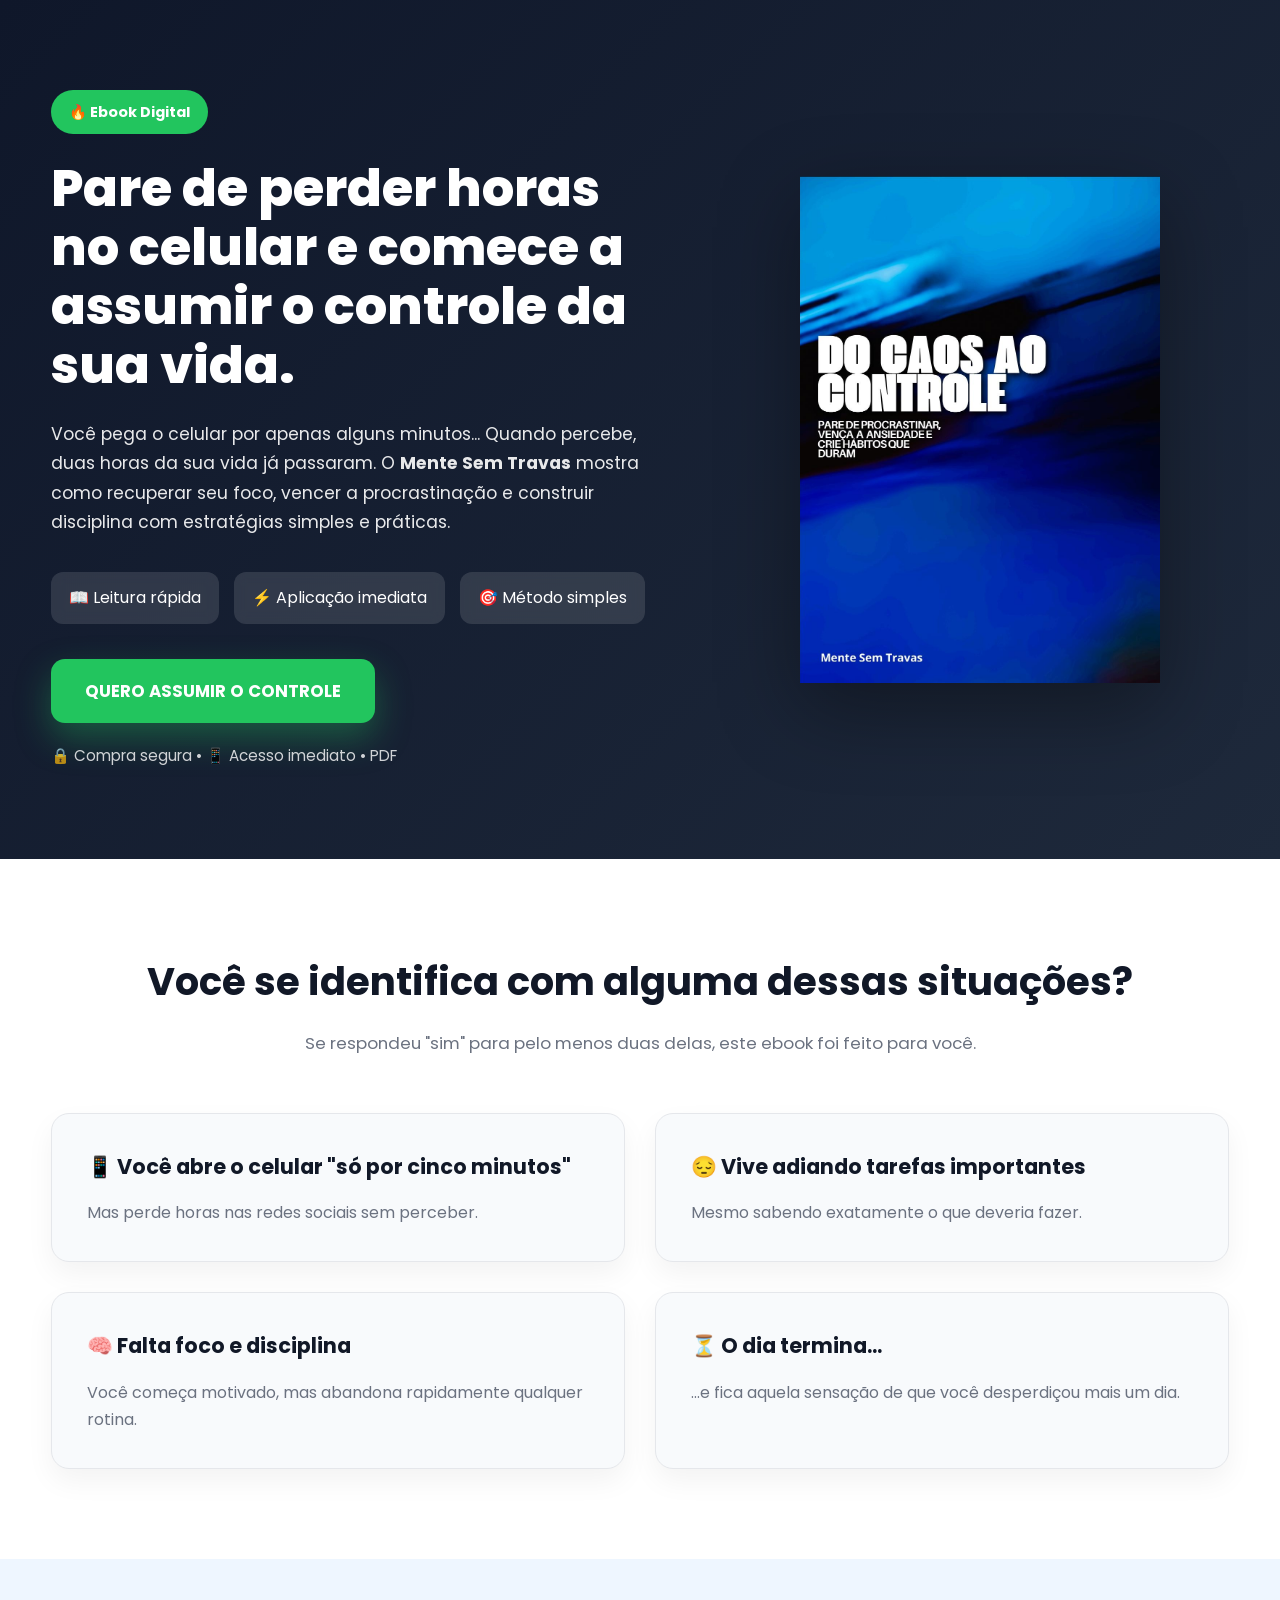
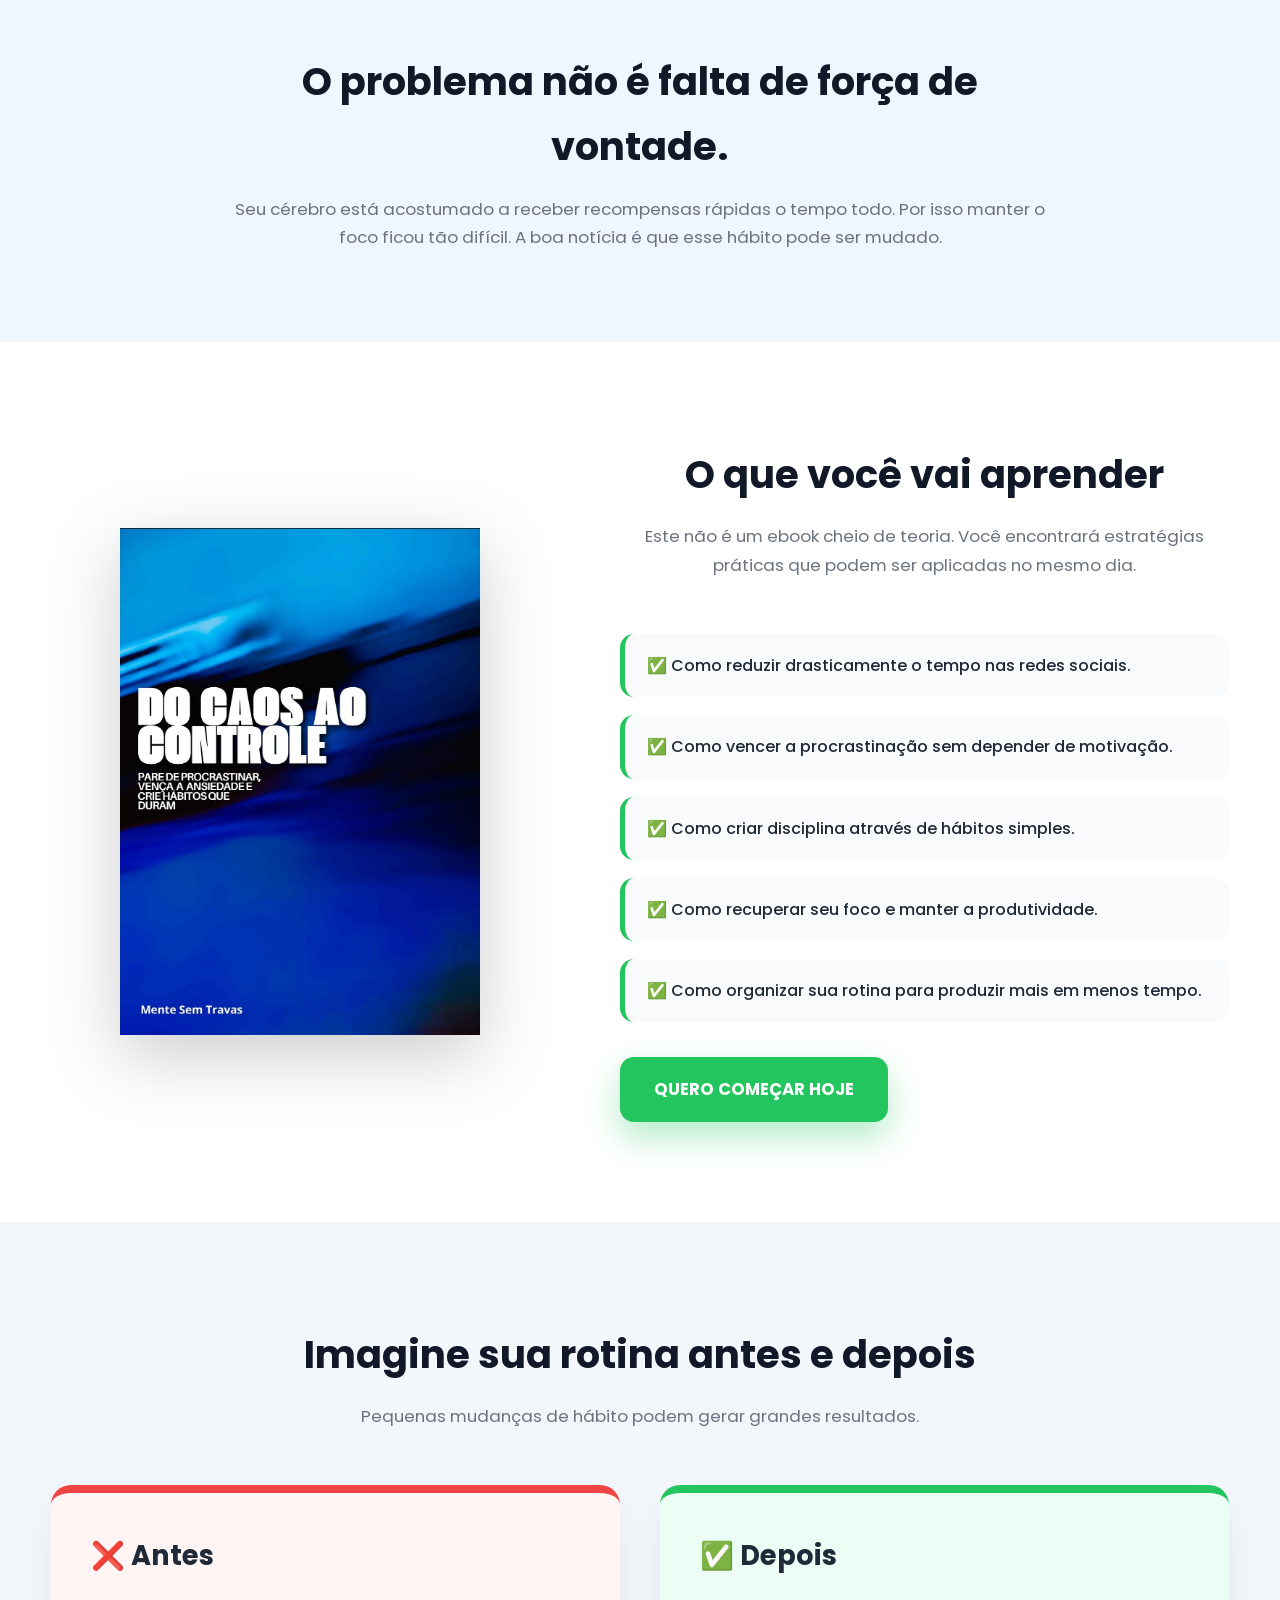
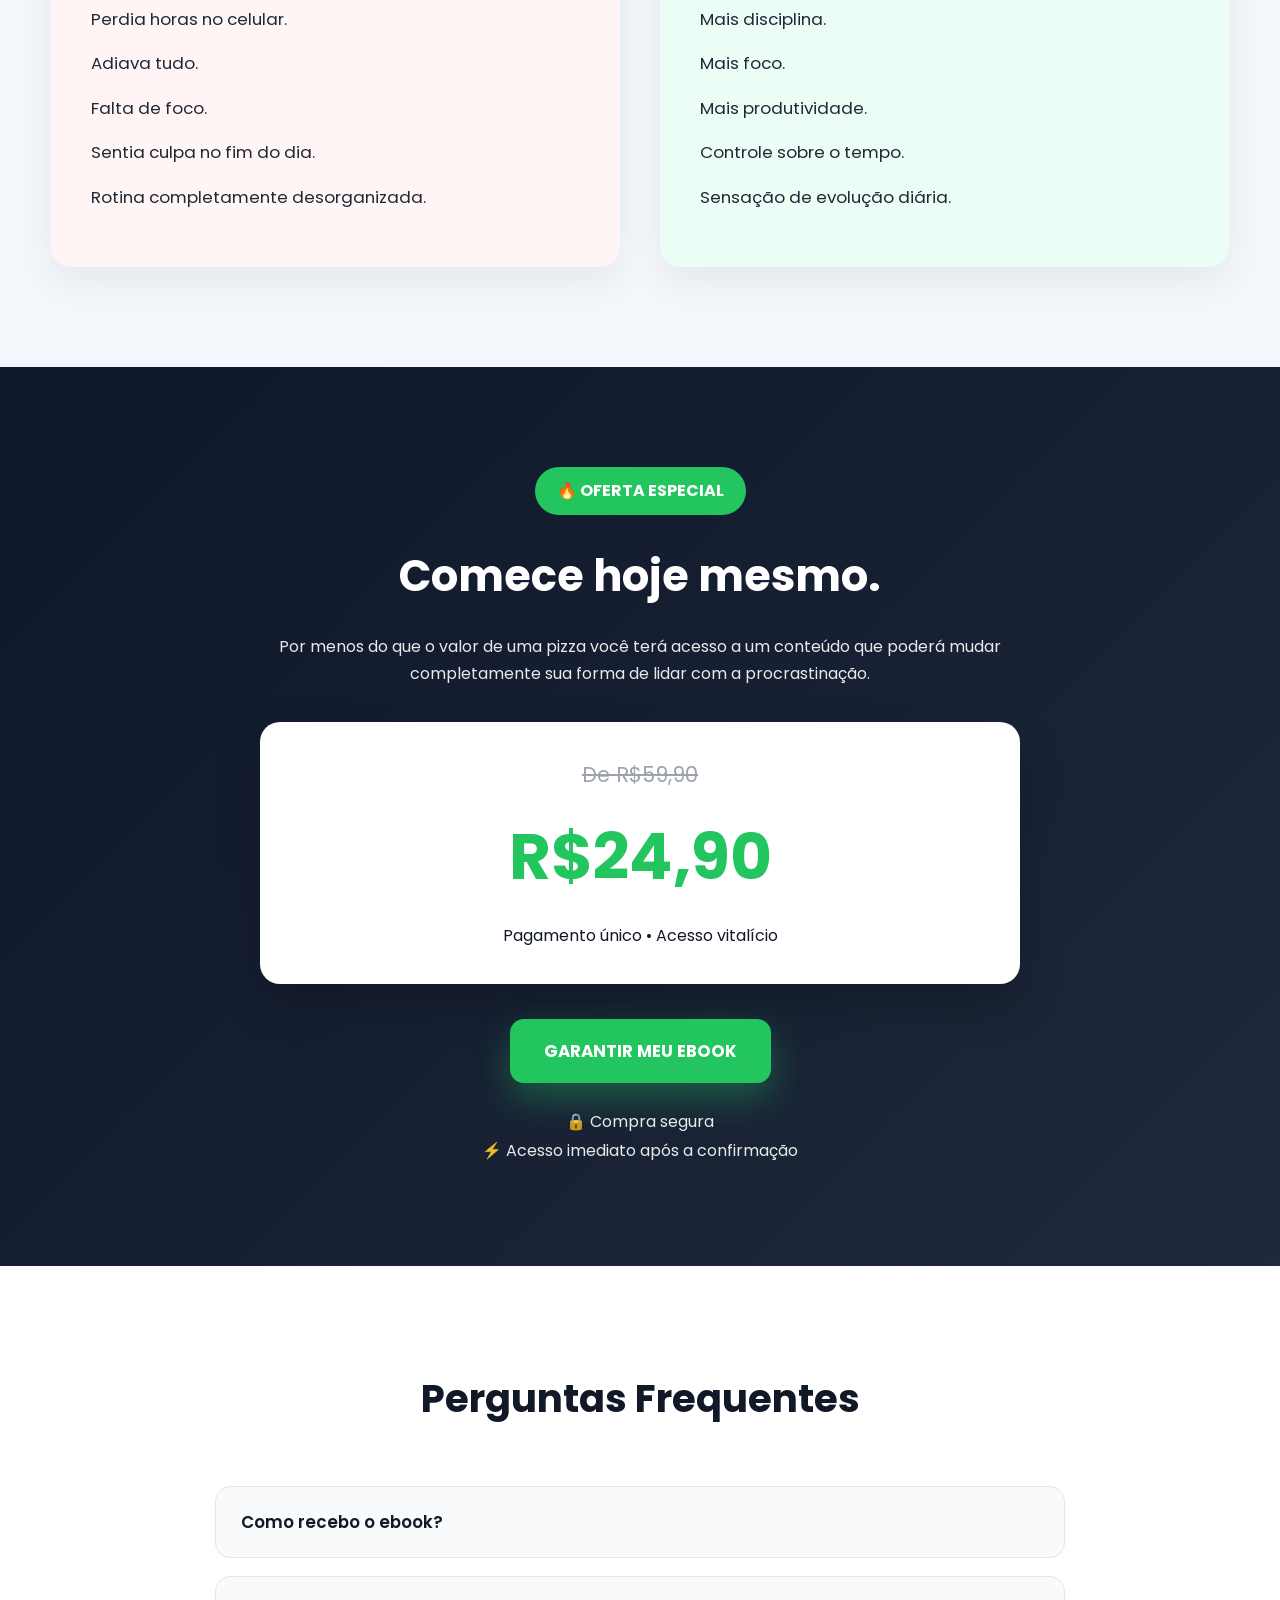
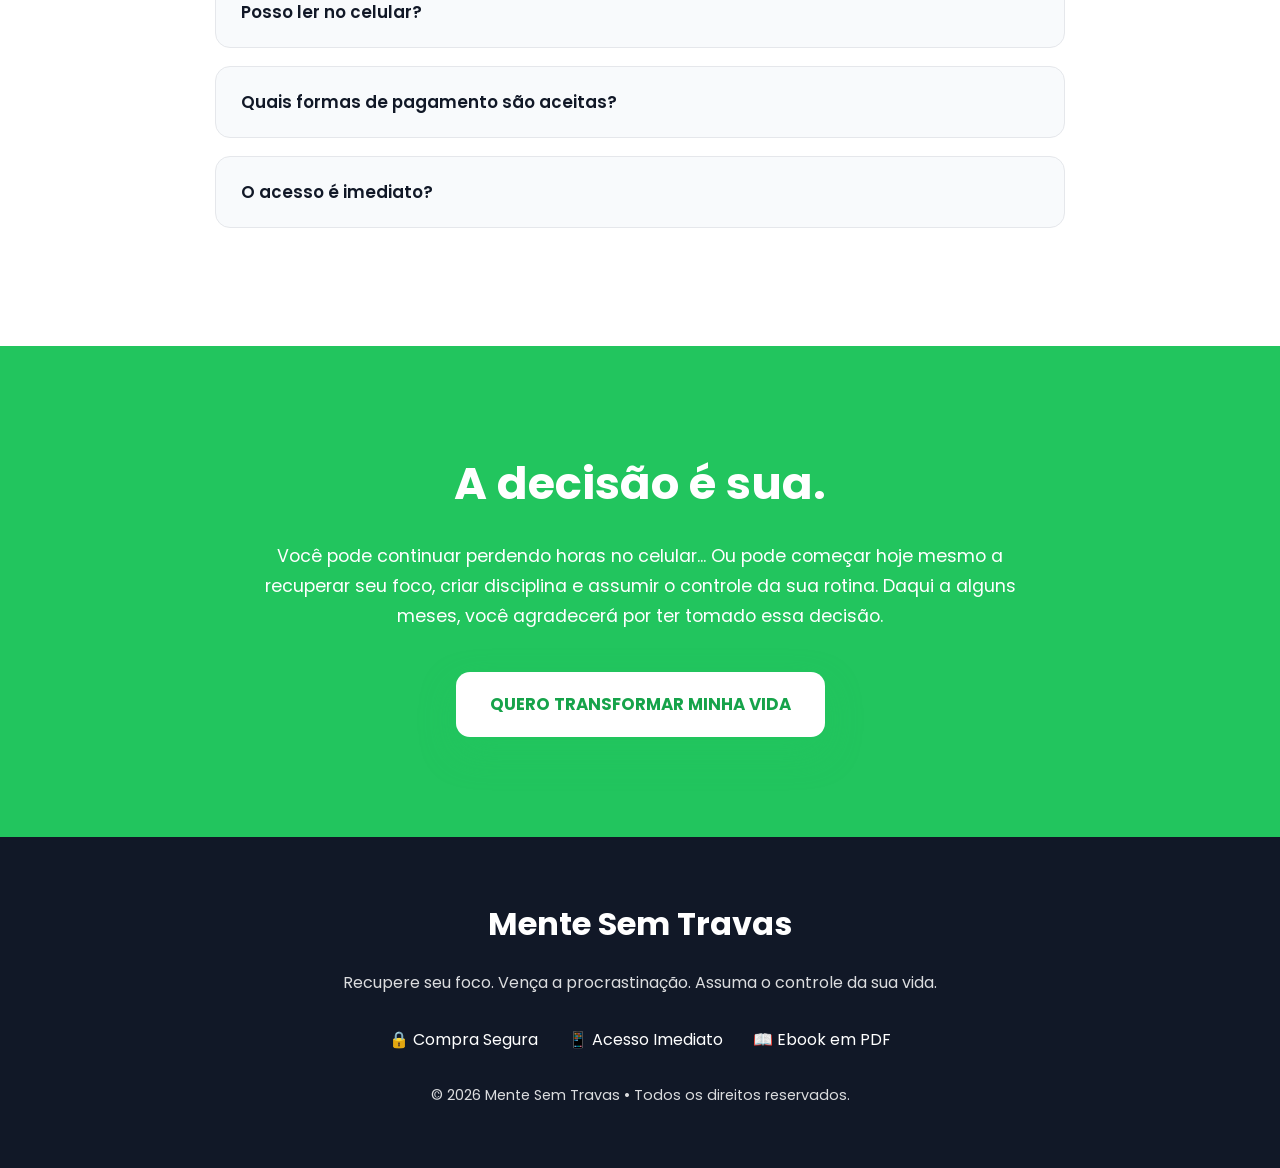
==== index.html @ 373cf3d7 "Change image source and add loading attributes Updated image source and attributes for better perfor" ====
<!DOCTYPE html>
<html lang="pt-BR">

<head>

<meta charset="UTF-8">
<meta name="viewport" content="width=device-width, initial-scale=1.0">

<title>Mente Sem Travas | Pare de Procrastinar e Assuma o Controle da Sua Vida</title>

<meta name="description" content="Aprenda a vencer a procrastinação, reduzir o tempo nas redes sociais e recuperar o foco com o ebook Mente Sem Travas.">

<meta name="theme-color" content="#0f172a">

<link rel="preconnect" href="https://fonts.googleapis.com">
<link rel="preconnect" href="https://fonts.gstatic.com" crossorigin>

<link href="https://fonts.googleapis.com/css2?family=Poppins:wght@300;400;500;600;700;800&display=swap" rel="stylesheet">

<link rel="stylesheet" href="css/style.css">

<!-- Meta Pixel Code -->
<script>
!function(f,b,e,v,n,t,s)
{if(f.fbq)return;n=f.fbq=function(){n.callMethod?
n.callMethod.apply(n,arguments):n.queue.push(arguments)};
if(!f._fbq)f._fbq=n;n.push=n;n.loaded=!0;n.version='2.0';
n.queue=[];t=b.createElement(e);t.async=!0;
t.src=v;s=b.getElementsByTagName(e)[0];
s.parentNode.insertBefore(t,s)}
(window,document,'script','https://connect.facebook.net/en_US/fbevents.js');

fbq('init','1343668074403139');
fbq('track','PageView');
</script>

<noscript>

<img height="1" width="1" style="display:none"
src="https://www.facebook.com/tr?id=1343668074403139&ev=PageView&noscript=1"/>

</noscript>

</head>

<body>

<header class="hero">

<div class="container">

<div class="hero-content">

<div class="hero-text">

<span class="badge">

🔥 Ebook Digital

</span>

<h1>

Pare de perder horas no celular e comece a assumir o controle da sua vida.

</h1>

<p class="subtitle">

Você pega o celular por apenas alguns minutos...
Quando percebe, duas horas da sua vida já passaram.

O <strong>Mente Sem Travas</strong> mostra como recuperar seu foco, vencer a procrastinação e construir disciplina com estratégias simples e práticas.

</p>

<div class="hero-benefits">

<div>📖 Leitura rápida</div>

<div>⚡ Aplicação imediata</div>

<div>🎯 Método simples</div>

</div>

<a
href="https://pay.kiwify.com.br/UzFYrza"
target="_blank"
class="main-button"
onclick="fbq('track','InitiateCheckout');">

QUERO ASSUMIR O CONTROLE

</a>

<p class="hero-security">

🔒 Compra segura • 📱 Acesso imediato • PDF

</p>

</div>

<div class="hero-image">

<img
src="images/capa-ebook.jpg.jpeg"
alt="Capa do Ebook Mente Sem Travas"
loading="eager"
fetchpriority="high"
decoding="async">

</div>

</div>

</div>

</header>

<section class="problem">

<div class="container">

<div class="section-title">

<h2>

Você se identifica com alguma dessas situações?

</h2>

<p>

Se respondeu "sim" para pelo menos duas delas, este ebook foi feito para você.

</p>

</div>

<div class="problem-grid">

<div class="problem-card">

<h3>

📱 Você abre o celular "só por cinco minutos"

</h3>

<p>

Mas perde horas nas redes sociais sem perceber.

</p>

</div>

<div class="problem-card">

<h3>

😔 Vive adiando tarefas importantes

</h3>

<p>

Mesmo sabendo exatamente o que deveria fazer.

</p>

</div>

<div class="problem-card">

<h3>

🧠 Falta foco e disciplina

</h3>

<p>

Você começa motivado, mas abandona rapidamente qualquer rotina.

</p>

</div>

<div class="problem-card">

<h3>

⏳ O dia termina...

</h3>

<p>

...e fica aquela sensação de que você desperdiçou mais um dia.

</p>

</div>

</div>

</div>

</section>

<section class="explanation">

<div class="container">

<div class="section-title">

<h2>

O problema não é falta de força de vontade.

</h2>

<p>

Seu cérebro está acostumado a receber recompensas rápidas o tempo todo.

Por isso manter o foco ficou tão difícil.

A boa notícia é que esse hábito pode ser mudado.

</p>

</div>

</div>

</section>

<section class="ebook">

<div class="container">

<div class="ebook-content">
  <div class="ebook-image">

<img
src="capa-ebook.jpg"
alt="Capa do Ebook Mente Sem Travas">

</div>

<div class="ebook-text">

<div class="section-title">

<h2>

O que você vai aprender

</h2>

<p>

Este não é um ebook cheio de teoria. Você encontrará estratégias práticas que podem ser aplicadas no mesmo dia.

</p>

</div>

<div class="learn-list">

<div class="learn-item">

✅ Como reduzir drasticamente o tempo nas redes sociais.

</div>

<div class="learn-item">

✅ Como vencer a procrastinação sem depender de motivação.

</div>

<div class="learn-item">

✅ Como criar disciplina através de hábitos simples.

</div>

<div class="learn-item">

✅ Como recuperar seu foco e manter a produtividade.

</div>

<div class="learn-item">

✅ Como organizar sua rotina para produzir mais em menos tempo.

</div>

</div>

<a
href="https://pay.kiwify.com.br/UzFYrza"
target="_blank"
class="main-button"
onclick="fbq('track','InitiateCheckout');">

QUERO COMEÇAR HOJE

</a>

</div>

</div>

</section>

<section class="results">

<div class="container">

<div class="section-title">

<h2>

Imagine sua rotina antes e depois

</h2>

<p>

Pequenas mudanças de hábito podem gerar grandes resultados.

</p>

</div>

<div class="results-grid">

<div class="before">

<h3>

❌ Antes

</h3>

<ul>

<li>Perdia horas no celular.</li>

<li>Adiava tudo.</li>

<li>Falta de foco.</li>

<li>Sentia culpa no fim do dia.</li>

<li>Rotina completamente desorganizada.</li>

</ul>

</div>

<div class="after">

<h3>

✅ Depois

</h3>

<ul>

<li>Mais disciplina.</li>

<li>Mais foco.</li>

<li>Mais produtividade.</li>

<li>Controle sobre o tempo.</li>

<li>Sensação de evolução diária.</li>

</ul>

</div>

</div>

</div>

</section>

<section class="offer">

<div class="container">

<div class="offer-box">

<span class="offer-badge">

🔥 OFERTA ESPECIAL

</span>

<h2>

Comece hoje mesmo.

</h2>

<p>

Por menos do que o valor de uma pizza você terá acesso a um conteúdo que poderá mudar completamente sua forma de lidar com a procrastinação.

</p>

<div class="price-box">

<span class="old-price">

De R$59,90

</span>

<h1>

R$24,90

</h1>

<p>

Pagamento único • Acesso vitalício

</p>

</div>

<a
href="https://pay.kiwify.com.br/UzFYrza"
target="_blank"
class="main-button"
onclick="fbq('track','InitiateCheckout');">

GARANTIR MEU EBOOK

</a>

<div class="secure-info">

🔒 Compra segura<br>

⚡ Acesso imediato após a confirmação

</div>

</div>

</div>

</section>

<section class="faq">

<div class="container">

<div class="section-title">

<h2>

Perguntas Frequentes

</h2>

</div>

<div class="faq-item">

<button class="faq-question">

Como recebo o ebook?

</button>

<div class="faq-answer">

<p>

Após a aprovação do pagamento, você recebe automaticamente o acesso por e-mail.

</p>

</div>

</div>

<div class="faq-item">

<button class="faq-question">

Posso ler no celular?

</button>

<div class="faq-answer">

<p>

Sim. Você pode ler no celular, tablet ou computador.

</p>

</div>

</div>

<div class="faq-item">

<button class="faq-question">

Quais formas de pagamento são aceitas?

</button>

<div class="faq-answer">

<p>

Pix, cartão de crédito e boleto bancário.

</p>

</div>

</div>

<div class="faq-item">

<button class="faq-question">

O acesso é imediato?

</button>

<div class="faq-answer">

<p>

Sim. Assim que o pagamento for aprovado, o acesso é enviado automaticamente.

</p>

</div>

</div>

</div>

</section>

<section class="final-cta">

<div class="container">
  <h2>

A decisão é sua.

</h2>

<p>

Você pode continuar perdendo horas no celular...

Ou pode começar hoje mesmo a recuperar seu foco, criar disciplina e assumir o controle da sua rotina.

Daqui a alguns meses, você agradecerá por ter tomado essa decisão.

</p>

<a
href="https://pay.kiwify.com.br/UzFYrza"
target="_blank"
class="main-button"
onclick="fbq('track','InitiateCheckout');">

QUERO TRANSFORMAR MINHA VIDA

</a>

</div>

</section>

<footer class="footer">

<div class="container">

<h3>

Mente Sem Travas

</h3>

<p>

Recupere seu foco. Vença a procrastinação. Assuma o controle da sua vida.

</p>

<div class="footer-items">

<div>

🔒 Compra Segura

</div>

<div>

📱 Acesso Imediato

</div>

<div>

📖 Ebook em PDF

</div>

</div>

<p class="copyright">

© 2026 Mente Sem Travas • Todos os direitos reservados.

</p>

</div>

</footer>

<script src="js/script.js"></script>

</body>

</html>
---- css/style.css ----
/* ===========================
RESET
=========================== */

*{
margin:0;
padding:0;
box-sizing:border-box;
}

html{
scroll-behavior:smooth;
}

body{
font-family:'Poppins',sans-serif;
background:#f7f9fc;
color:#1f2937;
line-height:1.7;
overflow-x:hidden;
}

img{
display:block;
max-width:100%;
}

a{
text-decoration:none;
}

.container{
width:min(92%,1180px);
margin:auto;
}

/* ===========================
HERO
=========================== */

.hero{

background:linear-gradient(135deg,#0f172a,#1e293b);
padding:90px 0;
color:#fff;

}

.hero-content{

display:grid;
grid-template-columns:1.1fr .9fr;
align-items:center;
gap:70px;

}

.badge{

display:inline-block;
background:#22c55e;
padding:10px 18px;
border-radius:40px;
font-size:.9rem;
font-weight:700;
margin-bottom:25px;

}

.hero h1{

font-size:3.2rem;
line-height:1.15;
margin-bottom:25px;
font-weight:800;

}

.subtitle{

font-size:1.08rem;
opacity:.9;
margin-bottom:35px;

}

.hero-benefits{

display:flex;
gap:15px;
flex-wrap:wrap;
margin-bottom:35px;

}

.hero-benefits div{

background:rgba(255,255,255,.12);
padding:12px 18px;
border-radius:12px;
backdrop-filter:blur(6px);

}

.main-button{

display:inline-block;
background:#22c55e;
color:#fff;
padding:18px 34px;
border-radius:14px;
font-weight:700;
font-size:1.05rem;
transition:.3s;
box-shadow:0 15px 35px rgba(34,197,94,.35);

}

.main-button:hover{

background:#16a34a;
transform:translateY(-4px);

}

.hero-security{

margin-top:20px;
font-size:.95rem;
opacity:.8;

}

.hero-image{

text-align:center;

}

.hero-image img{

width:360px;
margin:auto;
filter:drop-shadow(0 25px 40px rgba(0,0,0,.35));

}

/* ===========================
TÍTULOS
=========================== */

.section-title{

text-align:center;
margin-bottom:55px;

}

.section-title h2{

font-size:2.4rem;
margin-bottom:15px;
color:#111827;

}

.section-title p{

color:#6b7280;
font-size:1.05rem;

}
/* ===========================
PROBLEMAS
=========================== */

.problem{

padding:90px 0;
background:#ffffff;

}

.problem-grid{

display:grid;
grid-template-columns:repeat(2,1fr);
gap:30px;

}

.problem-card{

background:#f8fafc;
padding:35px;
border-radius:18px;
border:1px solid #e5e7eb;
transition:.35s;
box-shadow:0 12px 28px rgba(0,0,0,.05);

}

.problem-card:hover{

transform:translateY(-8px);

}

.problem-card h3{

font-size:1.3rem;
margin-bottom:15px;
color:#111827;

}

.problem-card p{

color:#6b7280;

}

/* ===========================
EXPLICAÇÃO
=========================== */

.explanation{

padding:90px 0;
background:#eef6ff;

}

.explanation .section-title{

max-width:850px;
margin:auto;

}

/* ===========================
EBOOK
=========================== */

.ebook{

padding:100px 0;
background:#ffffff;

}

.ebook-content{

display:grid;
grid-template-columns:.9fr 1.1fr;
gap:70px;
align-items:center;

}

.ebook-image{

text-align:center;

}

.ebook-image img{

width:360px;
margin:auto;
filter:drop-shadow(0 20px 35px rgba(0,0,0,.20));

}

.learn-list{

display:flex;
flex-direction:column;
gap:18px;
margin:35px 0;

}

.learn-item{

background:#f8fafc;
padding:18px 22px;
border-radius:14px;
border-left:5px solid #22c55e;
font-weight:500;
transition:.3s;

}

.learn-item:hover{

transform:translateX(8px);

}
/* ===========================
ANTES x DEPOIS
=========================== */

.results{

padding:100px 0;
background:#f3f7fb;

}

.results-grid{

display:grid;
grid-template-columns:repeat(2,1fr);
gap:40px;

}

.before,
.after{

padding:40px;
border-radius:20px;
box-shadow:0 15px 35px rgba(0,0,0,.06);

}

.before{

background:#fff5f5;
border-top:8px solid #ef4444;

}

.after{

background:#ecfdf5;
border-top:8px solid #22c55e;

}

.before h3,
.after h3{

font-size:1.7rem;
margin-bottom:25px;

}

.before ul,
.after ul{

list-style:none;

}

.before li,
.after li{

margin-bottom:16px;
font-size:1.05rem;

}

/* ===========================
OFERTA
=========================== */

.offer{

padding:100px 0;
background:linear-gradient(135deg,#0f172a,#1e293b);
color:#fff;

}

.offer-box{

max-width:760px;
margin:auto;
text-align:center;

}

.offer-badge{

display:inline-block;
background:#22c55e;
padding:10px 22px;
border-radius:40px;
font-weight:700;
margin-bottom:25px;

}

.offer-box h2{

font-size:2.7rem;
margin-bottom:20px;

}

.offer-box>p{

opacity:.9;
margin-bottom:35px;

}

.price-box{

background:#fff;
color:#111827;
padding:35px;
border-radius:20px;
margin-bottom:35px;
box-shadow:0 20px 45px rgba(0,0,0,.20);

}

.old-price{

display:block;
font-size:1.3rem;
color:#9ca3af;
text-decoration:line-through;

}

.price-box h1{

font-size:4rem;
color:#22c55e;
margin:10px 0;

}

.secure-info{

margin-top:25px;
line-height:1.8;
opacity:.9;

}
/* ===========================
FAQ
=========================== */

.faq{

padding:100px 0;
background:#ffffff;

}

.faq-item{

max-width:850px;
margin:0 auto 18px;
border:1px solid #e5e7eb;
border-radius:15px;
overflow:hidden;
background:#f8fafc;

}

.faq-question{

width:100%;
background:none;
border:none;
padding:22px 25px;
text-align:left;
font-size:1.05rem;
font-weight:600;
font-family:'Poppins',sans-serif;
cursor:pointer;
color:#111827;

}

.faq-answer{

display:none;
padding:0 25px 25px;
color:#6b7280;

}

.faq-item.active .faq-answer{

display:block;

}

/* ===========================
CTA FINAL
=========================== */

.final-cta{

padding:100px 0;
background:#22c55e;
text-align:center;
color:#fff;

}

.final-cta h2{

font-size:2.8rem;
margin-bottom:20px;

}

.final-cta p{

max-width:760px;
margin:0 auto 40px;
font-size:1.1rem;

}

.final-cta .main-button{

background:#fff;
color:#16a34a;

}

.final-cta .main-button:hover{

background:#f3f4f6;

}

/* ===========================
FOOTER
=========================== */

.footer{

background:#111827;
padding:60px 0;
text-align:center;
color:#fff;

}

.footer h3{

font-size:2rem;
margin-bottom:18px;

}

.footer p{

opacity:.85;

}

.footer-items{

display:flex;
justify-content:center;
gap:30px;
flex-wrap:wrap;
margin:30px 0;

}

.copyright{

font-size:.9rem;
opacity:.6;

}

/* ===========================
RESPONSIVO
=========================== */

@media(max-width:992px){

.hero-content,
.ebook-content{

grid-template-columns:1fr;
text-align:center;

}

.hero-image{

order:-1;

}

.problem-grid,
.results-grid{

grid-template-columns:1fr;

}

.hero-benefits{

justify-content:center;

}

.hero h1{

font-size:2.4rem;

}

.section-title h2{

font-size:2rem;

}

}

@media(max-width:600px){

.hero{

padding:60px 0;

}

.hero h1{

font-size:2rem;

}

.hero-image img,
.ebook-image img{

width:260px;

}

.main-button{

display:block;
width:100%;
text-align:center;

}

.price-box h1{

font-size:3rem;

}

.offer,
.problem,
.explanation,
.ebook,
.results,
.faq,
.final-cta{

padding:70px 0;

}

.footer-items{

flex-direction:column;
gap:12px;

}

}
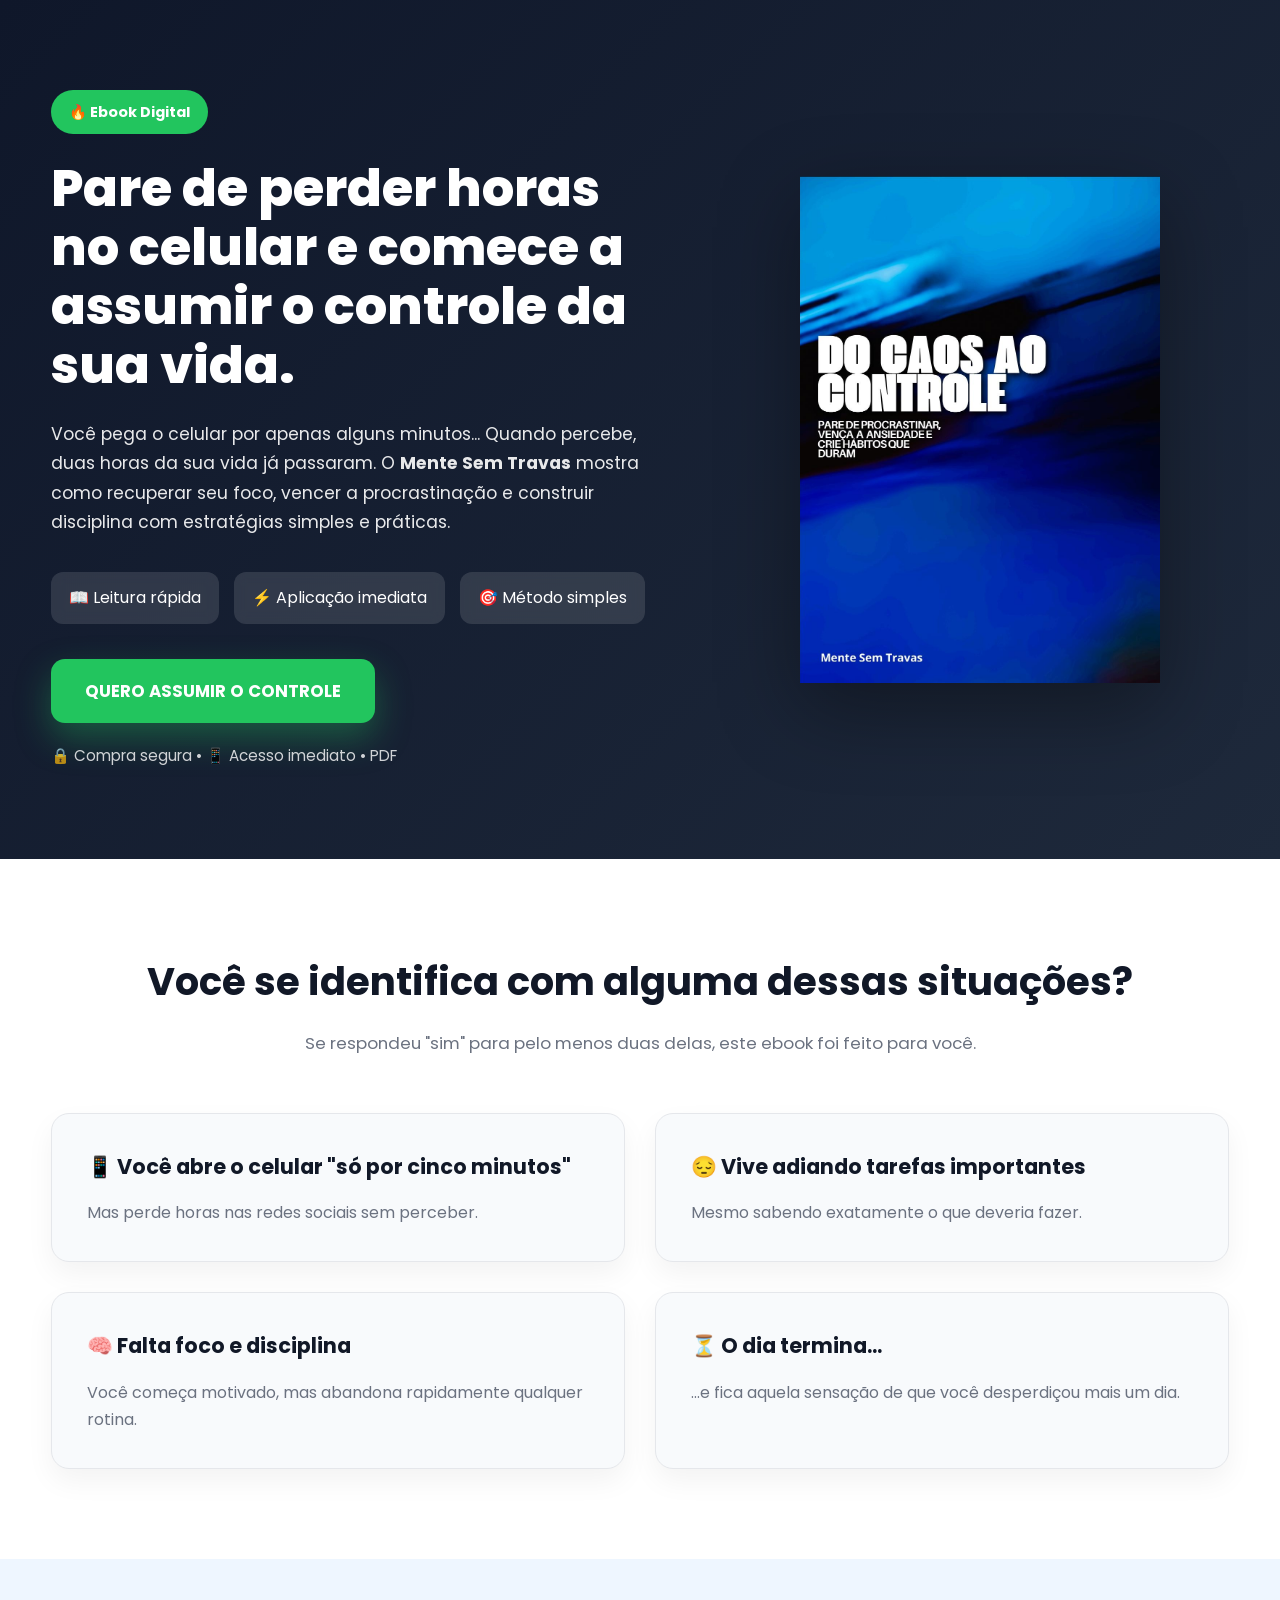
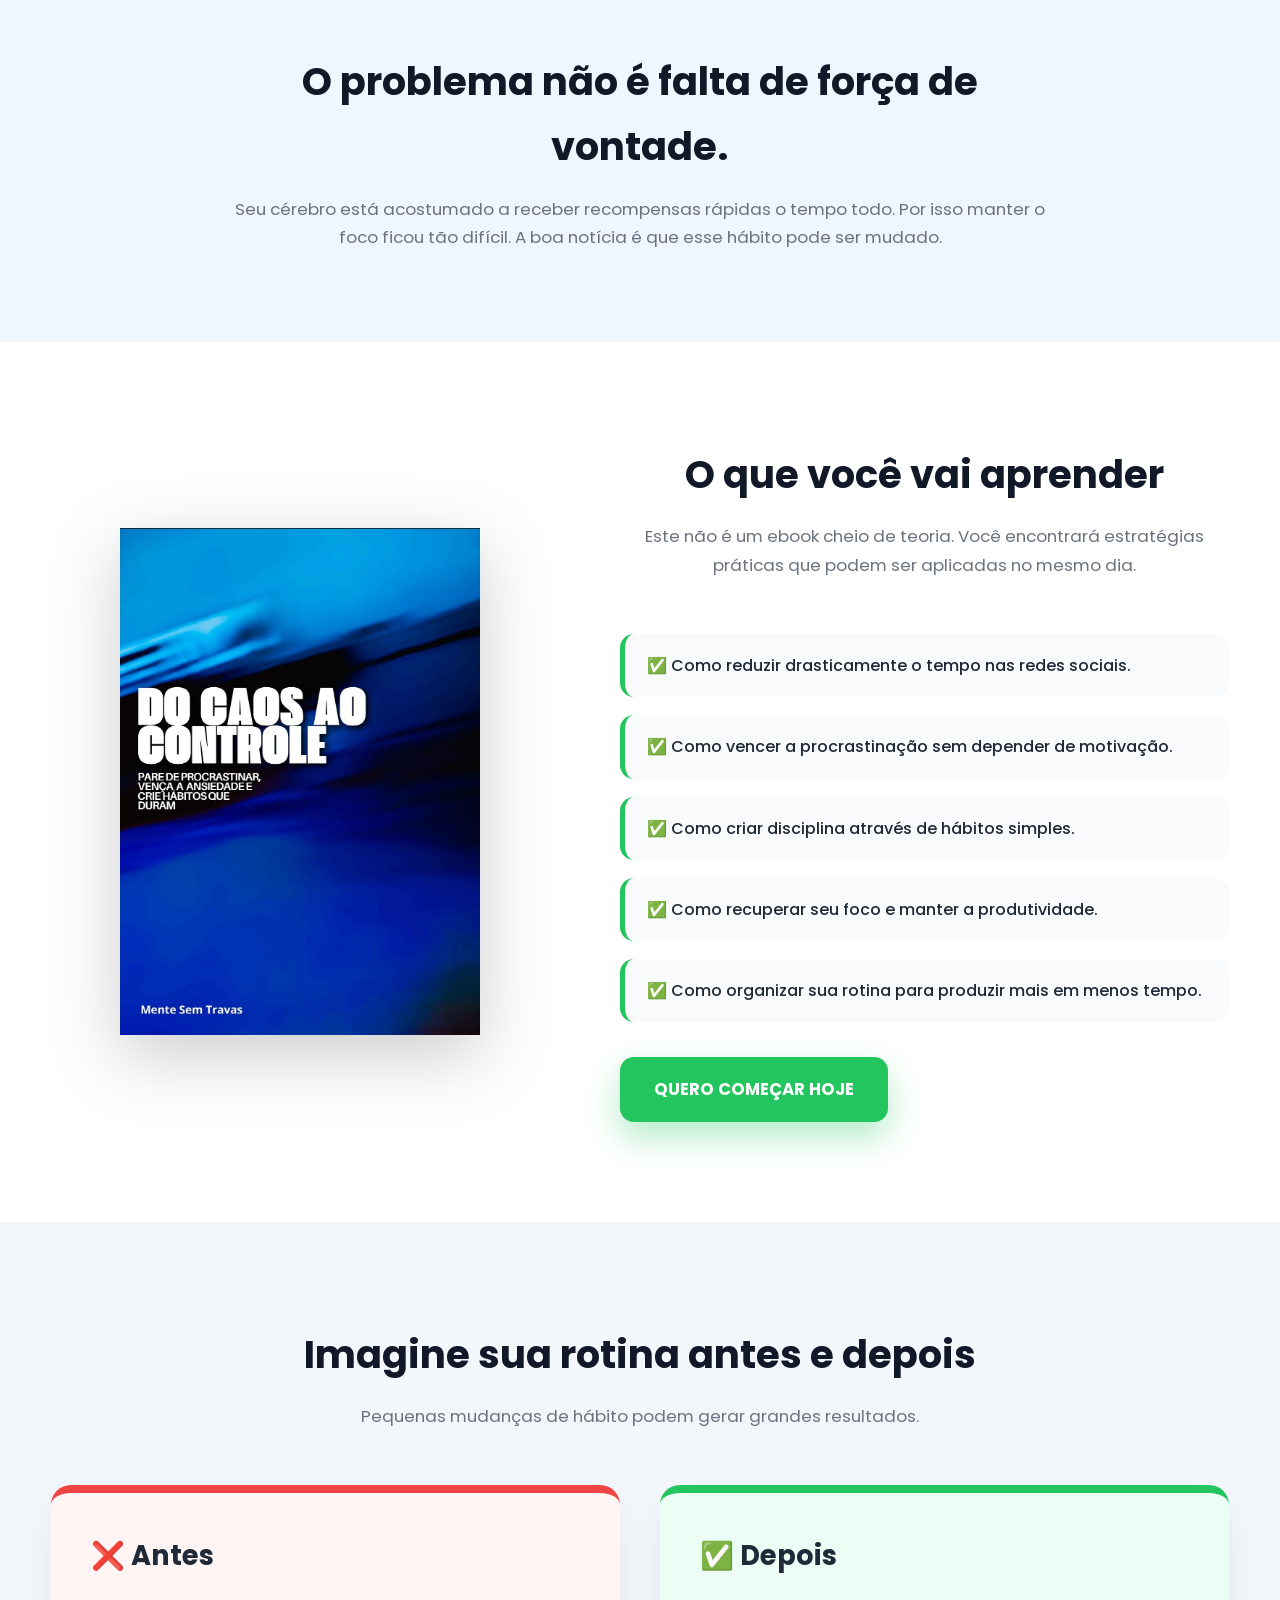
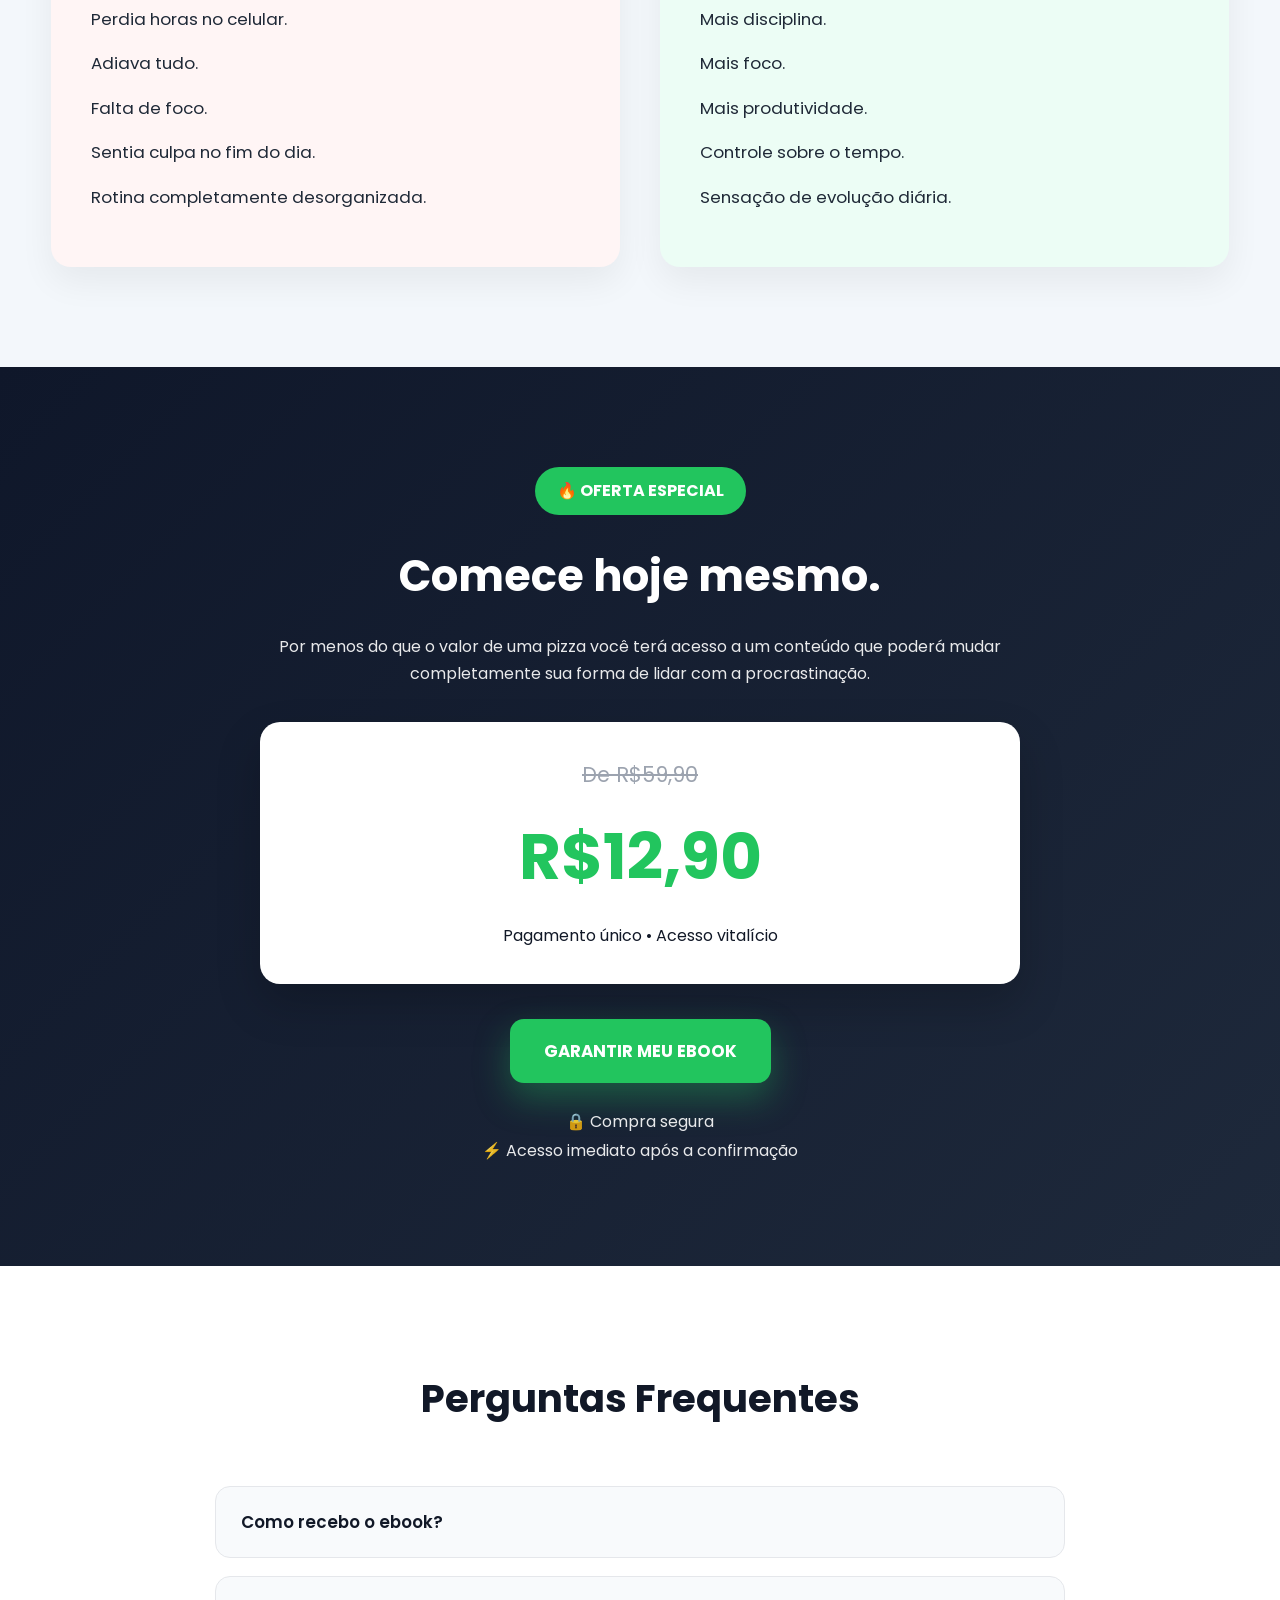
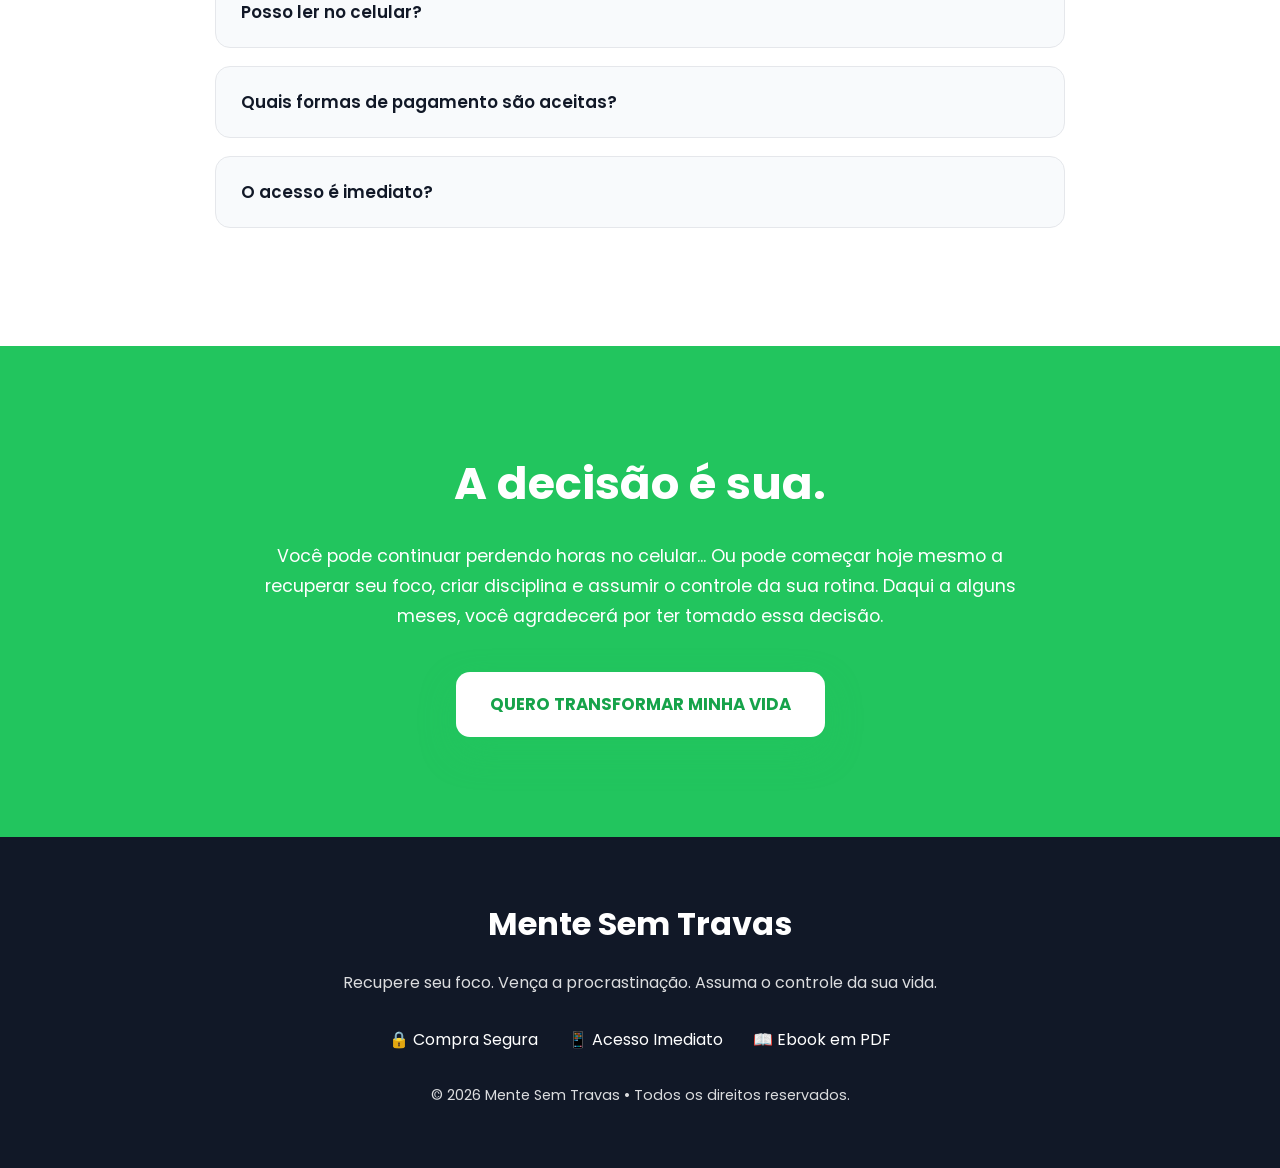
==== commit cc08c878: "Update price from R$24,90 to R$12,90" ====
--- a/index.html
+++ b/index.html
@@ -105,7 +105,7 @@
 <div class="hero-image">
 
 <img
-src="images/capa-ebook.jpg.jpeg"
+src="capa-ebook.jpg"
 alt="Capa do Ebook Mente Sem Travas"
 loading="eager"
 fetchpriority="high"
@@ -430,7 +430,7 @@
 
 <h1>
 
-R$24,90
+R$12,90
 
 </h1>
 
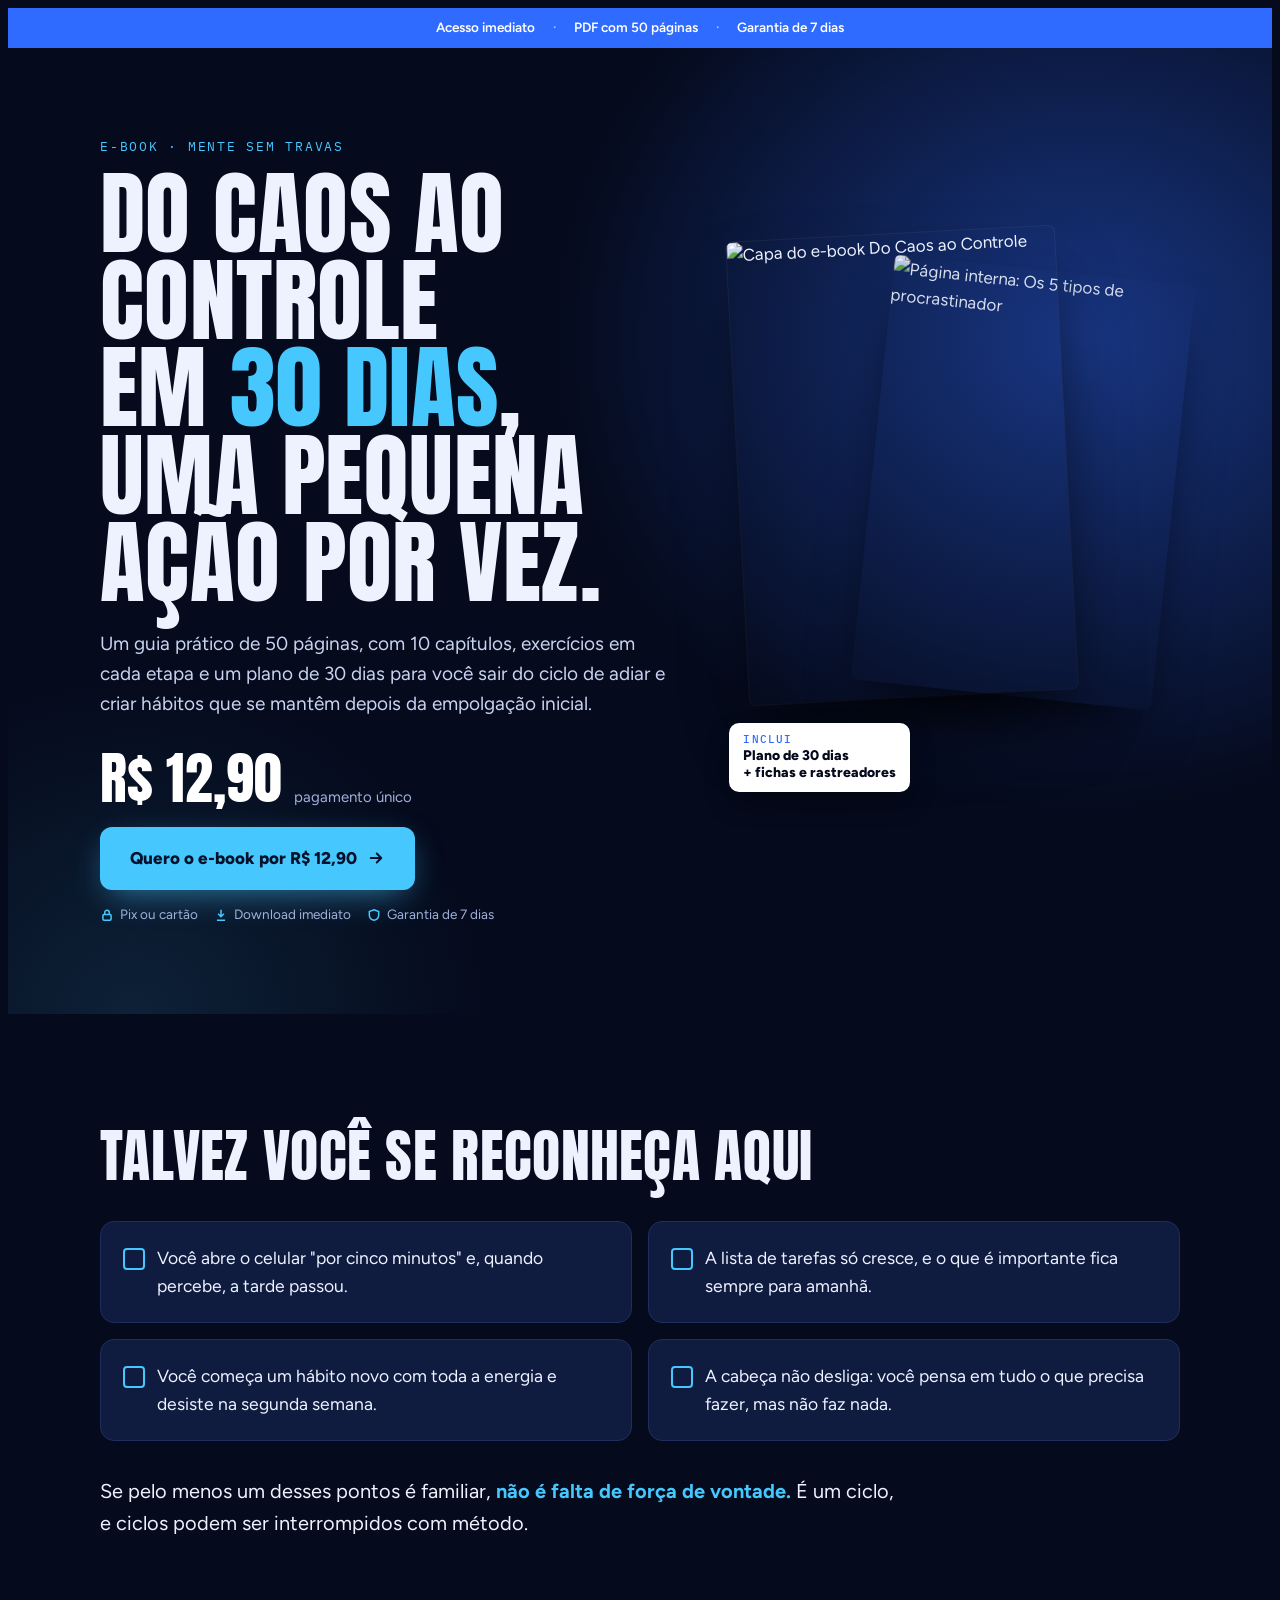
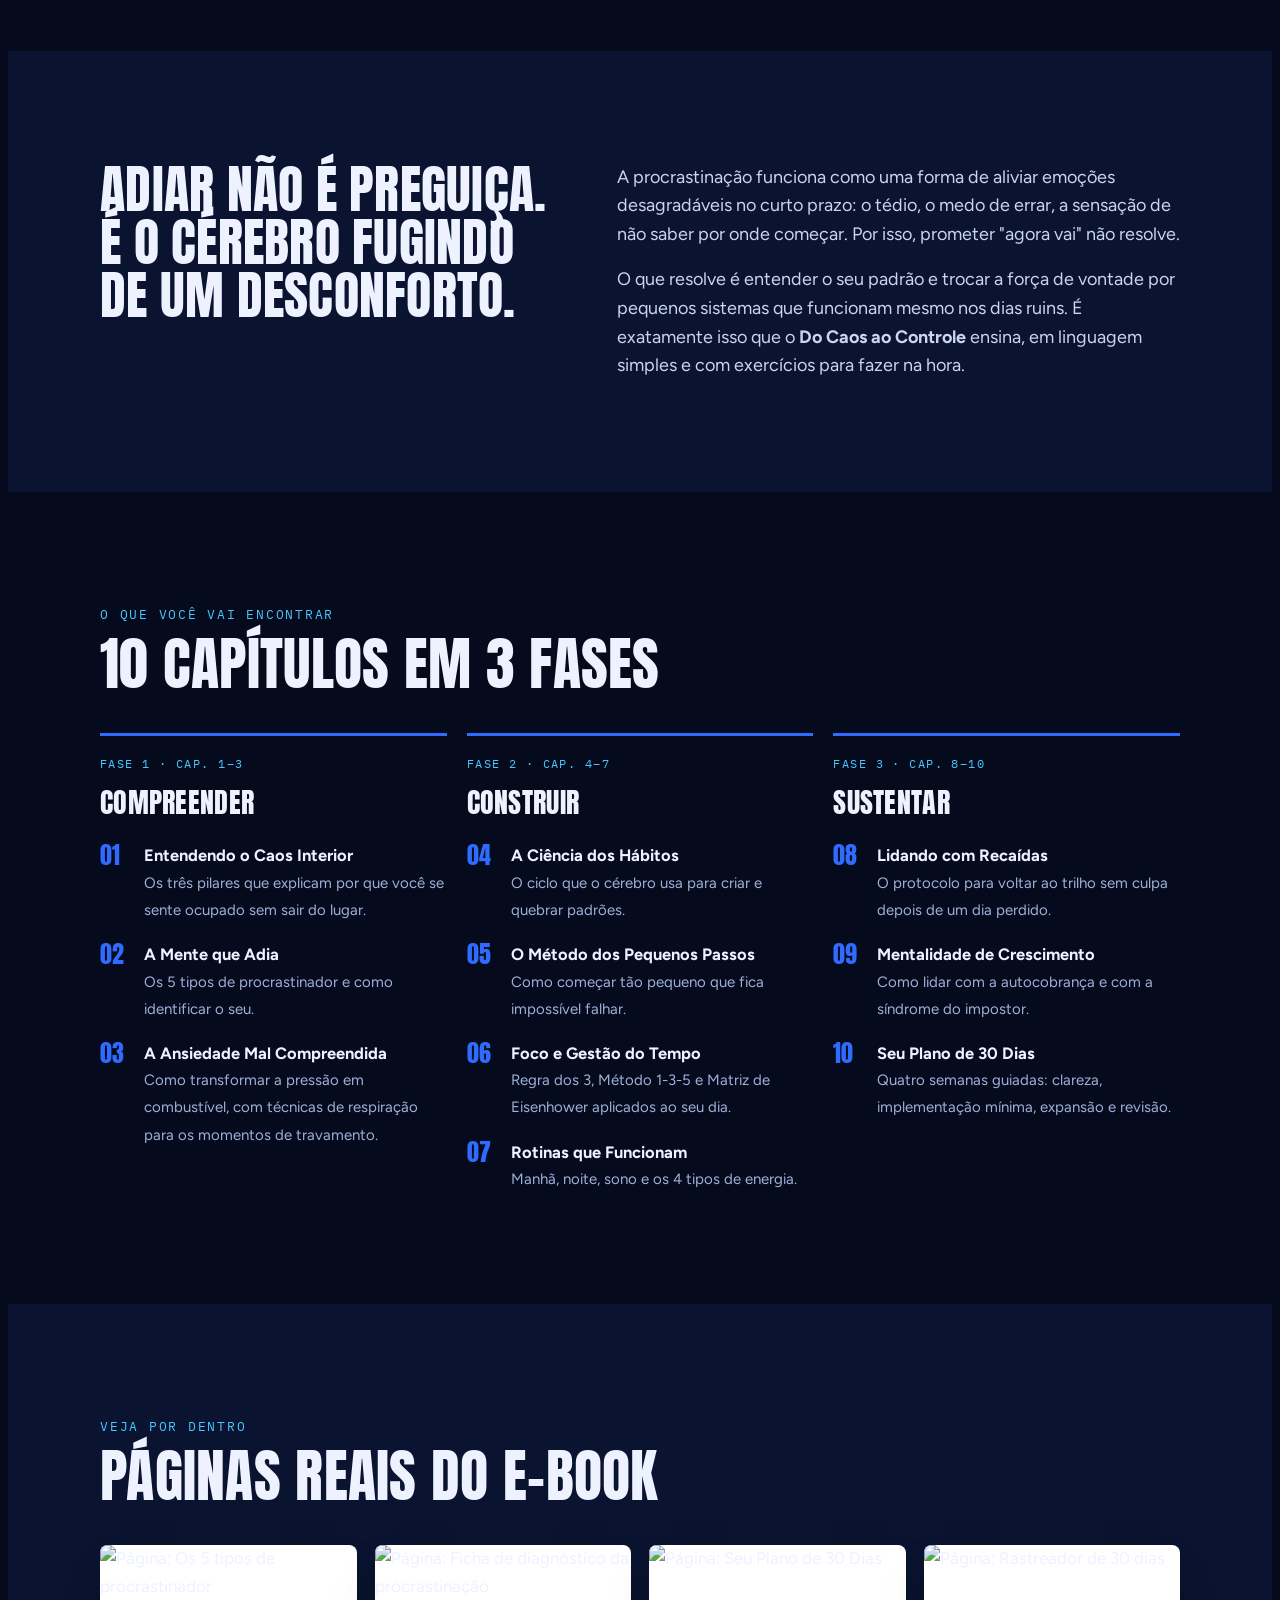
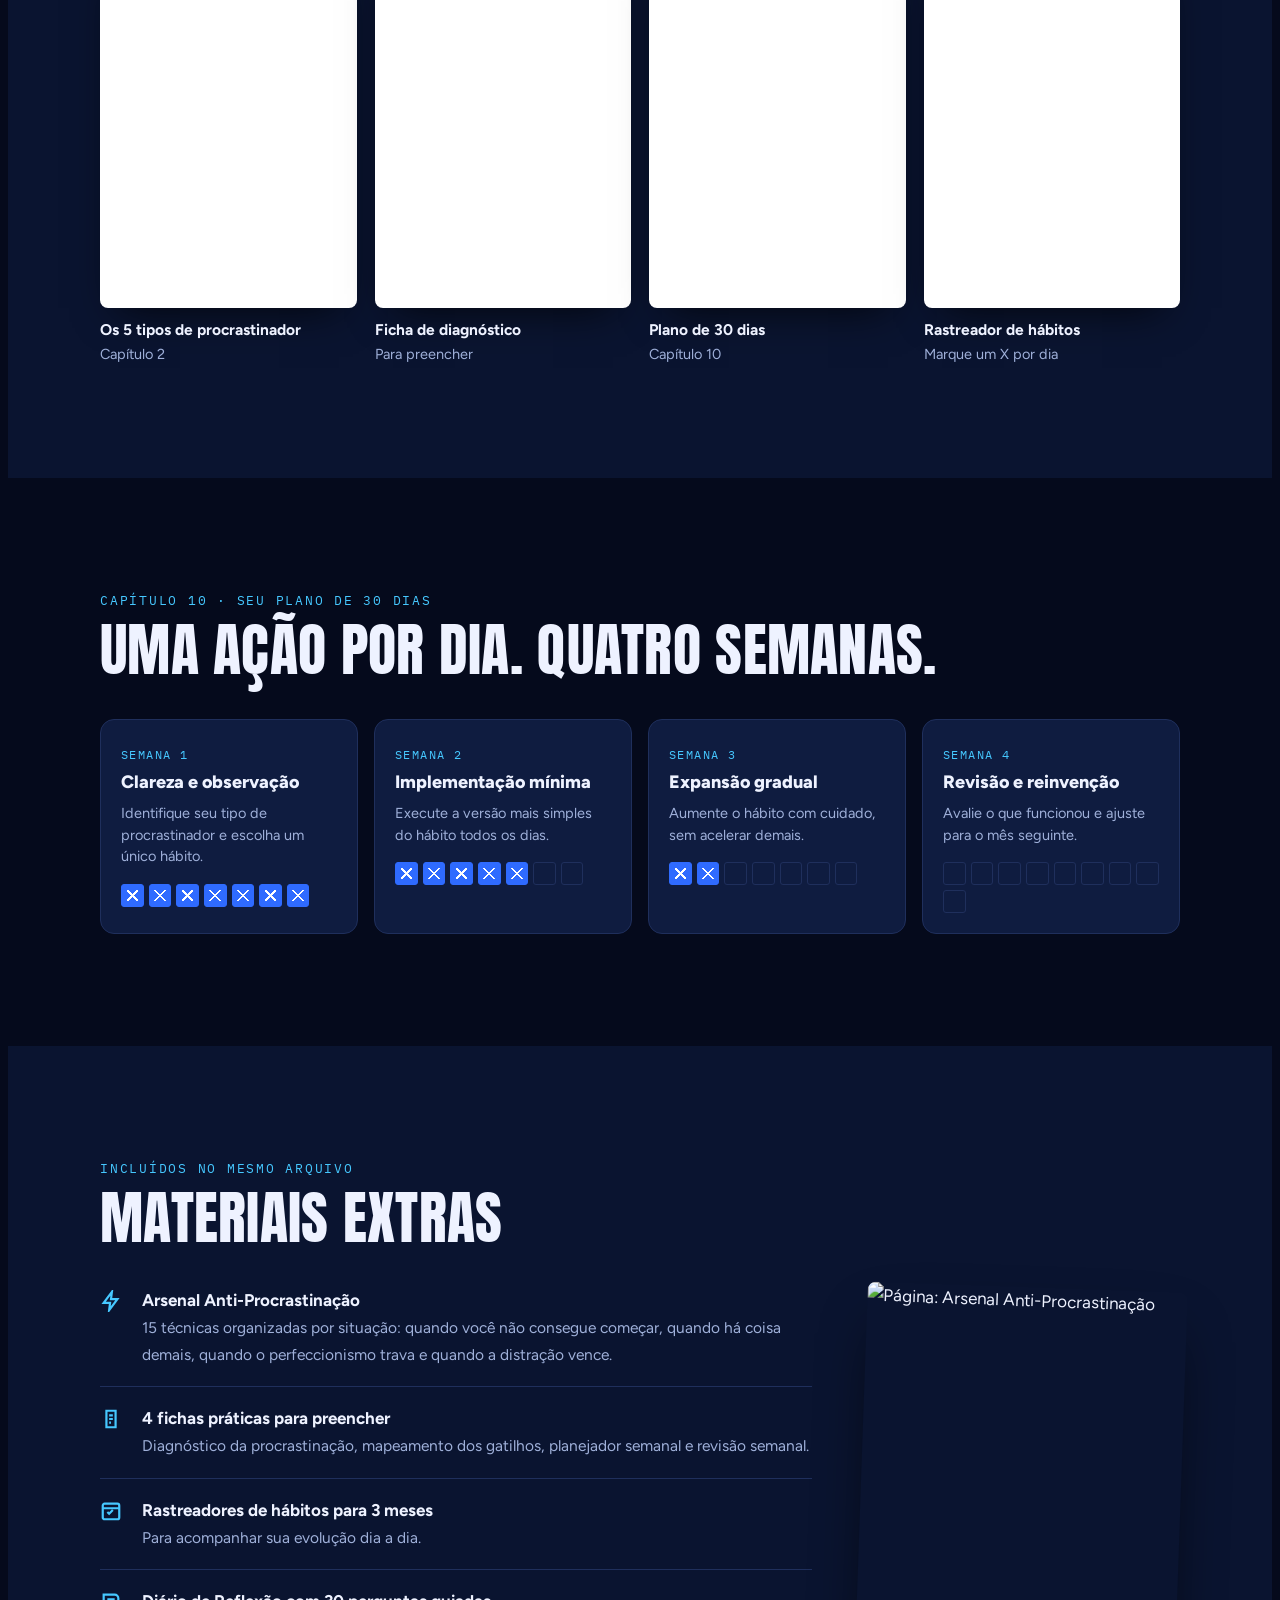
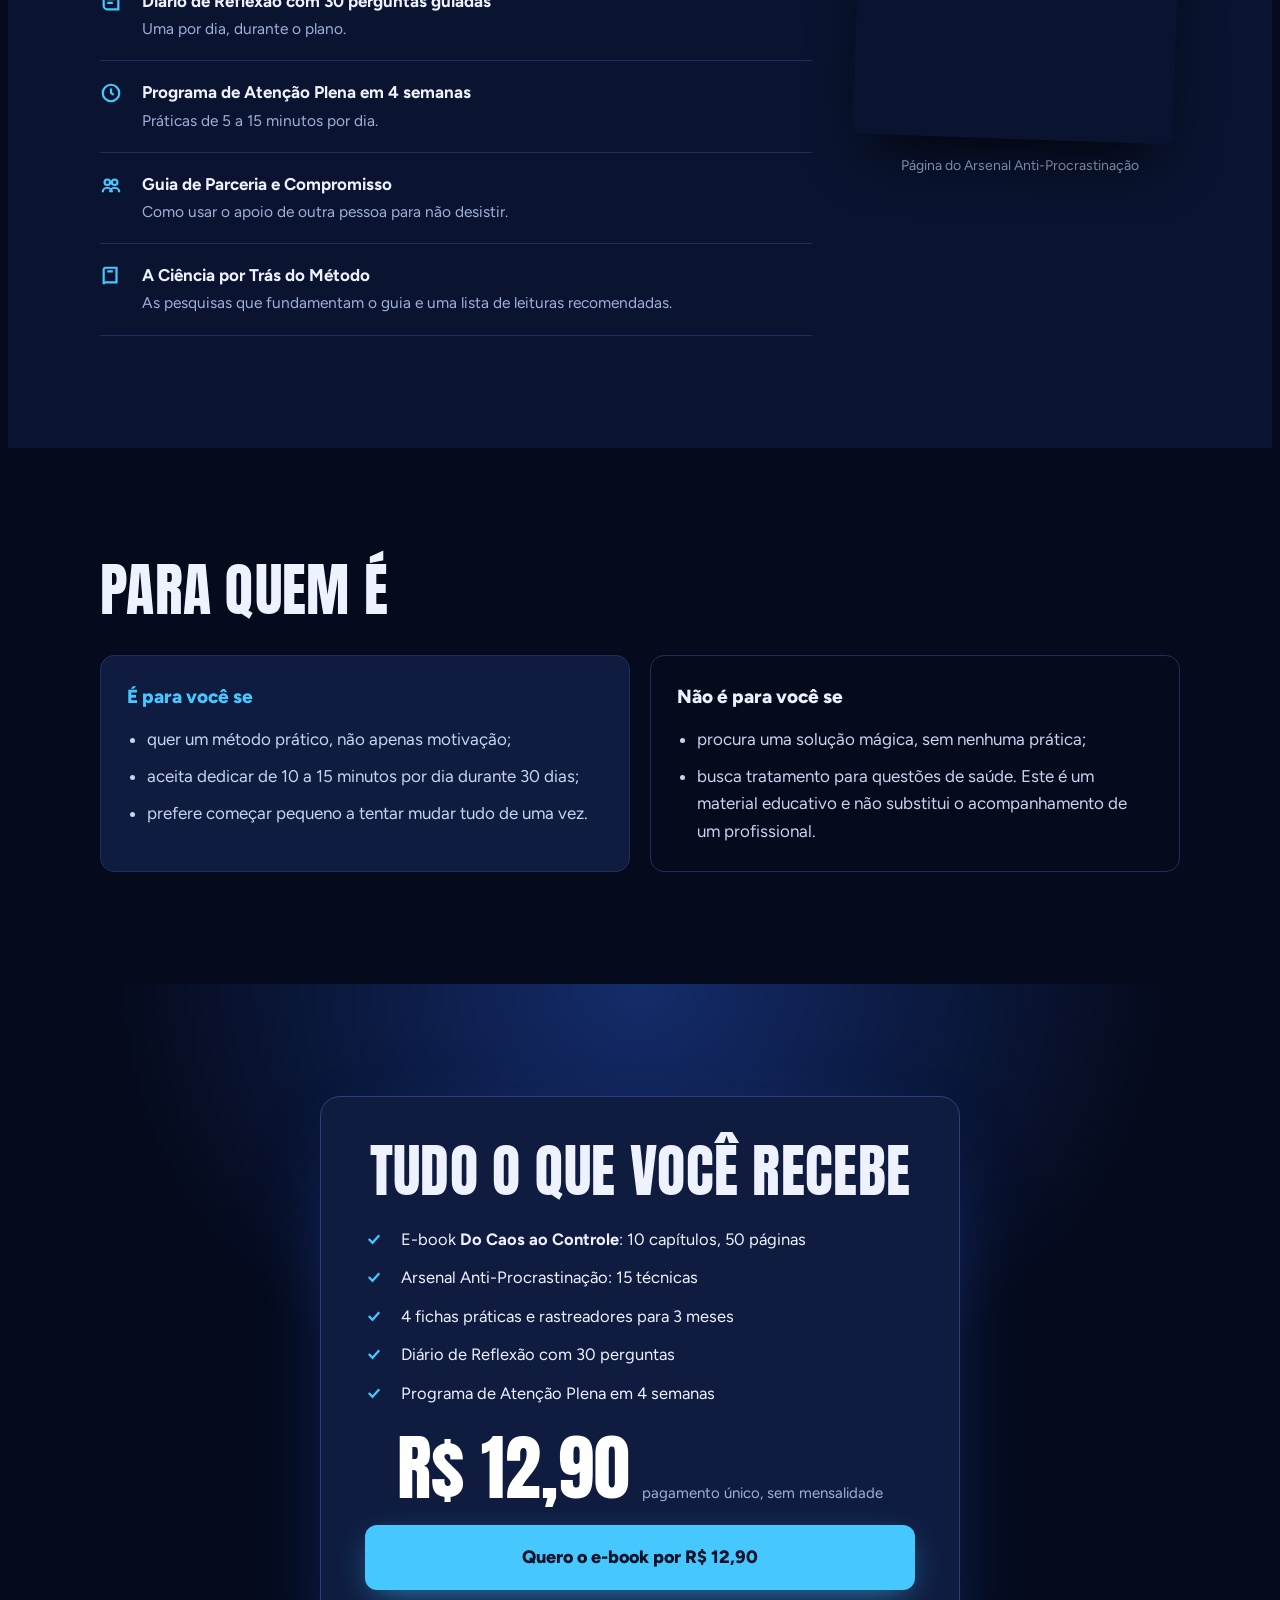
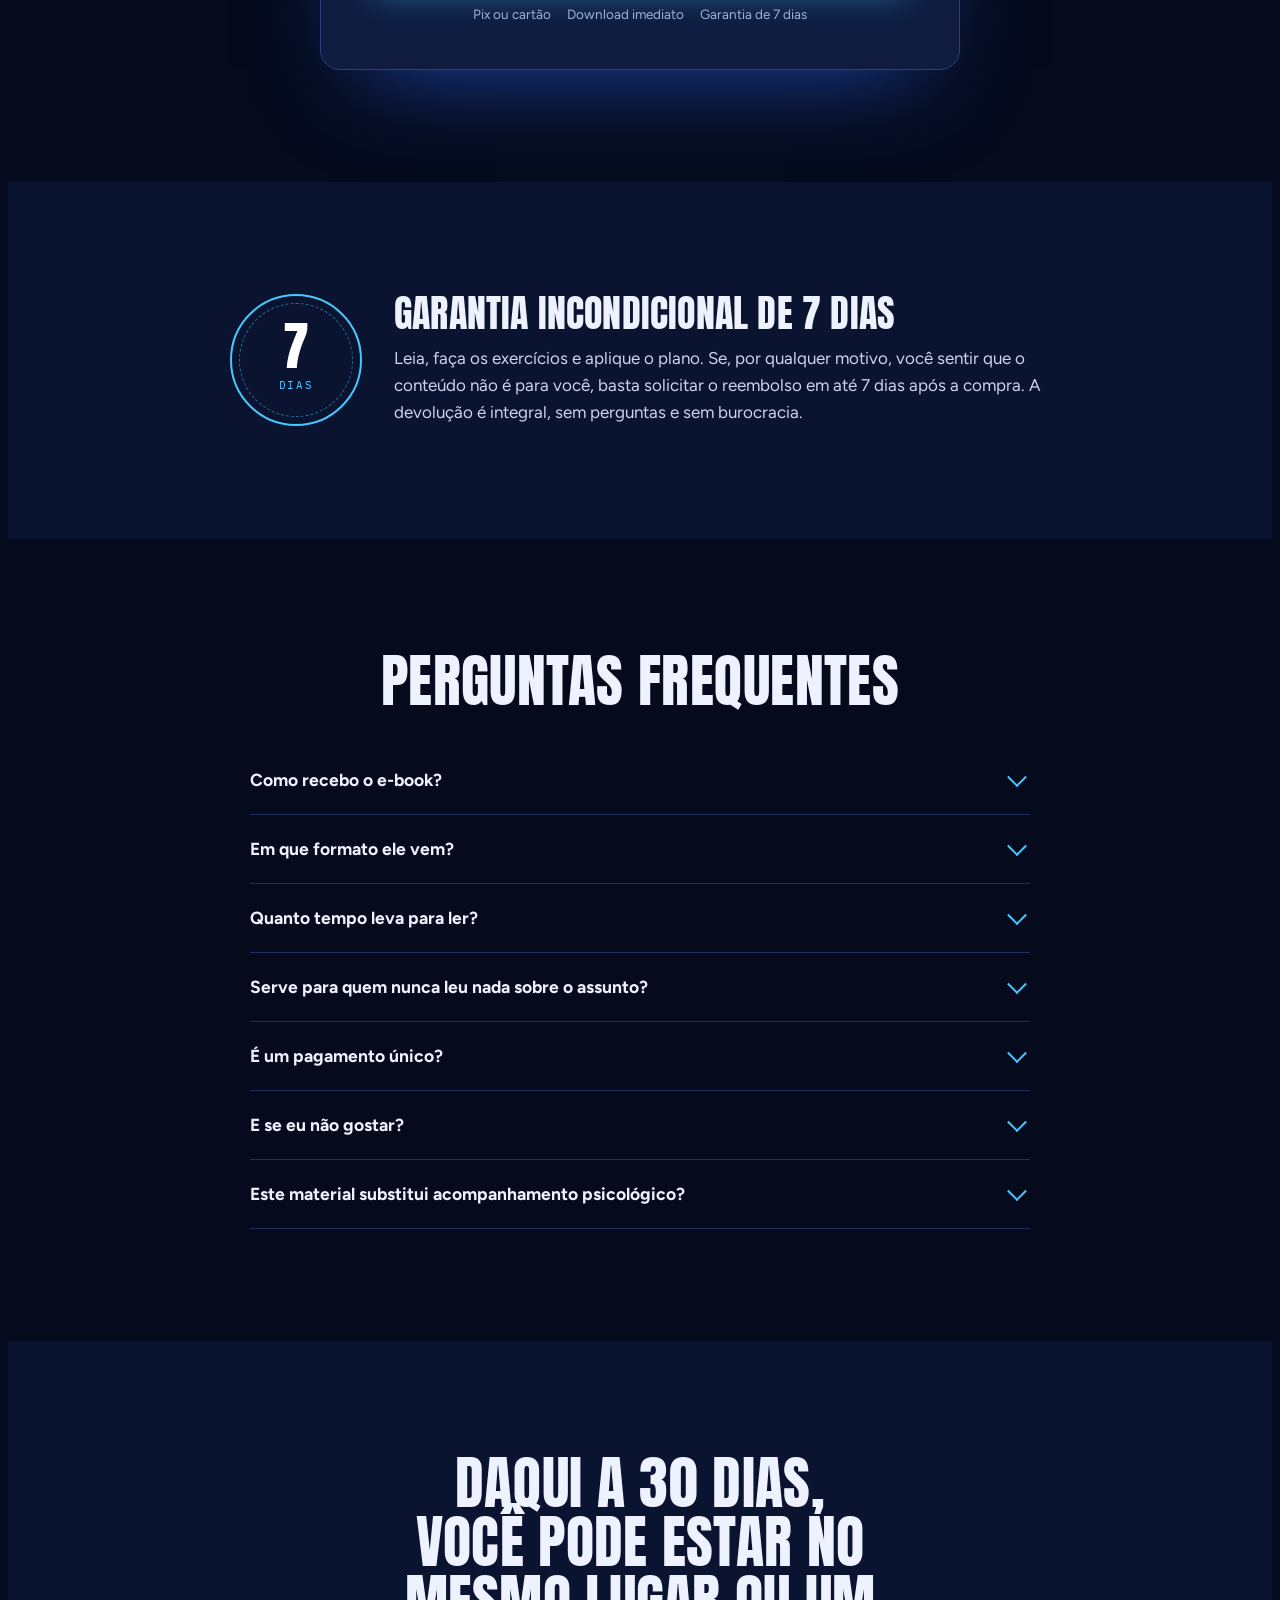
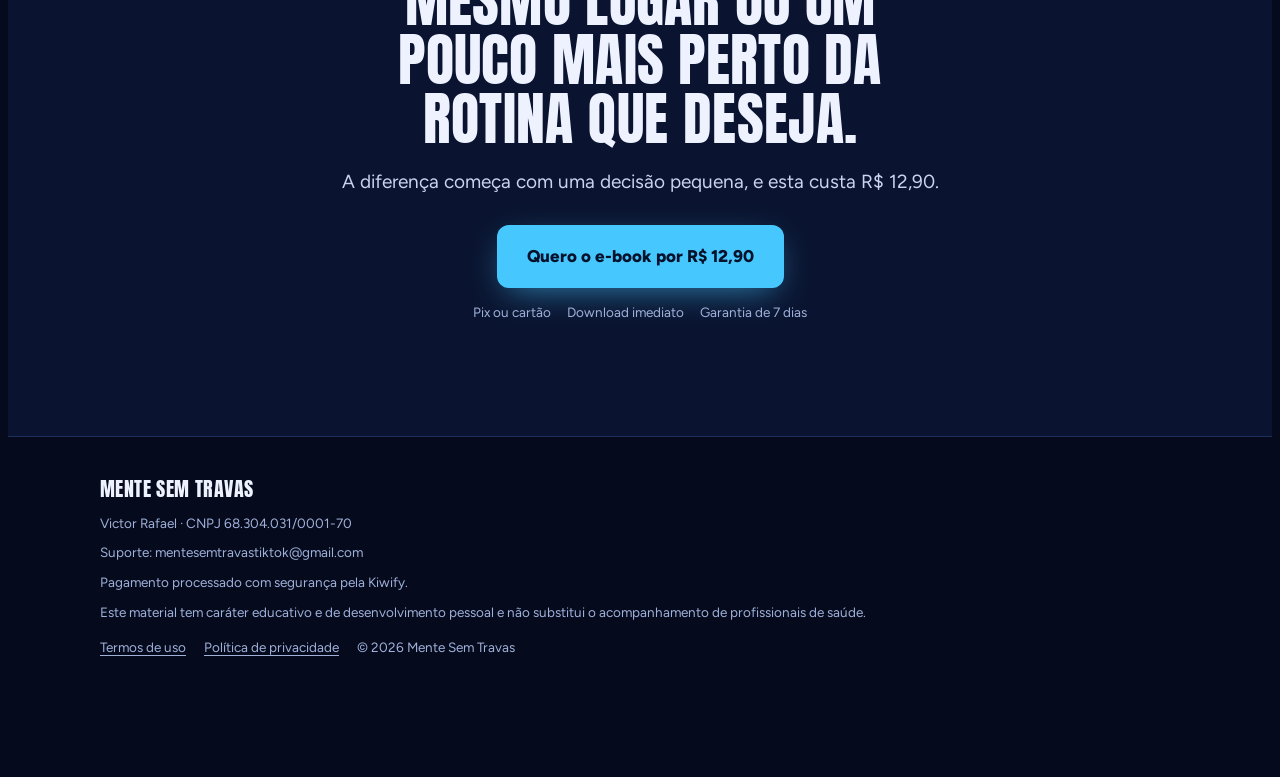
==== commit 74ca1e04: "Adiciona verificação de domínio da Meta Co-Authored-By: Claude Opus 5.5 <noreply@anthropic.com>" ====
--- a/index.html
+++ b/index.html
@@ -1,24 +1,18 @@
-<!DOCTYPE html>
+<!doctype html>
 <html lang="pt-BR">
-
 <head>
-
-<meta charset="UTF-8">
-<meta name="viewport" content="width=device-width, initial-scale=1.0">
-
-<title>Mente Sem Travas | Pare de Procrastinar e Assuma o Controle da Sua Vida</title>
-
-<meta name="description" content="Aprenda a vencer a procrastinação, reduzir o tempo nas redes sociais e recuperar o foco com o ebook Mente Sem Travas.">
-
-<meta name="theme-color" content="#0f172a">
-
+<meta charset="utf-8">
+<meta name="facebook-domain-verification" content="jffds6iwqttwp3iqfi6gyjpg9x7qv8" />
+<meta name="viewport" content="width=device-width, initial-scale=1, viewport-fit=cover">
+<meta property="og:title" content="Do Caos ao Controle">
+<meta property="og:description" content="Guia prático de 50 páginas com um plano de 30 dias para sair do ciclo de adiar.">
+<meta property="og:image" content="img/pg1.jpg">
+<link rel="icon" href="img/pg1.jpg">
+<title>Do Caos ao Controle</title>
+<meta name="description" content="Guia prático de 50 páginas com 10 capítulos, exercícios e um plano de 30 dias para sair do ciclo de adiar e criar hábitos que se mantêm.">
 <link rel="preconnect" href="https://fonts.googleapis.com">
 <link rel="preconnect" href="https://fonts.gstatic.com" crossorigin>
-
-<link href="https://fonts.googleapis.com/css2?family=Poppins:wght@300;400;500;600;700;800&display=swap" rel="stylesheet">
-
-<link rel="stylesheet" href="css/style.css">
-
+<link rel="stylesheet" href="https://fonts.googleapis.com/css2?family=Anton&family=Figtree:wght@400;500;600;700;800&family=IBM+Plex+Mono:wght@500&display=swap">
 <!-- Meta Pixel Code -->
 <script>
 !function(f,b,e,v,n,t,s)
@@ -27,626 +21,450 @@
 if(!f._fbq)f._fbq=n;n.push=n;n.loaded=!0;n.version='2.0';
 n.queue=[];t=b.createElement(e);t.async=!0;
 t.src=v;s=b.getElementsByTagName(e)[0];
-s.parentNode.insertBefore(t,s)}
-(window,document,'script','https://connect.facebook.net/en_US/fbevents.js');
-
-fbq('init','1343668074403139');
-fbq('track','PageView');
+s.parentNode.insertBefore(t,s)}(window, document,'script',
+'https://connect.facebook.net/en_US/fbevents.js');
+fbq('init', '1343668074403139');
+fbq('track', 'PageView');
+fbq('track', 'ViewContent', {content_name: 'Do Caos ao Controle', value: 12.90, currency: 'BRL'});
 </script>
-
-<noscript>
-
-<img height="1" width="1" style="display:none"
-src="https://www.facebook.com/tr?id=1343668074403139&ev=PageView&noscript=1"/>
-
-</noscript>
-
+<noscript><img height="1" width="1" style="display:none" src="https://www.facebook.com/tr?id=1343668074403139&ev=PageView&noscript=1" alt=""></noscript>
+<!-- End Meta Pixel Code -->
+<style>
+/* Layout: capa-como-cenário — faixas escuras em azul elétrico, tipografia condensada da capa, motivo do rastreador de 30 dias como fio condutor */
+:root{
+  --ink:#050a1c;        /* fundo principal, azul quase preto */
+  --ink-2:#0a1430;      /* faixas alternadas */
+  --panel:#0f1c40;      /* superfícies destacadas */
+  --line:#1f2f5c;       /* divisórias */
+  --text:#eef2ff;       /* texto principal */
+  --muted:#9fb0d9;      /* texto secundário */
+  --volt:#2f6bff;       /* azul elétrico da capa */
+  --glow:#46c8ff;       /* ciano de destaque */
+  --cta:#46c8ff;        /* botão */
+  --cta-ink:#04112b;
+  --f-display:"Anton","Impact","Arial Narrow Bold",sans-serif;
+  --f-body:"Figtree",system-ui,-apple-system,"Segoe UI",Roboto,sans-serif;
+  --f-mono:"IBM Plex Mono",ui-monospace,Menlo,Consolas,monospace;
+  --wrap:1120px;
+  color-scheme:dark;
+}
+*{box-sizing:border-box}
+html{scroll-behavior:smooth}
+body{background:var(--ink);color:var(--text);font-family:var(--f-body);font-size:17px;line-height:1.6;-webkit-font-smoothing:antialiased;overflow-x:hidden}
+img{max-width:100%;height:auto;display:block}
+a{color:inherit}
+h1,h2,h3{text-wrap:balance;margin:0}
+p{margin:0}
+.wrap{max-width:var(--wrap);margin:0 auto;padding-left:max(20px,env(safe-area-inset-left,0px));padding-right:max(20px,env(safe-area-inset-right,0px))}
+.band{padding-block:clamp(64px,9vw,112px)}
+.band--alt{background:var(--ink-2)}
+.eyebrow{font-family:var(--f-mono);font-size:12.5px;letter-spacing:.14em;text-transform:uppercase;color:var(--glow)}
+.h2{font-family:var(--f-display);font-weight:400;text-transform:uppercase;font-size:clamp(34px,5.2vw,58px);line-height:1.02;letter-spacing:.005em}
+.lead{color:var(--muted);font-size:18.5px;max-width:60ch}
+.stack{display:flex;flex-direction:column;gap:18px}
+
+/* faixa superior */
+.topbar{background:var(--volt);color:#fff;font-size:13.5px;font-weight:600;text-align:center;padding-block:9px}
+.topbar .wrap{display:flex;flex-wrap:wrap;justify-content:center;gap:4px 18px}
+.topbar span+span::before{content:"·";margin-right:18px;opacity:.6}
+
+/* botões */
+.btn{display:inline-flex;align-items:center;justify-content:center;gap:10px;background:var(--cta);color:var(--cta-ink);font-weight:800;font-size:17px;text-decoration:none;padding:18px 30px;border-radius:12px;box-shadow:0 10px 34px -10px rgba(70,200,255,.65);transition:transform .15s ease,box-shadow .15s ease;text-align:center}
+.btn:hover{transform:translateY(-2px);box-shadow:0 16px 40px -10px rgba(70,200,255,.8)}
+.btn:focus-visible{outline:3px solid #fff;outline-offset:3px}
+.btn svg{flex:none}
+.assure{display:flex;flex-wrap:wrap;gap:6px 16px;font-size:13.5px;color:var(--muted)}
+.assure span{display:inline-flex;align-items:center;gap:6px}
+.assure svg{color:var(--glow)}
+
+/* abertura */
+.hero{position:relative;overflow:hidden;background:
+  radial-gradient(60% 70% at 85% 30%,rgba(47,107,255,.45),transparent 70%),
+  radial-gradient(40% 50% at 10% 100%,rgba(70,200,255,.12),transparent 70%),var(--ink)}
+.hero .wrap{display:grid;grid-template-columns:1.1fr .9fr;gap:48px;align-items:center;padding-block:clamp(48px,7vw,88px)}
+.hero h1{font-family:var(--f-display);font-weight:400;text-transform:uppercase;font-size:clamp(46px,7.4vw,92px);line-height:.95;letter-spacing:.005em}
+.hero h1 em{font-style:normal;color:var(--glow)}
+.hero .sub{color:#c9d4f2;font-size:19px;max-width:52ch;margin-top:22px}
+.price{display:flex;align-items:baseline;gap:12px;margin-top:30px}
+.price b{font-family:var(--f-display);font-weight:400;font-size:56px;line-height:1;color:#fff}
+.price small{color:var(--muted);font-size:15px}
+.hero .btn{margin-top:18px}
+.hero .assure{margin-top:14px}
+.mock{position:relative;justify-self:center;width:min(100%,420px);aspect-ratio:828/1170;max-width:100%}
+.mock img{position:absolute;border-radius:6px;box-shadow:0 30px 60px -20px rgba(0,0,0,.8)}
+.mock .back{width:72%;right:-4%;top:6%;transform:rotate(6deg);opacity:.9}
+.mock .cover{width:78%;left:0;top:0;transform:rotate(-3deg);box-shadow:0 40px 80px -24px rgba(0,0,0,.9),0 0 0 1px rgba(255,255,255,.06)}
+.mock .tag{position:absolute;left:-2%;bottom:6%;background:#fff;color:var(--ink);font-weight:800;font-size:14px;padding:10px 14px;border-radius:10px;box-shadow:0 12px 30px -10px rgba(0,0,0,.6);line-height:1.25}
+.mock .tag span{display:block;font-family:var(--f-mono);font-weight:500;font-size:11px;letter-spacing:.1em;text-transform:uppercase;color:var(--volt)}
+
+/* identificação */
+.signs{display:grid;grid-template-columns:repeat(2,minmax(0,1fr));gap:16px;margin-top:36px}
+.sign{background:var(--panel);border:1px solid var(--line);border-radius:14px;padding:22px 22px 22px 56px;position:relative;font-size:17.5px}
+.sign::before{content:"";position:absolute;left:22px;top:26px;width:18px;height:18px;border:2px solid var(--glow);border-radius:4px}
+.verdict{margin-top:34px;font-size:20px;max-width:62ch}
+.verdict strong{color:var(--glow)}
+
+/* virada */
+.turn{display:grid;grid-template-columns:.9fr 1.1fr;gap:56px;align-items:start}
+.turn .h2{font-size:clamp(32px,4.6vw,52px)}
+.turn p+p{margin-top:16px}
+.turn .body{color:#c9d4f2;font-size:18px}
+
+/* capítulos */
+.phases{display:grid;grid-template-columns:repeat(3,minmax(0,1fr));gap:20px;margin-top:40px}
+.phase{border-top:3px solid var(--volt);padding-top:18px}
+.phase h3{font-family:var(--f-display);font-weight:400;text-transform:uppercase;font-size:28px;letter-spacing:.01em}
+.phase h3 small{display:block;font-family:var(--f-mono);font-size:12px;letter-spacing:.12em;color:var(--glow);margin-bottom:6px}
+.chap{list-style:none;padding:0;margin:18px 0 0;display:flex;flex-direction:column;gap:18px}
+.chap li{display:grid;grid-template-columns:34px minmax(0,1fr);gap:10px}
+.chap .n{font-family:var(--f-display);font-size:24px;line-height:1.1;color:var(--volt)}
+.chap b{display:block;font-size:16.5px}
+.chap span{color:var(--muted);font-size:15px;line-height:1.5}
+
+/* por dentro */
+.peek{display:grid;grid-template-columns:repeat(4,minmax(0,1fr));gap:18px;margin-top:40px}
+.peek figure{margin:0}
+.peek img{border-radius:8px;aspect-ratio:828/1170;object-fit:cover;object-position:top;width:100%;box-shadow:0 18px 40px -18px rgba(0,0,0,.8);background:#fff}
+.peek figcaption{font-size:14.5px;color:var(--muted);margin-top:10px}
+.peek figcaption b{color:var(--text);display:block;font-size:15.5px}
+
+/* plano 30 dias — motivo do rastreador */
+.tracker{display:grid;grid-template-columns:repeat(4,minmax(0,1fr));gap:16px;margin-top:40px}
+.week{background:var(--panel);border:1px solid var(--line);border-radius:14px;padding:20px}
+.week .wk{font-family:var(--f-mono);font-size:12px;letter-spacing:.12em;color:var(--glow);text-transform:uppercase}
+.week h3{font-size:18px;font-weight:800;margin-top:4px}
+.week p{color:var(--muted);font-size:14.5px;margin-top:6px;line-height:1.5}
+.days{display:grid;grid-template-columns:repeat(8,minmax(0,1fr));gap:5px;margin-top:16px}
+.days i{aspect-ratio:1;border:1.5px solid var(--line);border-radius:3px;position:relative}
+.days i.x{border-color:var(--volt);background:var(--volt)}
+.days i.x::after{content:"";position:absolute;inset:22%;background:linear-gradient(45deg,transparent 44%,#fff 44%,#fff 56%,transparent 56%),linear-gradient(-45deg,transparent 44%,#fff 44%,#fff 56%,transparent 56%)}
+
+/* bônus */
+.bonus{display:grid;grid-template-columns:1fr minmax(0,320px);gap:48px;align-items:start;margin-top:40px}
+.blist{list-style:none;padding:0;margin:0;display:flex;flex-direction:column}
+.blist li{display:grid;grid-template-columns:28px minmax(0,1fr);gap:14px;padding:18px 0;border-bottom:1px solid var(--line)}
+.blist li:first-child{padding-top:0}
+.blist svg{color:var(--glow);margin-top:3px}
+.blist b{display:block;font-size:17px}
+.blist span{color:var(--muted);font-size:15.5px}
+.bonus figure{margin:0;position:sticky;top:24px}
+.bonus figure img{border-radius:8px;transform:rotate(2deg);box-shadow:0 30px 60px -20px rgba(0,0,0,.85)}
+.bonus figcaption{color:var(--muted);font-size:14px;margin-top:16px;text-align:center}
+
+/* para quem */
+.fit{display:grid;grid-template-columns:repeat(2,minmax(0,1fr));gap:20px;margin-top:36px}
+.fit div{border:1px solid var(--line);border-radius:14px;padding:26px}
+.fit h3{font-size:19px;font-weight:800;margin-bottom:14px}
+.fit ul{margin:0;padding-left:20px;display:flex;flex-direction:column;gap:10px;color:#c9d4f2}
+.fit .yes{background:var(--panel)}
+.fit .yes h3{color:var(--glow)}
+
+/* oferta */
+.offer{background:
+  radial-gradient(60% 80% at 50% 0%,rgba(47,107,255,.35),transparent 70%),var(--ink)}
+.ocard{max-width:640px;margin:0 auto;background:var(--panel);border:1px solid #2a4180;border-radius:20px;padding:clamp(26px,5vw,44px);box-shadow:0 40px 90px -40px rgba(47,107,255,.6)}
+.ocard .h2{text-align:center}
+.olist{list-style:none;padding:0;margin:26px 0;display:flex;flex-direction:column;gap:12px}
+.olist li{display:grid;grid-template-columns:24px minmax(0,1fr);gap:12px;font-size:16.5px}
+.olist svg{color:var(--glow);margin-top:4px}
+.ocard .price{justify-content:center;margin-top:8px;flex-wrap:wrap}
+.ocard .price b{font-size:72px}
+.ocard .btn{width:100%;margin-top:20px;font-size:18px}
+.ocard .assure{justify-content:center;margin-top:14px}
+
+/* garantia */
+.guarantee{display:grid;grid-template-columns:auto minmax(0,1fr);gap:32px;align-items:center;max-width:860px;margin:0 auto}
+.seal{width:132px;height:132px;border-radius:50%;border:2px solid var(--glow);display:grid;place-items:center;text-align:center;position:relative}
+.seal::before{content:"";position:absolute;inset:7px;border-radius:50%;border:1px dashed rgba(70,200,255,.5)}
+.seal b{font-family:var(--f-display);font-weight:400;font-size:52px;line-height:.9;color:#fff;display:block}
+.seal span{font-family:var(--f-mono);font-size:11px;letter-spacing:.14em;text-transform:uppercase;color:var(--glow)}
+.guarantee h2{font-size:clamp(26px,3.6vw,38px)}
+.guarantee p{color:#c9d4f2;margin-top:12px}
+
+/* faq */
+.faq{max-width:780px;margin:36px auto 0;display:flex;flex-direction:column}
+.faq details{border-bottom:1px solid var(--line)}
+.faq summary{list-style:none;cursor:pointer;padding:20px 40px 20px 0;font-weight:700;font-size:17.5px;position:relative}
+.faq summary::-webkit-details-marker{display:none}
+.faq summary::after{content:"";position:absolute;right:6px;top:50%;width:12px;height:12px;border-right:2px solid var(--glow);border-bottom:2px solid var(--glow);transform:translateY(-70%) rotate(45deg);transition:transform .2s}
+.faq details[open] summary::after{transform:translateY(-30%) rotate(-135deg)}
+.faq summary:focus-visible{outline:2px solid var(--glow);outline-offset:4px}
+.faq p{color:#c9d4f2;padding-bottom:22px;max-width:65ch}
+
+/* final */
+.final{text-align:center}
+.final .h2{max-width:20ch;margin:0 auto}
+.final p{color:#c9d4f2;margin:18px auto 0;font-size:19px}
+.final .btn{margin-top:28px}
+.final .assure{justify-content:center;margin-top:14px}
+
+/* rodapé */
+footer{border-top:1px solid var(--line);padding-block:36px 110px;color:var(--muted);font-size:13.5px}
+footer .wrap{display:flex;flex-direction:column;gap:8px}
+footer .brand{font-family:var(--f-display);font-size:20px;color:var(--text);text-transform:uppercase;letter-spacing:.02em}
+footer nav{display:flex;flex-wrap:wrap;gap:6px 18px;margin-top:6px}
+footer nav a{text-decoration:underline;text-underline-offset:3px}
+
+/* barra fixa no celular */
+.sticky{position:fixed;left:0;right:0;bottom:0;z-index:20;background:rgba(5,10,28,.94);backdrop-filter:blur(10px);border-top:1px solid var(--line);
+  padding:12px max(16px,env(safe-area-inset-right,0px)) calc(12px + env(safe-area-inset-bottom,0px)) max(16px,env(safe-area-inset-left,0px));
+  display:none;align-items:center;justify-content:space-between;gap:14px;transform:translateY(110%);transition:transform .25s ease}
+.sticky.on{transform:none}
+.sticky .p{line-height:1.15}
+.sticky .p b{font-family:var(--f-display);font-weight:400;font-size:28px}
+.sticky .p small{display:block;font-size:12px;color:var(--muted)}
+.sticky .btn{padding:14px 20px;font-size:15.5px;box-shadow:none}
+
+@media (max-width:900px){
+  .hero .wrap{grid-template-columns:1fr;gap:36px}
+  .mock{width:min(86%,340px);order:-1}
+  .turn,.bonus{grid-template-columns:1fr;gap:28px}
+  .bonus figure{position:static;max-width:300px;margin:0 auto}
+  .phases{grid-template-columns:1fr;gap:34px}
+  .tracker{grid-template-columns:repeat(2,minmax(0,1fr))}
+  .peek{grid-template-columns:repeat(4,minmax(220px,1fr));overflow-x:auto;scroll-snap-type:x mandatory;padding-bottom:10px;margin-right:calc(-1 * max(20px,env(safe-area-inset-right,0px)))}
+  .peek figure{scroll-snap-align:start}
+  .sticky{display:flex}
+}
+@media (max-width:600px){
+  body{font-size:16.5px}
+  .signs,.fit,.tracker{grid-template-columns:1fr}
+  .hero .btn{width:100%}
+  .guarantee{grid-template-columns:1fr;justify-items:center;text-align:center}
+  .final .btn{width:100%}
+}
+@media (prefers-reduced-motion:reduce){*{transition:none!important;scroll-behavior:auto!important}}
+</style>
 </head>
-
 <body>
 
+
+<div class="topbar"><div class="wrap"><span>Acesso imediato</span><span>PDF com 50 páginas</span><span>Garantia de 7 dias</span></div></div>
+
 <header class="hero">
-
-<div class="container">
-
-<div class="hero-content">
-
-<div class="hero-text">
-
-<span class="badge">
-
-🔥 Ebook Digital
-
-</span>
-
-<h1>
-
-Pare de perder horas no celular e comece a assumir o controle da sua vida.
-
-</h1>
-
-<p class="subtitle">
-
-Você pega o celular por apenas alguns minutos...
-Quando percebe, duas horas da sua vida já passaram.
-
-O <strong>Mente Sem Travas</strong> mostra como recuperar seu foco, vencer a procrastinação e construir disciplina com estratégias simples e práticas.
-
-</p>
-
-<div class="hero-benefits">
-
-<div>📖 Leitura rápida</div>
-
-<div>⚡ Aplicação imediata</div>
-
-<div>🎯 Método simples</div>
-
+  <div class="wrap">
+    <div>
+      <p class="eyebrow">E-book · Mente Sem Travas</p>
+      <h1 style="margin-top:14px">Do caos ao controle em <em>30 dias</em>, uma pequena ação por vez.</h1>
+      <p class="sub">Um guia prático de 50 páginas, com 10 capítulos, exercícios em cada etapa e um plano de 30 dias para você sair do ciclo de adiar e criar hábitos que se mantêm depois da empolgação inicial.</p>
+      <div class="price"><b>R$&nbsp;12,90</b><small>pagamento único</small></div>
+      <a class="btn js-buy" href="https://pay.kiwify.com.br/UzFYrza">Quero o e-book por R$&nbsp;12,90
+        <svg width="18" height="18" viewBox="0 0 24 24" fill="none" stroke="currentColor" stroke-width="2.6" stroke-linecap="round" stroke-linejoin="round" aria-hidden="true"><path d="M5 12h14M13 6l6 6-6 6"/></svg></a>
+      <div class="assure">
+        <span><svg width="14" height="14" viewBox="0 0 24 24" fill="none" stroke="currentColor" stroke-width="2.6" aria-hidden="true"><rect x="5" y="11" width="14" height="10" rx="2"/><path d="M8 11V8a4 4 0 0 1 8 0v3"/></svg>Pix ou cartão</span>
+        <span><svg width="14" height="14" viewBox="0 0 24 24" fill="none" stroke="currentColor" stroke-width="2.6" aria-hidden="true"><path d="M12 3v12M7 10l5 5 5-5M5 21h14"/></svg>Download imediato</span>
+        <span><svg width="14" height="14" viewBox="0 0 24 24" fill="none" stroke="currentColor" stroke-width="2.6" aria-hidden="true"><path d="M12 3l8 3v6c0 5-3.5 8-8 9-4.5-1-8-4-8-9V6z"/></svg>Garantia de 7 dias</span>
+      </div>
+    </div>
+    <div class="mock" aria-hidden="false">
+      <img class="back" src="img/pg9.jpg" alt="Página interna: Os 5 tipos de procrastinador" width="828" height="1170">
+      <img class="cover" src="img/pg1.jpg" alt="Capa do e-book Do Caos ao Controle" width="828" height="1170">
+      <div class="tag"><span>Inclui</span>Plano de 30 dias<br>+ fichas e rastreadores</div>
+    </div>
+  </div>
+</header>
+
+<section class="band">
+  <div class="wrap">
+    <h2 class="h2">Talvez você se reconheça aqui</h2>
+    <div class="signs">
+      <p class="sign">Você abre o celular "por cinco minutos" e, quando percebe, a tarde passou.</p>
+      <p class="sign">A lista de tarefas só cresce, e o que é importante fica sempre para amanhã.</p>
+      <p class="sign">Você começa um hábito novo com toda a energia e desiste na segunda semana.</p>
+      <p class="sign">A cabeça não desliga: você pensa em tudo o que precisa fazer, mas não faz nada.</p>
+    </div>
+    <p class="verdict">Se pelo menos um desses pontos é familiar, <strong>não é falta de força de vontade.</strong> É um ciclo, e ciclos podem ser interrompidos com método.</p>
+  </div>
+</section>
+
+<section class="band band--alt">
+  <div class="wrap turn">
+    <h2 class="h2">Adiar não é preguiça. É o cérebro fugindo de um desconforto.</h2>
+    <div class="body">
+      <p>A procrastinação funciona como uma forma de aliviar emoções desagradáveis no curto prazo: o tédio, o medo de errar, a sensação de não saber por onde começar. Por isso, prometer "agora vai" não resolve.</p>
+      <p>O que resolve é entender o seu padrão e trocar a força de vontade por pequenos sistemas que funcionam mesmo nos dias ruins. É exatamente isso que o <strong>Do Caos ao Controle</strong> ensina, em linguagem simples e com exercícios para fazer na hora.</p>
+    </div>
+  </div>
+</section>
+
+<section class="band" id="conteudo">
+  <div class="wrap">
+    <p class="eyebrow">O que você vai encontrar</p>
+    <h2 class="h2" style="margin-top:10px">10 capítulos em 3 fases</h2>
+    <div class="phases">
+      <div class="phase">
+        <h3><small>Fase 1 · Cap. 1–3</small>Compreender</h3>
+        <ol class="chap">
+          <li><span class="n">01</span><div><b>Entendendo o Caos Interior</b><span>Os três pilares que explicam por que você se sente ocupado sem sair do lugar.</span></div></li>
+          <li><span class="n">02</span><div><b>A Mente que Adia</b><span>Os 5 tipos de procrastinador e como identificar o seu.</span></div></li>
+          <li><span class="n">03</span><div><b>A Ansiedade Mal Compreendida</b><span>Como transformar a pressão em combustível, com técnicas de respiração para os momentos de travamento.</span></div></li>
+        </ol>
+      </div>
+      <div class="phase">
+        <h3><small>Fase 2 · Cap. 4–7</small>Construir</h3>
+        <ol class="chap">
+          <li><span class="n">04</span><div><b>A Ciência dos Hábitos</b><span>O ciclo que o cérebro usa para criar e quebrar padrões.</span></div></li>
+          <li><span class="n">05</span><div><b>O Método dos Pequenos Passos</b><span>Como começar tão pequeno que fica impossível falhar.</span></div></li>
+          <li><span class="n">06</span><div><b>Foco e Gestão do Tempo</b><span>Regra dos 3, Método 1-3-5 e Matriz de Eisenhower aplicados ao seu dia.</span></div></li>
+          <li><span class="n">07</span><div><b>Rotinas que Funcionam</b><span>Manhã, noite, sono e os 4 tipos de energia.</span></div></li>
+        </ol>
+      </div>
+      <div class="phase">
+        <h3><small>Fase 3 · Cap. 8–10</small>Sustentar</h3>
+        <ol class="chap">
+          <li><span class="n">08</span><div><b>Lidando com Recaídas</b><span>O protocolo para voltar ao trilho sem culpa depois de um dia perdido.</span></div></li>
+          <li><span class="n">09</span><div><b>Mentalidade de Crescimento</b><span>Como lidar com a autocobrança e com a síndrome do impostor.</span></div></li>
+          <li><span class="n">10</span><div><b>Seu Plano de 30 Dias</b><span>Quatro semanas guiadas: clareza, implementação mínima, expansão e revisão.</span></div></li>
+        </ol>
+      </div>
+    </div>
+  </div>
+</section>
+
+<section class="band band--alt">
+  <div class="wrap">
+    <p class="eyebrow">Veja por dentro</p>
+    <h2 class="h2" style="margin-top:10px">Páginas reais do e-book</h2>
+    <div class="peek">
+      <figure><img src="img/pg9.jpg" alt="Página: Os 5 tipos de procrastinador" loading="lazy" width="828" height="1170"><figcaption><b>Os 5 tipos de procrastinador</b>Capítulo 2</figcaption></figure>
+      <figure><img src="img/pg32.jpg" alt="Página: Ficha de diagnóstico da procrastinação" loading="lazy" width="828" height="1170"><figcaption><b>Ficha de diagnóstico</b>Para preencher</figcaption></figure>
+      <figure><img src="img/pg29.jpg" alt="Página: Seu Plano de 30 Dias" loading="lazy" width="828" height="1170"><figcaption><b>Plano de 30 dias</b>Capítulo 10</figcaption></figure>
+      <figure><img src="img/pg35.jpg" alt="Página: Rastreador de 30 dias" loading="lazy" width="828" height="1170"><figcaption><b>Rastreador de hábitos</b>Marque um X por dia</figcaption></figure>
+    </div>
+  </div>
+</section>
+
+<section class="band">
+  <div class="wrap">
+    <p class="eyebrow">Capítulo 10 · Seu plano de 30 dias</p>
+    <h2 class="h2" style="margin-top:10px">Uma ação por dia. Quatro semanas.</h2>
+    <div class="tracker" id="tracker">
+      <div class="week"><p class="wk">Semana 1</p><h3>Clareza e observação</h3><p>Identifique seu tipo de procrastinador e escolha um único hábito.</p><div class="days" data-x="7"></div></div>
+      <div class="week"><p class="wk">Semana 2</p><h3>Implementação mínima</h3><p>Execute a versão mais simples do hábito todos os dias.</p><div class="days" data-x="5"></div></div>
+      <div class="week"><p class="wk">Semana 3</p><h3>Expansão gradual</h3><p>Aumente o hábito com cuidado, sem acelerar demais.</p><div class="days" data-x="2"></div></div>
+      <div class="week"><p class="wk">Semana 4</p><h3>Revisão e reinvenção</h3><p>Avalie o que funcionou e ajuste para o mês seguinte.</p><div class="days" data-x="0"></div></div>
+    </div>
+  </div>
+</section>
+
+<section class="band band--alt">
+  <div class="wrap">
+    <p class="eyebrow">Incluídos no mesmo arquivo</p>
+    <h2 class="h2" style="margin-top:10px">Materiais extras</h2>
+    <div class="bonus">
+      <ul class="blist">
+        <li><svg width="22" height="22" viewBox="0 0 24 24" fill="none" stroke="currentColor" stroke-width="2.4" aria-hidden="true"><path d="M13 2L4 14h7l-1 8 9-12h-7z"/></svg><div><b>Arsenal Anti-Procrastinação</b><span>15 técnicas organizadas por situação: quando você não consegue começar, quando há coisa demais, quando o perfeccionismo trava e quando a distração vence.</span></div></li>
+        <li><svg width="22" height="22" viewBox="0 0 24 24" fill="none" stroke="currentColor" stroke-width="2.4" aria-hidden="true"><path d="M7 3h10v18H7zM10 8h4M10 12h4M10 16h2"/></svg><div><b>4 fichas práticas para preencher</b><span>Diagnóstico da procrastinação, mapeamento dos gatilhos, planejador semanal e revisão semanal.</span></div></li>
+        <li><svg width="22" height="22" viewBox="0 0 24 24" fill="none" stroke="currentColor" stroke-width="2.4" aria-hidden="true"><rect x="3" y="4" width="18" height="17" rx="2"/><path d="M3 9h18M8 13l2 2 4-4"/></svg><div><b>Rastreadores de hábitos para 3 meses</b><span>Para acompanhar sua evolução dia a dia.</span></div></li>
+        <li><svg width="22" height="22" viewBox="0 0 24 24" fill="none" stroke="currentColor" stroke-width="2.4" aria-hidden="true"><path d="M4 4h12a4 4 0 0 1 4 4v12H8a4 4 0 0 1-4-4z"/><path d="M8 9h8M8 13h6"/></svg><div><b>Diário de Reflexão com 30 perguntas guiadas</b><span>Uma por dia, durante o plano.</span></div></li>
+        <li><svg width="22" height="22" viewBox="0 0 24 24" fill="none" stroke="currentColor" stroke-width="2.4" aria-hidden="true"><circle cx="12" cy="12" r="9"/><path d="M12 7v5l3 2"/></svg><div><b>Programa de Atenção Plena em 4 semanas</b><span>Práticas de 5 a 15 minutos por dia.</span></div></li>
+        <li><svg width="22" height="22" viewBox="0 0 24 24" fill="none" stroke="currentColor" stroke-width="2.4" aria-hidden="true"><circle cx="8" cy="9" r="3"/><circle cx="16" cy="9" r="3"/><path d="M3 20c0-3 2.2-5 5-5s5 2 5 5M11 20c0-3 2.2-5 5-5s5 2 5 5"/></svg><div><b>Guia de Parceria e Compromisso</b><span>Como usar o apoio de outra pessoa para não desistir.</span></div></li>
+        <li><svg width="22" height="22" viewBox="0 0 24 24" fill="none" stroke="currentColor" stroke-width="2.4" aria-hidden="true"><path d="M4 19V5a2 2 0 0 1 2-2h12v16H6a2 2 0 0 0-2 2zM8 7h6"/></svg><div><b>A Ciência por Trás do Método</b><span>As pesquisas que fundamentam o guia e uma lista de leituras recomendadas.</span></div></li>
+      </ul>
+      <figure><img src="img/pg36.jpg" alt="Página: Arsenal Anti-Procrastinação" loading="lazy" width="828" height="1170"><figcaption>Página do Arsenal Anti-Procrastinação</figcaption></figure>
+    </div>
+  </div>
+</section>
+
+<section class="band">
+  <div class="wrap">
+    <h2 class="h2">Para quem é</h2>
+    <div class="fit">
+      <div class="yes"><h3>É para você se</h3><ul><li>quer um método prático, não apenas motivação;</li><li>aceita dedicar de 10 a 15 minutos por dia durante 30 dias;</li><li>prefere começar pequeno a tentar mudar tudo de uma vez.</li></ul></div>
+      <div><h3>Não é para você se</h3><ul><li>procura uma solução mágica, sem nenhuma prática;</li><li>busca tratamento para questões de saúde. Este é um material educativo e não substitui o acompanhamento de um profissional.</li></ul></div>
+    </div>
+  </div>
+</section>
+
+<section class="band offer" id="oferta">
+  <div class="wrap">
+    <div class="ocard">
+      <h2 class="h2">Tudo o que você recebe</h2>
+      <ul class="olist">
+        <li><svg width="18" height="18" viewBox="0 0 24 24" fill="none" stroke="currentColor" stroke-width="3" aria-hidden="true"><path d="M5 12l5 5 9-10"/></svg><span>E-book <strong>Do Caos ao Controle</strong>: 10 capítulos, 50 páginas</span></li>
+        <li><svg width="18" height="18" viewBox="0 0 24 24" fill="none" stroke="currentColor" stroke-width="3" aria-hidden="true"><path d="M5 12l5 5 9-10"/></svg><span>Arsenal Anti-Procrastinação: 15 técnicas</span></li>
+        <li><svg width="18" height="18" viewBox="0 0 24 24" fill="none" stroke="currentColor" stroke-width="3" aria-hidden="true"><path d="M5 12l5 5 9-10"/></svg><span>4 fichas práticas e rastreadores para 3 meses</span></li>
+        <li><svg width="18" height="18" viewBox="0 0 24 24" fill="none" stroke="currentColor" stroke-width="3" aria-hidden="true"><path d="M5 12l5 5 9-10"/></svg><span>Diário de Reflexão com 30 perguntas</span></li>
+        <li><svg width="18" height="18" viewBox="0 0 24 24" fill="none" stroke="currentColor" stroke-width="3" aria-hidden="true"><path d="M5 12l5 5 9-10"/></svg><span>Programa de Atenção Plena em 4 semanas</span></li>
+      </ul>
+      <div class="price"><b>R$&nbsp;12,90</b><small>pagamento único, sem mensalidade</small></div>
+      <a class="btn js-buy" href="https://pay.kiwify.com.br/UzFYrza">Quero o e-book por R$&nbsp;12,90</a>
+      <div class="assure"><span>Pix ou cartão</span><span>Download imediato</span><span>Garantia de 7 dias</span></div>
+    </div>
+  </div>
+</section>
+
+<section class="band band--alt">
+  <div class="wrap guarantee">
+    <div class="seal"><div><b>7</b><span>dias</span></div></div>
+    <div>
+      <h2 class="h2">Garantia incondicional de 7 dias</h2>
+      <p>Leia, faça os exercícios e aplique o plano. Se, por qualquer motivo, você sentir que o conteúdo não é para você, basta solicitar o reembolso em até 7 dias após a compra. A devolução é integral, sem perguntas e sem burocracia.</p>
+    </div>
+  </div>
+</section>
+
+<section class="band">
+  <div class="wrap">
+    <h2 class="h2" style="text-align:center">Perguntas frequentes</h2>
+    <div class="faq">
+      <details><summary>Como recebo o e-book?</summary><p>Logo após a confirmação do pagamento, você recebe o link de acesso no e-mail informado na compra. No Pix, a confirmação costuma levar poucos minutos.</p></details>
+      <details><summary>Em que formato ele vem?</summary><p>Em PDF, que você pode ler no celular, no tablet ou no computador, e também imprimir. As fichas e os rastreadores foram feitos para serem preenchidos.</p></details>
+      <details><summary>Quanto tempo leva para ler?</summary><p>A leitura completa leva poucas horas, mas a proposta não é ler de uma vez. O ideal é um capítulo por vez, fazendo o exercício antes de avançar.</p></details>
+      <details><summary>Serve para quem nunca leu nada sobre o assunto?</summary><p>Sim. A linguagem é simples e direta, sem termos técnicos.</p></details>
+      <details><summary>É um pagamento único?</summary><p>Sim. Você paga R$ 12,90 uma vez e o material é seu. Não há mensalidade nem cobrança recorrente.</p></details>
+      <details><summary>E se eu não gostar?</summary><p>Você tem 7 dias de garantia, com reembolso integral. Basta solicitar pela própria Kiwify ou pelo e-mail mentesemtravastiktok@gmail.com.</p></details>
+      <details><summary>Este material substitui acompanhamento psicológico?</summary><p>Não. É um conteúdo educativo de desenvolvimento pessoal. Se você enfrenta sofrimento intenso ou persistente, procure um profissional de saúde.</p></details>
+    </div>
+  </div>
+</section>
+
+<section class="band band--alt final">
+  <div class="wrap">
+    <h2 class="h2">Daqui a 30 dias, você pode estar no mesmo lugar ou um pouco mais perto da rotina que deseja.</h2>
+    <p>A diferença começa com uma decisão pequena, e esta custa R$ 12,90.</p>
+    <a class="btn js-buy" href="https://pay.kiwify.com.br/UzFYrza">Quero o e-book por R$&nbsp;12,90</a>
+    <div class="assure"><span>Pix ou cartão</span><span>Download imediato</span><span>Garantia de 7 dias</span></div>
+  </div>
+</section>
+
+<footer>
+  <div class="wrap">
+    <span class="brand">Mente Sem Travas</span>
+    <span>Victor Rafael · CNPJ 68.304.031/0001-70</span>
+    <span>Suporte: mentesemtravastiktok@gmail.com</span>
+    <span>Pagamento processado com segurança pela Kiwify.</span>
+    <span>Este material tem caráter educativo e de desenvolvimento pessoal e não substitui o acompanhamento de profissionais de saúde.</span>
+    <nav><a href="termos.html">Termos de uso</a><a href="privacidade.html">Política de privacidade</a><span>© 2026 Mente Sem Travas</span></nav>
+  </div>
+</footer>
+
+<div class="sticky" id="sticky" aria-hidden="true">
+  <div class="p"><b>R$&nbsp;12,90</b><small>Garantia de 7 dias</small></div>
+  <a class="btn js-buy" href="https://pay.kiwify.com.br/UzFYrza" tabindex="-1">Quero o e-book</a>
 </div>
 
-<a
-href="https://pay.kiwify.com.br/UzFYrza"
-target="_blank"
-class="main-button"
-onclick="fbq('track','InitiateCheckout');">
-
-QUERO ASSUMIR O CONTROLE
-
-</a>
-
-<p class="hero-security">
-
-🔒 Compra segura • 📱 Acesso imediato • PDF
-
-</p>
-
-</div>
-
-<div class="hero-image">
-
-<img
-src="capa-ebook.jpg"
-alt="Capa do Ebook Mente Sem Travas"
-loading="eager"
-fetchpriority="high"
-decoding="async">
-
-</div>
-
-</div>
-
-</div>
-
-</header>
-
-<section class="problem">
-
-<div class="container">
-
-<div class="section-title">
-
-<h2>
-
-Você se identifica com alguma dessas situações?
-
-</h2>
-
-<p>
-
-Se respondeu "sim" para pelo menos duas delas, este ebook foi feito para você.
-
-</p>
-
-</div>
-
-<div class="problem-grid">
-
-<div class="problem-card">
-
-<h3>
-
-📱 Você abre o celular "só por cinco minutos"
-
-</h3>
-
-<p>
-
-Mas perde horas nas redes sociais sem perceber.
-
-</p>
-
-</div>
-
-<div class="problem-card">
-
-<h3>
-
-😔 Vive adiando tarefas importantes
-
-</h3>
-
-<p>
-
-Mesmo sabendo exatamente o que deveria fazer.
-
-</p>
-
-</div>
-
-<div class="problem-card">
-
-<h3>
-
-🧠 Falta foco e disciplina
-
-</h3>
-
-<p>
-
-Você começa motivado, mas abandona rapidamente qualquer rotina.
-
-</p>
-
-</div>
-
-<div class="problem-card">
-
-<h3>
-
-⏳ O dia termina...
-
-</h3>
-
-<p>
-
-...e fica aquela sensação de que você desperdiçou mais um dia.
-
-</p>
-
-</div>
-
-</div>
-
-</div>
-
-</section>
-
-<section class="explanation">
-
-<div class="container">
-
-<div class="section-title">
-
-<h2>
-
-O problema não é falta de força de vontade.
-
-</h2>
-
-<p>
-
-Seu cérebro está acostumado a receber recompensas rápidas o tempo todo.
-
-Por isso manter o foco ficou tão difícil.
-
-A boa notícia é que esse hábito pode ser mudado.
-
-</p>
-
-</div>
-
-</div>
-
-</section>
-
-<section class="ebook">
-
-<div class="container">
-
-<div class="ebook-content">
-  <div class="ebook-image">
-
-<img
-src="capa-ebook.jpg"
-alt="Capa do Ebook Mente Sem Travas">
-
-</div>
-
-<div class="ebook-text">
-
-<div class="section-title">
-
-<h2>
-
-O que você vai aprender
-
-</h2>
-
-<p>
-
-Este não é um ebook cheio de teoria. Você encontrará estratégias práticas que podem ser aplicadas no mesmo dia.
-
-</p>
-
-</div>
-
-<div class="learn-list">
-
-<div class="learn-item">
-
-✅ Como reduzir drasticamente o tempo nas redes sociais.
-
-</div>
-
-<div class="learn-item">
-
-✅ Como vencer a procrastinação sem depender de motivação.
-
-</div>
-
-<div class="learn-item">
-
-✅ Como criar disciplina através de hábitos simples.
-
-</div>
-
-<div class="learn-item">
-
-✅ Como recuperar seu foco e manter a produtividade.
-
-</div>
-
-<div class="learn-item">
-
-✅ Como organizar sua rotina para produzir mais em menos tempo.
-
-</div>
-
-</div>
-
-<a
-href="https://pay.kiwify.com.br/UzFYrza"
-target="_blank"
-class="main-button"
-onclick="fbq('track','InitiateCheckout');">
-
-QUERO COMEÇAR HOJE
-
-</a>
-
-</div>
-
-</div>
-
-</section>
-
-<section class="results">
-
-<div class="container">
-
-<div class="section-title">
-
-<h2>
-
-Imagine sua rotina antes e depois
-
-</h2>
-
-<p>
-
-Pequenas mudanças de hábito podem gerar grandes resultados.
-
-</p>
-
-</div>
-
-<div class="results-grid">
-
-<div class="before">
-
-<h3>
-
-❌ Antes
-
-</h3>
-
-<ul>
-
-<li>Perdia horas no celular.</li>
-
-<li>Adiava tudo.</li>
-
-<li>Falta de foco.</li>
-
-<li>Sentia culpa no fim do dia.</li>
-
-<li>Rotina completamente desorganizada.</li>
-
-</ul>
-
-</div>
-
-<div class="after">
-
-<h3>
-
-✅ Depois
-
-</h3>
-
-<ul>
-
-<li>Mais disciplina.</li>
-
-<li>Mais foco.</li>
-
-<li>Mais produtividade.</li>
-
-<li>Controle sobre o tempo.</li>
-
-<li>Sensação de evolução diária.</li>
-
-</ul>
-
-</div>
-
-</div>
-
-</div>
-
-</section>
-
-<section class="offer">
-
-<div class="container">
-
-<div class="offer-box">
-
-<span class="offer-badge">
-
-🔥 OFERTA ESPECIAL
-
-</span>
-
-<h2>
-
-Comece hoje mesmo.
-
-</h2>
-
-<p>
-
-Por menos do que o valor de uma pizza você terá acesso a um conteúdo que poderá mudar completamente sua forma de lidar com a procrastinação.
-
-</p>
-
-<div class="price-box">
-
-<span class="old-price">
-
-De R$59,90
-
-</span>
-
-<h1>
-
-R$12,90
-
-</h1>
-
-<p>
-
-Pagamento único • Acesso vitalício
-
-</p>
-
-</div>
-
-<a
-href="https://pay.kiwify.com.br/UzFYrza"
-target="_blank"
-class="main-button"
-onclick="fbq('track','InitiateCheckout');">
-
-GARANTIR MEU EBOOK
-
-</a>
-
-<div class="secure-info">
-
-🔒 Compra segura<br>
-
-⚡ Acesso imediato após a confirmação
-
-</div>
-
-</div>
-
-</div>
-
-</section>
-
-<section class="faq">
-
-<div class="container">
-
-<div class="section-title">
-
-<h2>
-
-Perguntas Frequentes
-
-</h2>
-
-</div>
-
-<div class="faq-item">
-
-<button class="faq-question">
-
-Como recebo o ebook?
-
-</button>
-
-<div class="faq-answer">
-
-<p>
-
-Após a aprovação do pagamento, você recebe automaticamente o acesso por e-mail.
-
-</p>
-
-</div>
-
-</div>
-
-<div class="faq-item">
-
-<button class="faq-question">
-
-Posso ler no celular?
-
-</button>
-
-<div class="faq-answer">
-
-<p>
-
-Sim. Você pode ler no celular, tablet ou computador.
-
-</p>
-
-</div>
-
-</div>
-
-<div class="faq-item">
-
-<button class="faq-question">
-
-Quais formas de pagamento são aceitas?
-
-</button>
-
-<div class="faq-answer">
-
-<p>
-
-Pix, cartão de crédito e boleto bancário.
-
-</p>
-
-</div>
-
-</div>
-
-<div class="faq-item">
-
-<button class="faq-question">
-
-O acesso é imediato?
-
-</button>
-
-<div class="faq-answer">
-
-<p>
-
-Sim. Assim que o pagamento for aprovado, o acesso é enviado automaticamente.
-
-</p>
-
-</div>
-
-</div>
-
-</div>
-
-</section>
-
-<section class="final-cta">
-
-<div class="container">
-  <h2>
-
-A decisão é sua.
-
-</h2>
-
-<p>
-
-Você pode continuar perdendo horas no celular...
-
-Ou pode começar hoje mesmo a recuperar seu foco, criar disciplina e assumir o controle da sua rotina.
-
-Daqui a alguns meses, você agradecerá por ter tomado essa decisão.
-
-</p>
-
-<a
-href="https://pay.kiwify.com.br/UzFYrza"
-target="_blank"
-class="main-button"
-onclick="fbq('track','InitiateCheckout');">
-
-QUERO TRANSFORMAR MINHA VIDA
-
-</a>
-
-</div>
-
-</section>
-
-<footer class="footer">
-
-<div class="container">
-
-<h3>
-
-Mente Sem Travas
-
-</h3>
-
-<p>
-
-Recupere seu foco. Vença a procrastinação. Assuma o controle da sua vida.
-
-</p>
-
-<div class="footer-items">
-
-<div>
-
-🔒 Compra Segura
-
-</div>
-
-<div>
-
-📱 Acesso Imediato
-
-</div>
-
-<div>
-
-📖 Ebook em PDF
-
-</div>
-
-</div>
-
-<p class="copyright">
-
-© 2026 Mente Sem Travas • Todos os direitos reservados.
-
-</p>
-
-</div>
-
-</footer>
-
-<script src="js/script.js"></script>
+<script>
+/* Link do checkout: substituir pelo link real da plataforma de pagamento */
+const CHECKOUT_URL = "https://pay.kiwify.com.br/UzFYrza";
+document.querySelectorAll(".js-buy").forEach(a=>{
+  if(CHECKOUT_URL){a.href=CHECKOUT_URL;}
+  /* O evento InitiateCheckout é registrado pela Kiwify ao abrir o checkout (evita contagem duplicada). */
+});
+/* rastreador: dias marcados como exemplo de progresso */
+document.querySelectorAll(".days").forEach((d,w)=>{
+  const total = w===3 ? 9 : 7, x = +d.dataset.x;
+  for(let i=0;i<total;i++){const s=document.createElement("i"); if(i<x) s.className="x"; d.appendChild(s);}
+});
+/* barra fixa: aparece depois da abertura e some na seção da oferta */
+const sticky=document.getElementById("sticky"), hero=document.querySelector(".hero"), oferta=document.getElementById("oferta");
+let pastHero=false, inOffer=false;
+const upd=()=>sticky.classList.toggle("on",pastHero&&!inOffer);
+if("IntersectionObserver" in window){
+  new IntersectionObserver(e=>{pastHero=!e[0].isIntersecting;upd();}).observe(hero);
+  new IntersectionObserver(e=>{inOffer=e[0].isIntersecting;upd();},{threshold:.2}).observe(oferta);
+}
+</script>
 
 </body>
-
 </html>
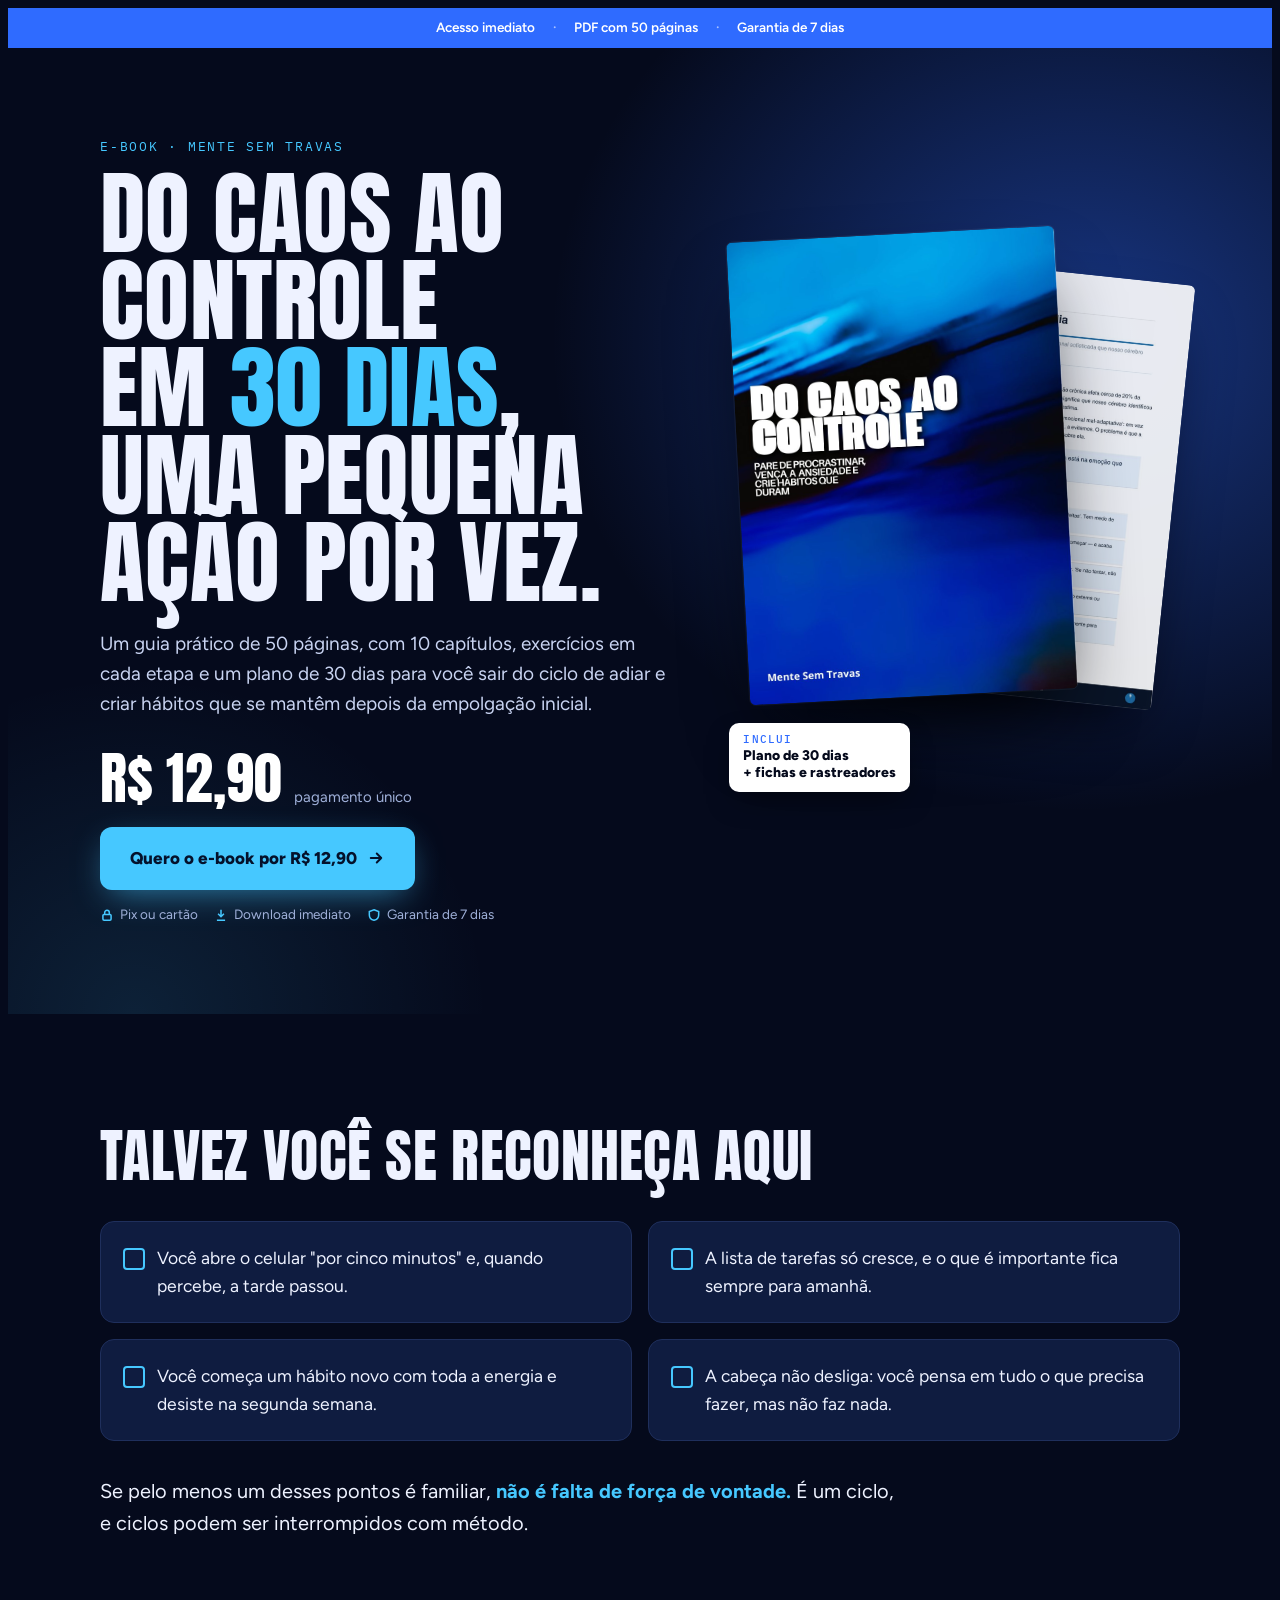
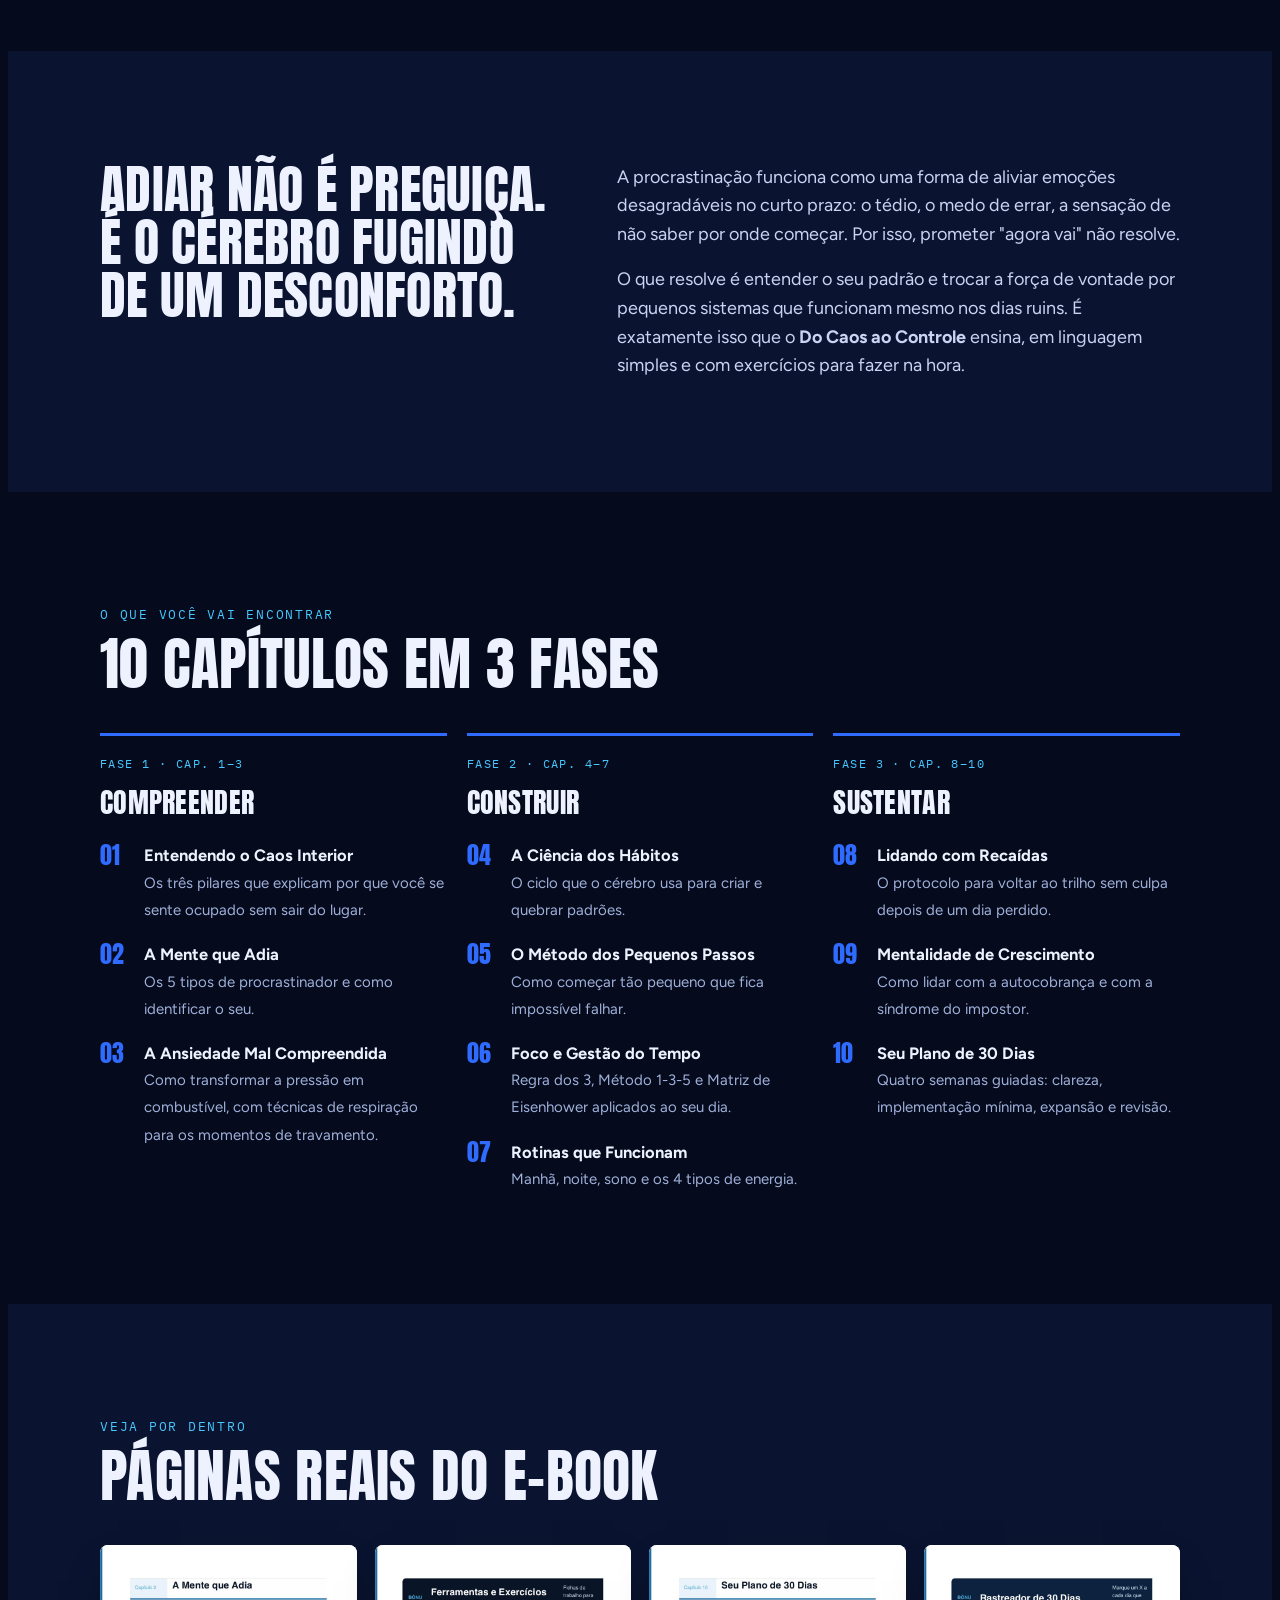
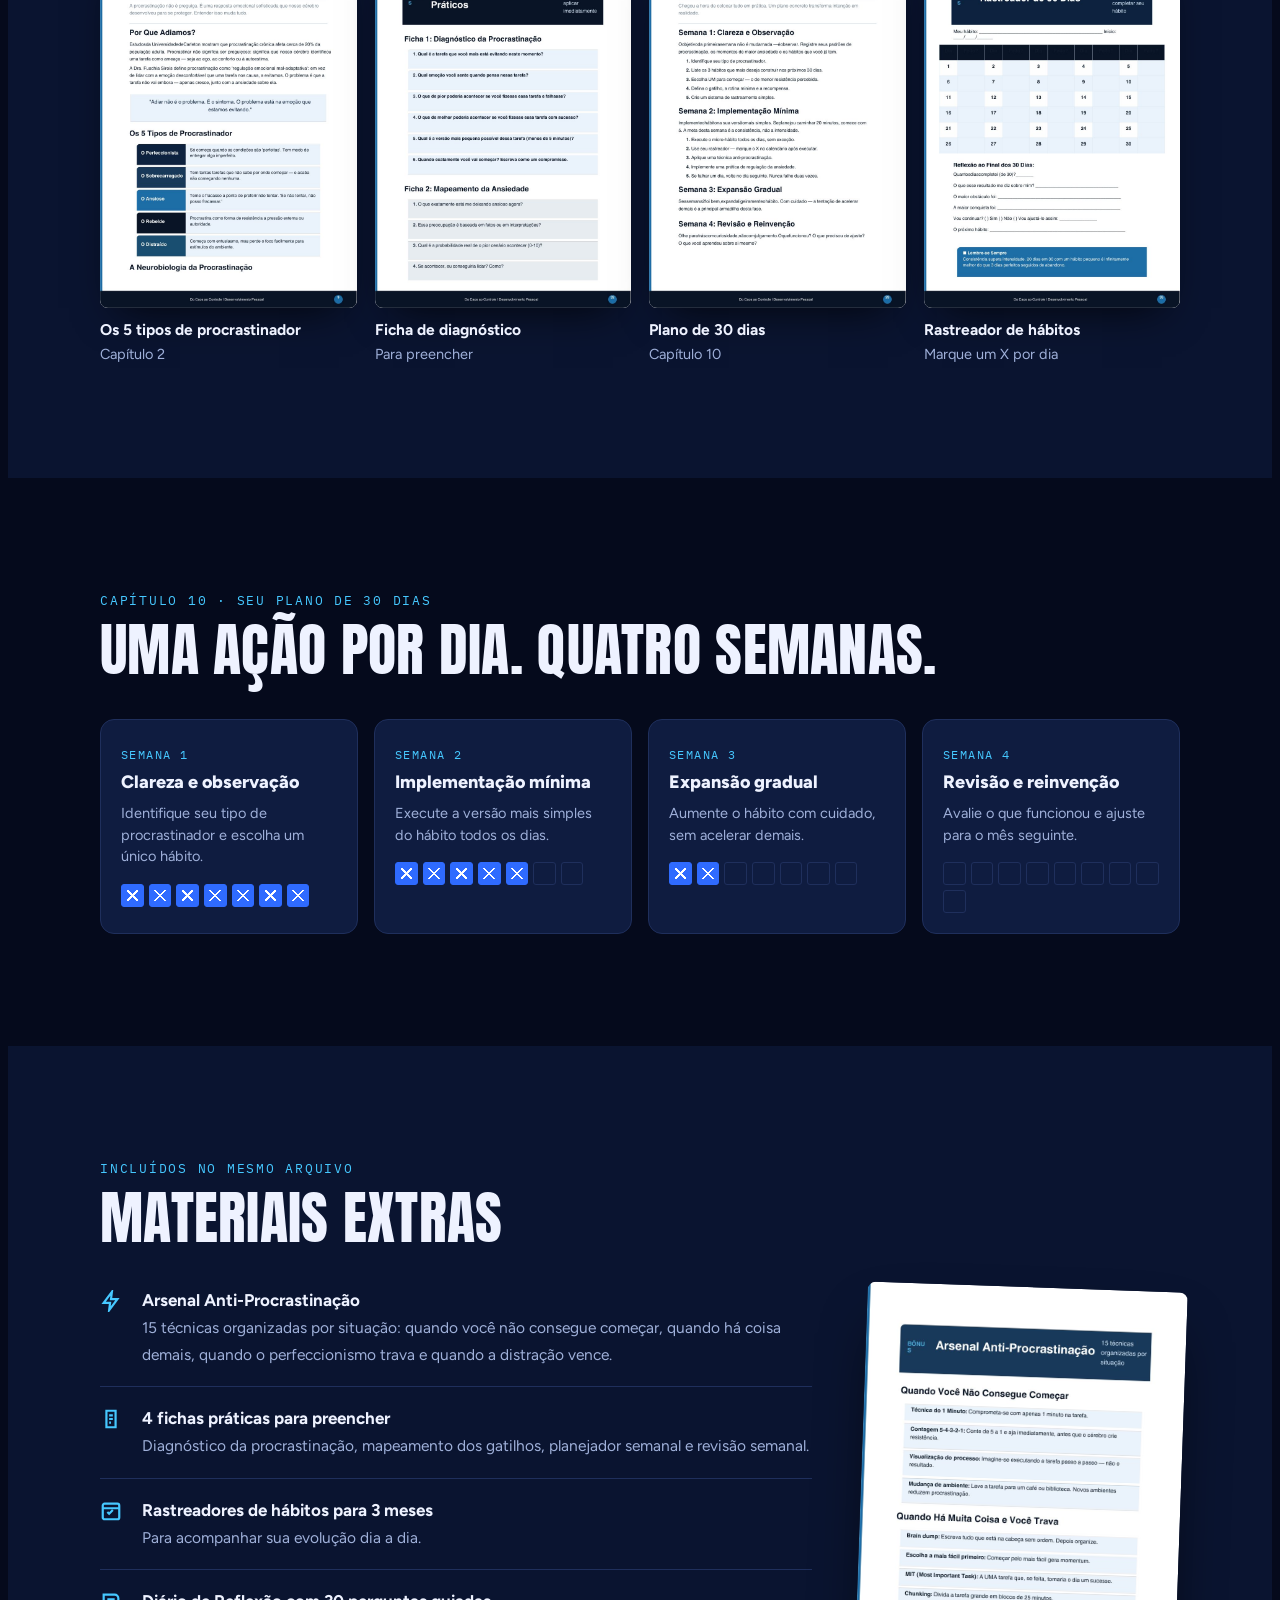
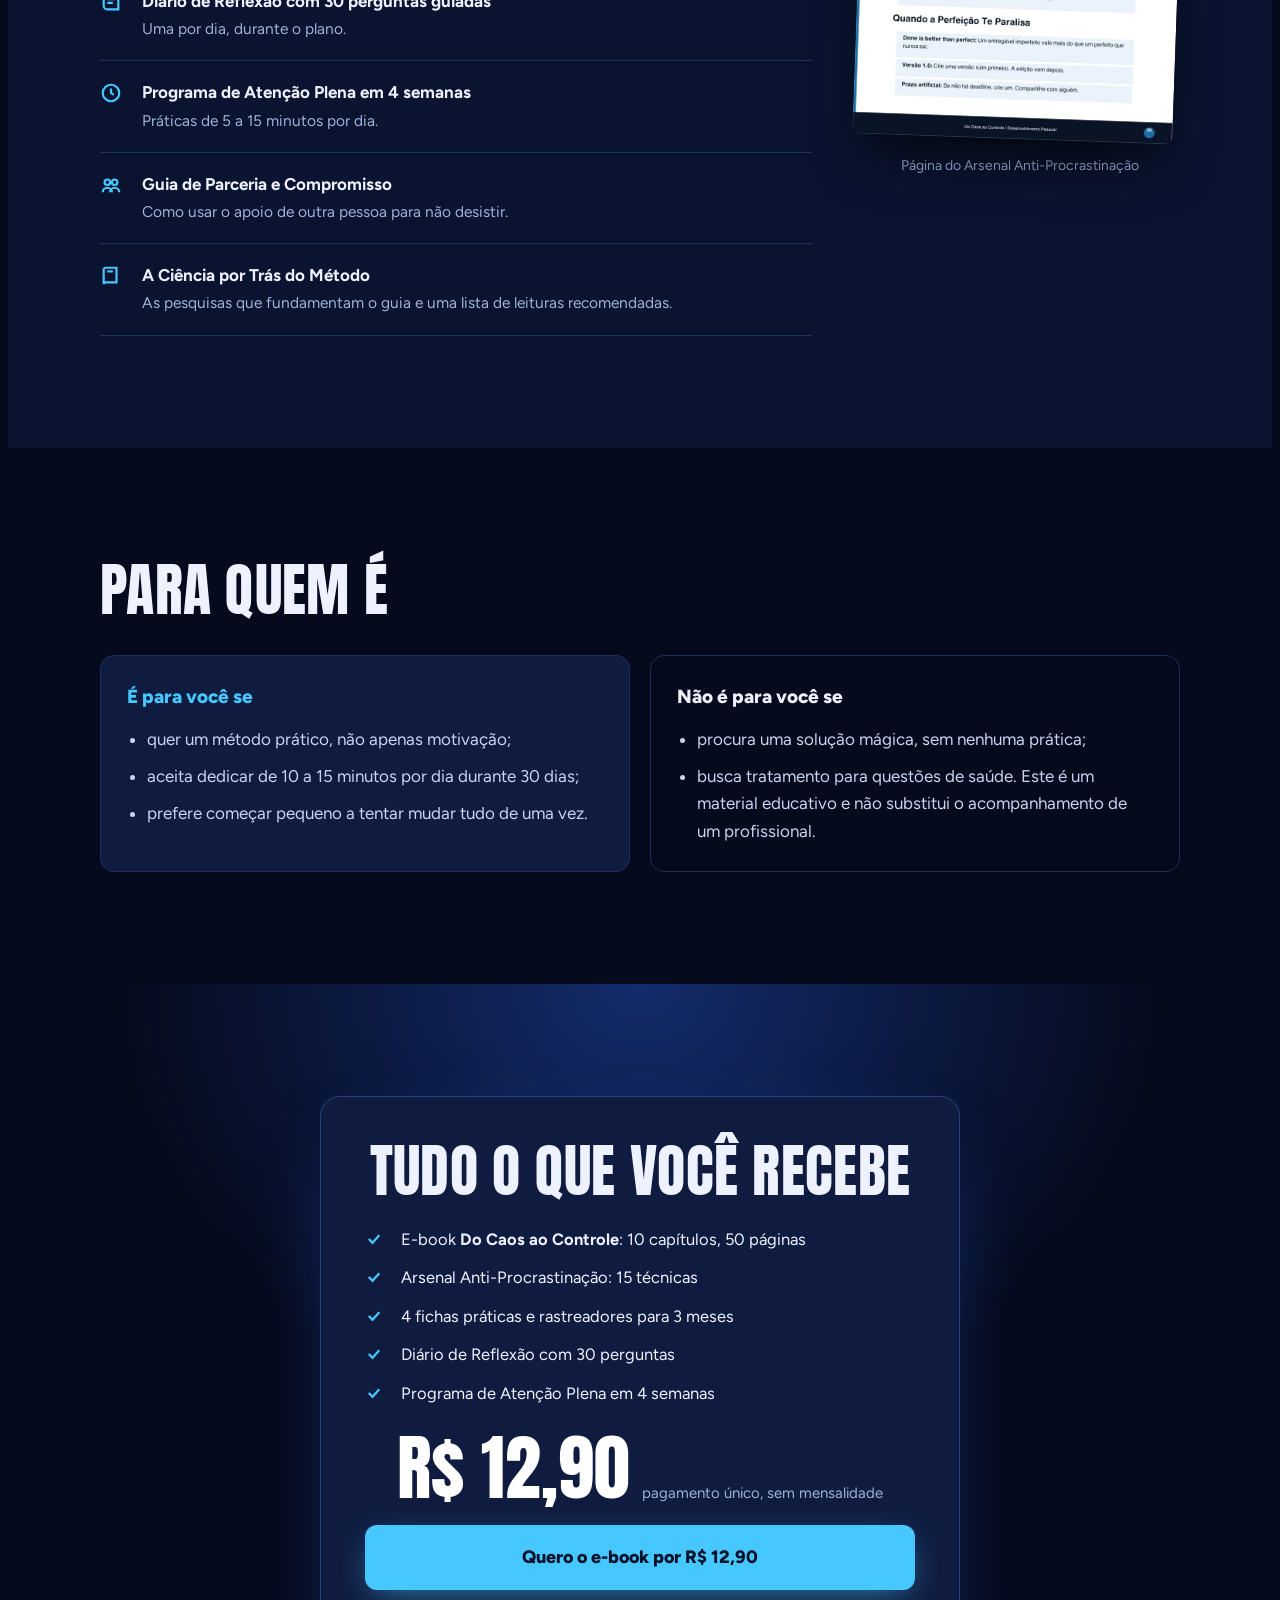
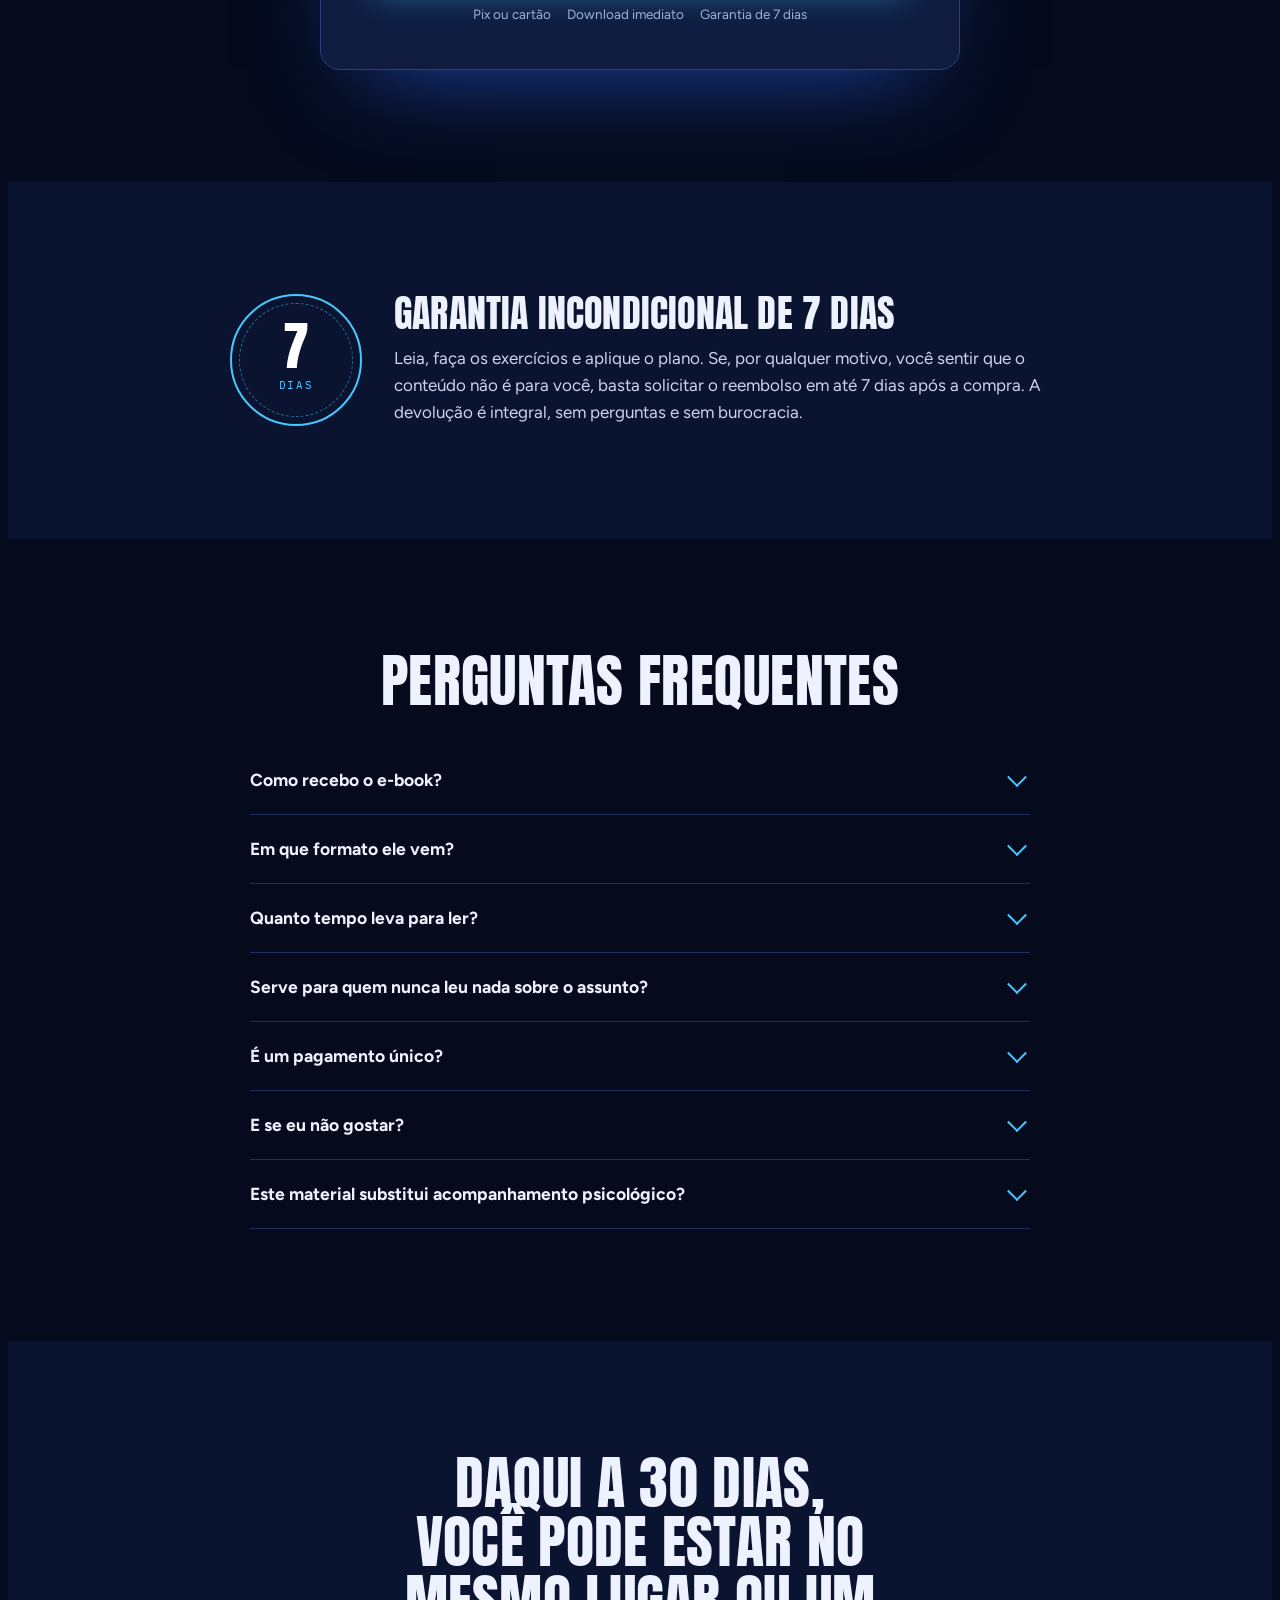
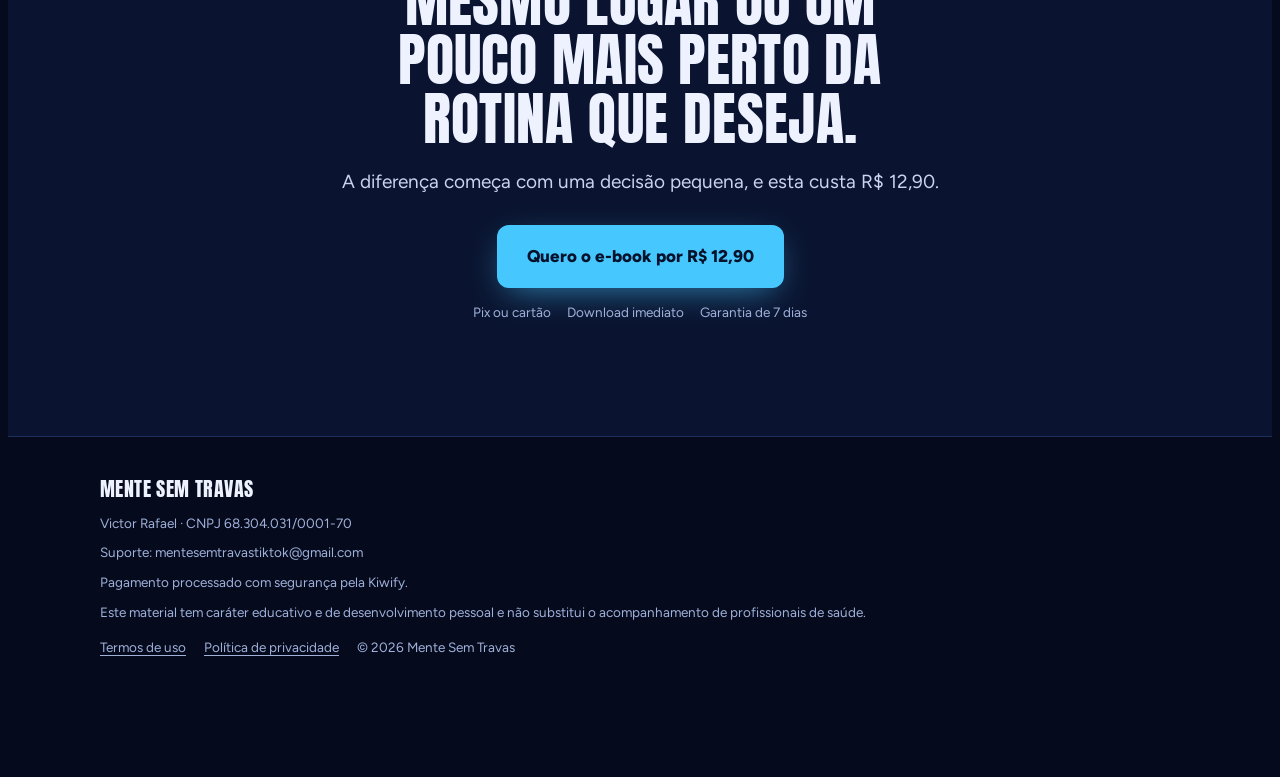
==== commit 8cc0ee50: "Nova página de vendas Do Caos ao Controle Substitui a página anterior pela nova versão com termos, p" ====
--- a/index.html
+++ b/index.html
@@ -2,7 +2,6 @@
 <html lang="pt-BR">
 <head>
 <meta charset="utf-8">
-<meta name="facebook-domain-verification" content="jffds6iwqttwp3iqfi6gyjpg9x7qv8" />
 <meta name="viewport" content="width=device-width, initial-scale=1, viewport-fit=cover">
 <meta property="og:title" content="Do Caos ao Controle">
 <meta property="og:description" content="Guia prático de 50 páginas com um plano de 30 dias para sair do ciclo de adiar.">
@@ -449,7 +448,7 @@
 const CHECKOUT_URL = "https://pay.kiwify.com.br/UzFYrza";
 document.querySelectorAll(".js-buy").forEach(a=>{
   if(CHECKOUT_URL){a.href=CHECKOUT_URL;}
-  /* O evento InitiateCheckout é registrado pela Kiwify ao abrir o checkout (evita contagem duplicada). */
+  a.addEventListener("click",()=>{ try{ if(window.fbq) fbq("track","InitiateCheckout",{value:12.90,currency:"BRL"}); }catch(e){} });
 });
 /* rastreador: dias marcados como exemplo de progresso */
 document.querySelectorAll(".days").forEach((d,w)=>{
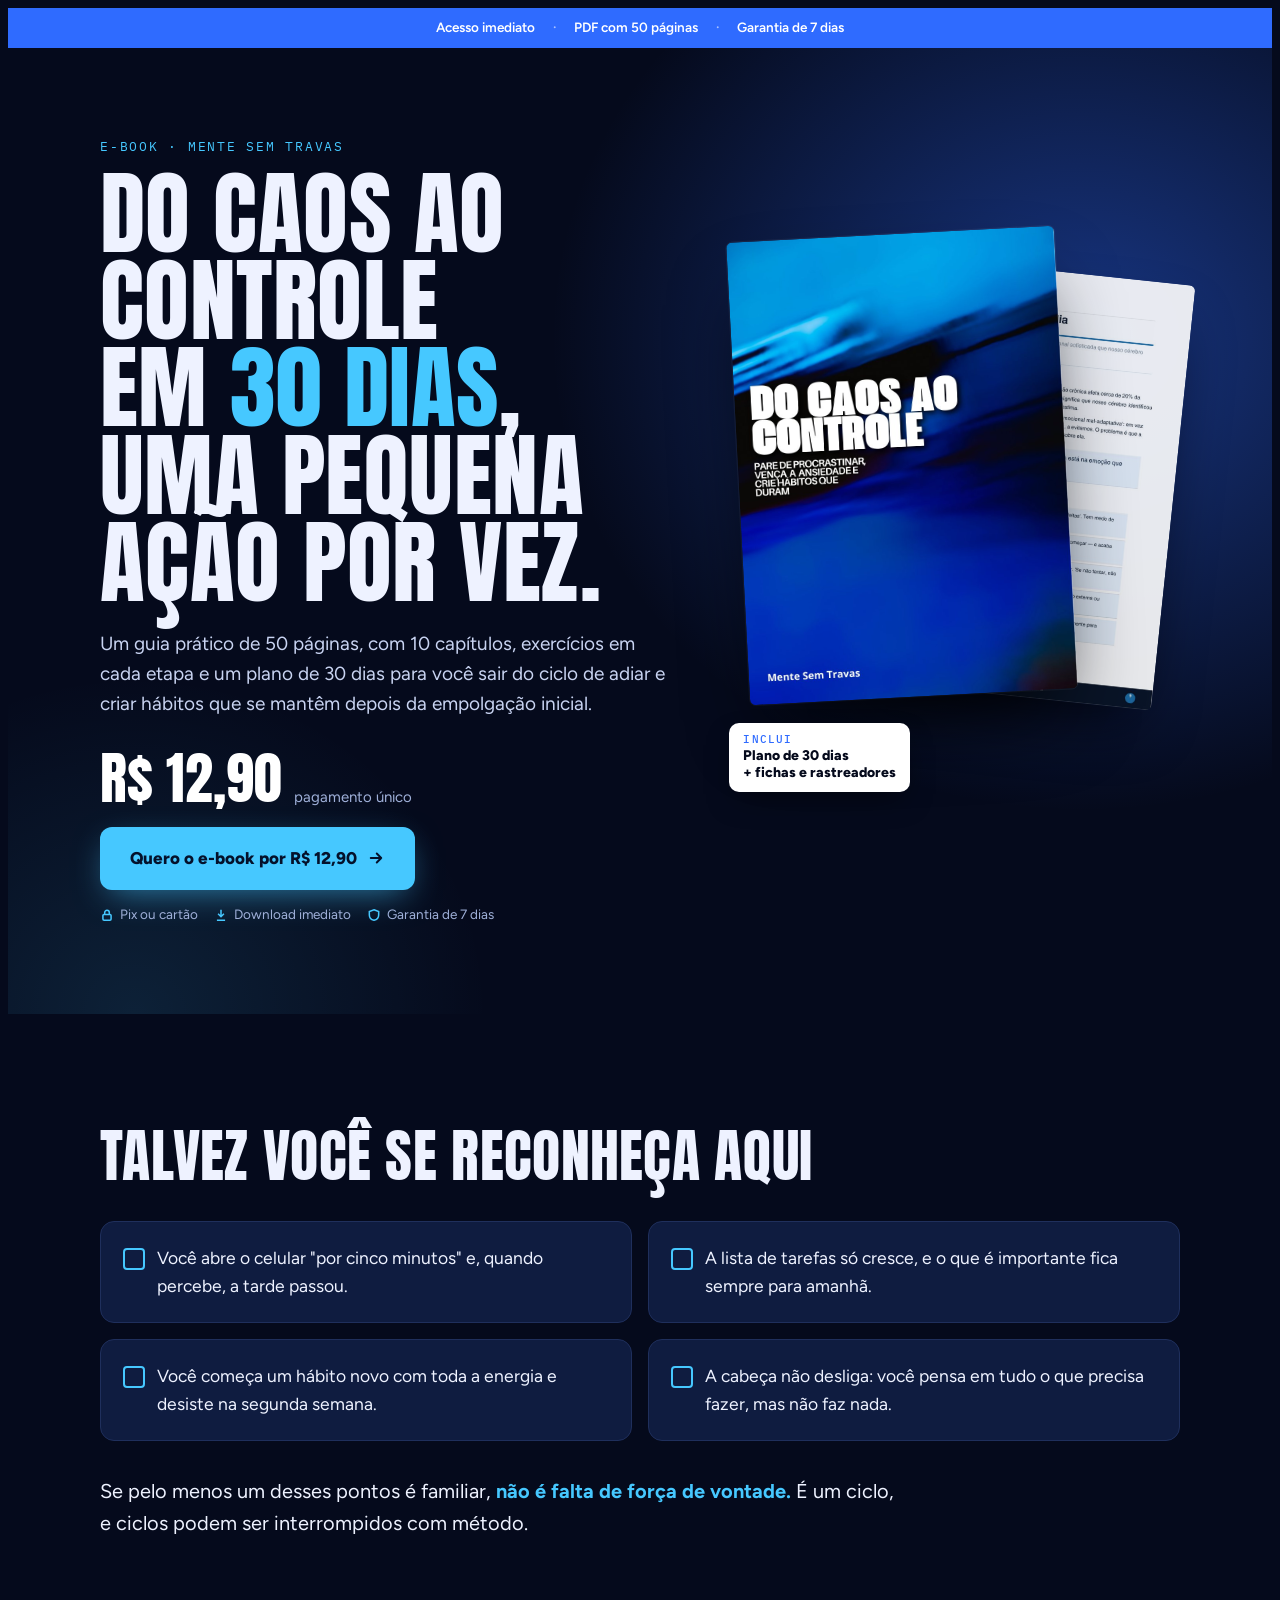
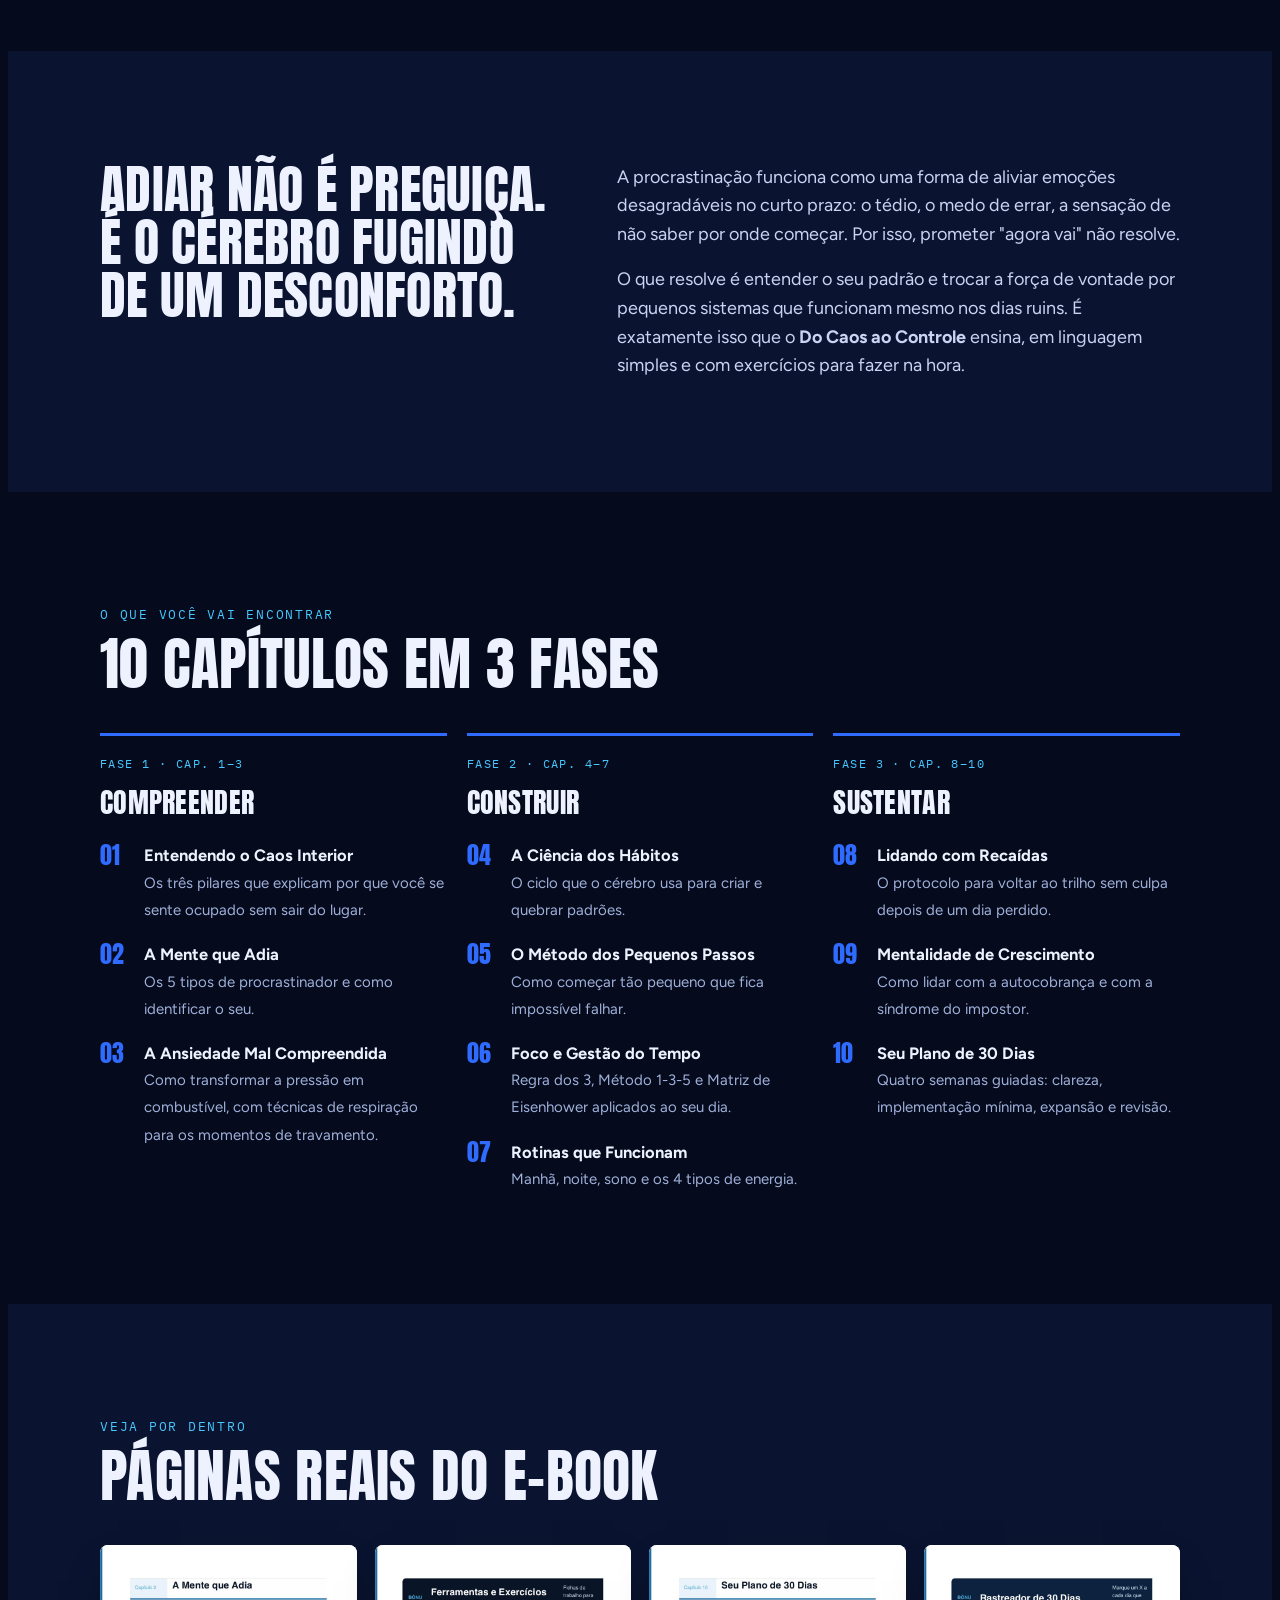
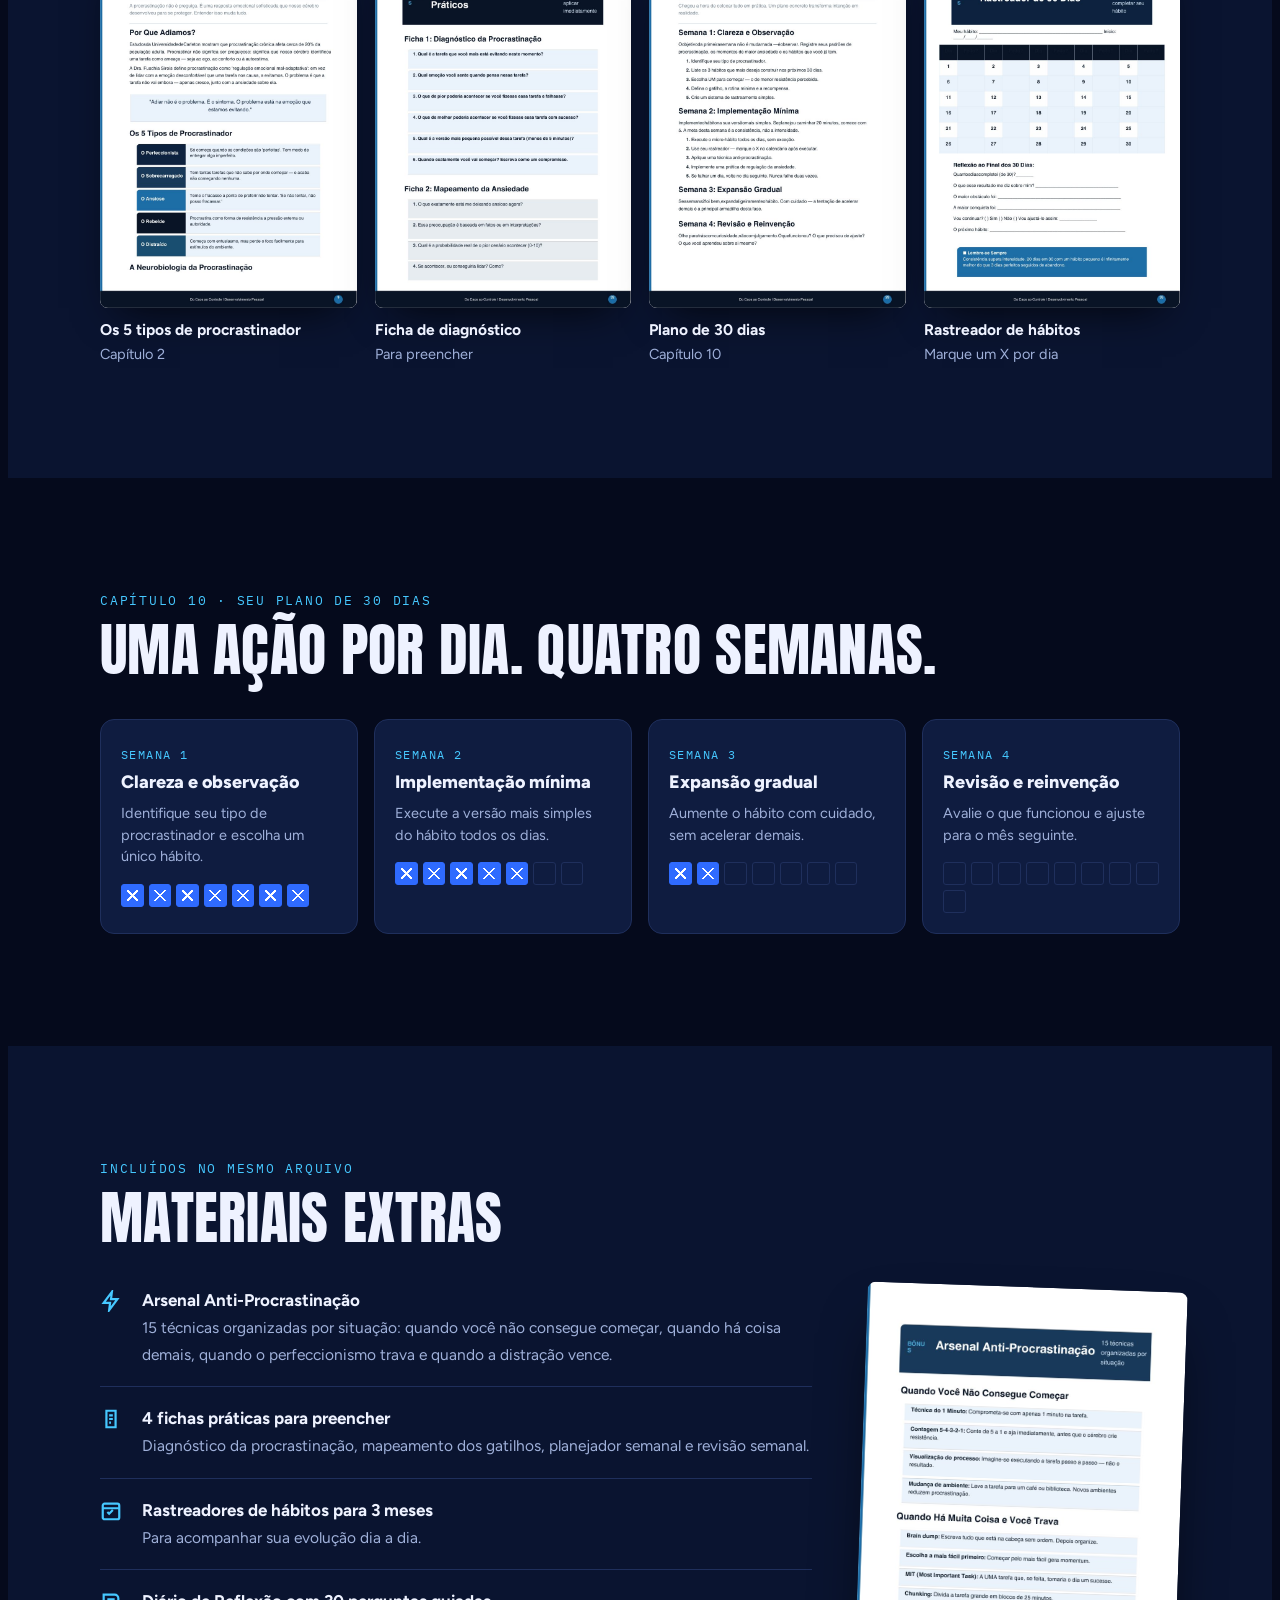
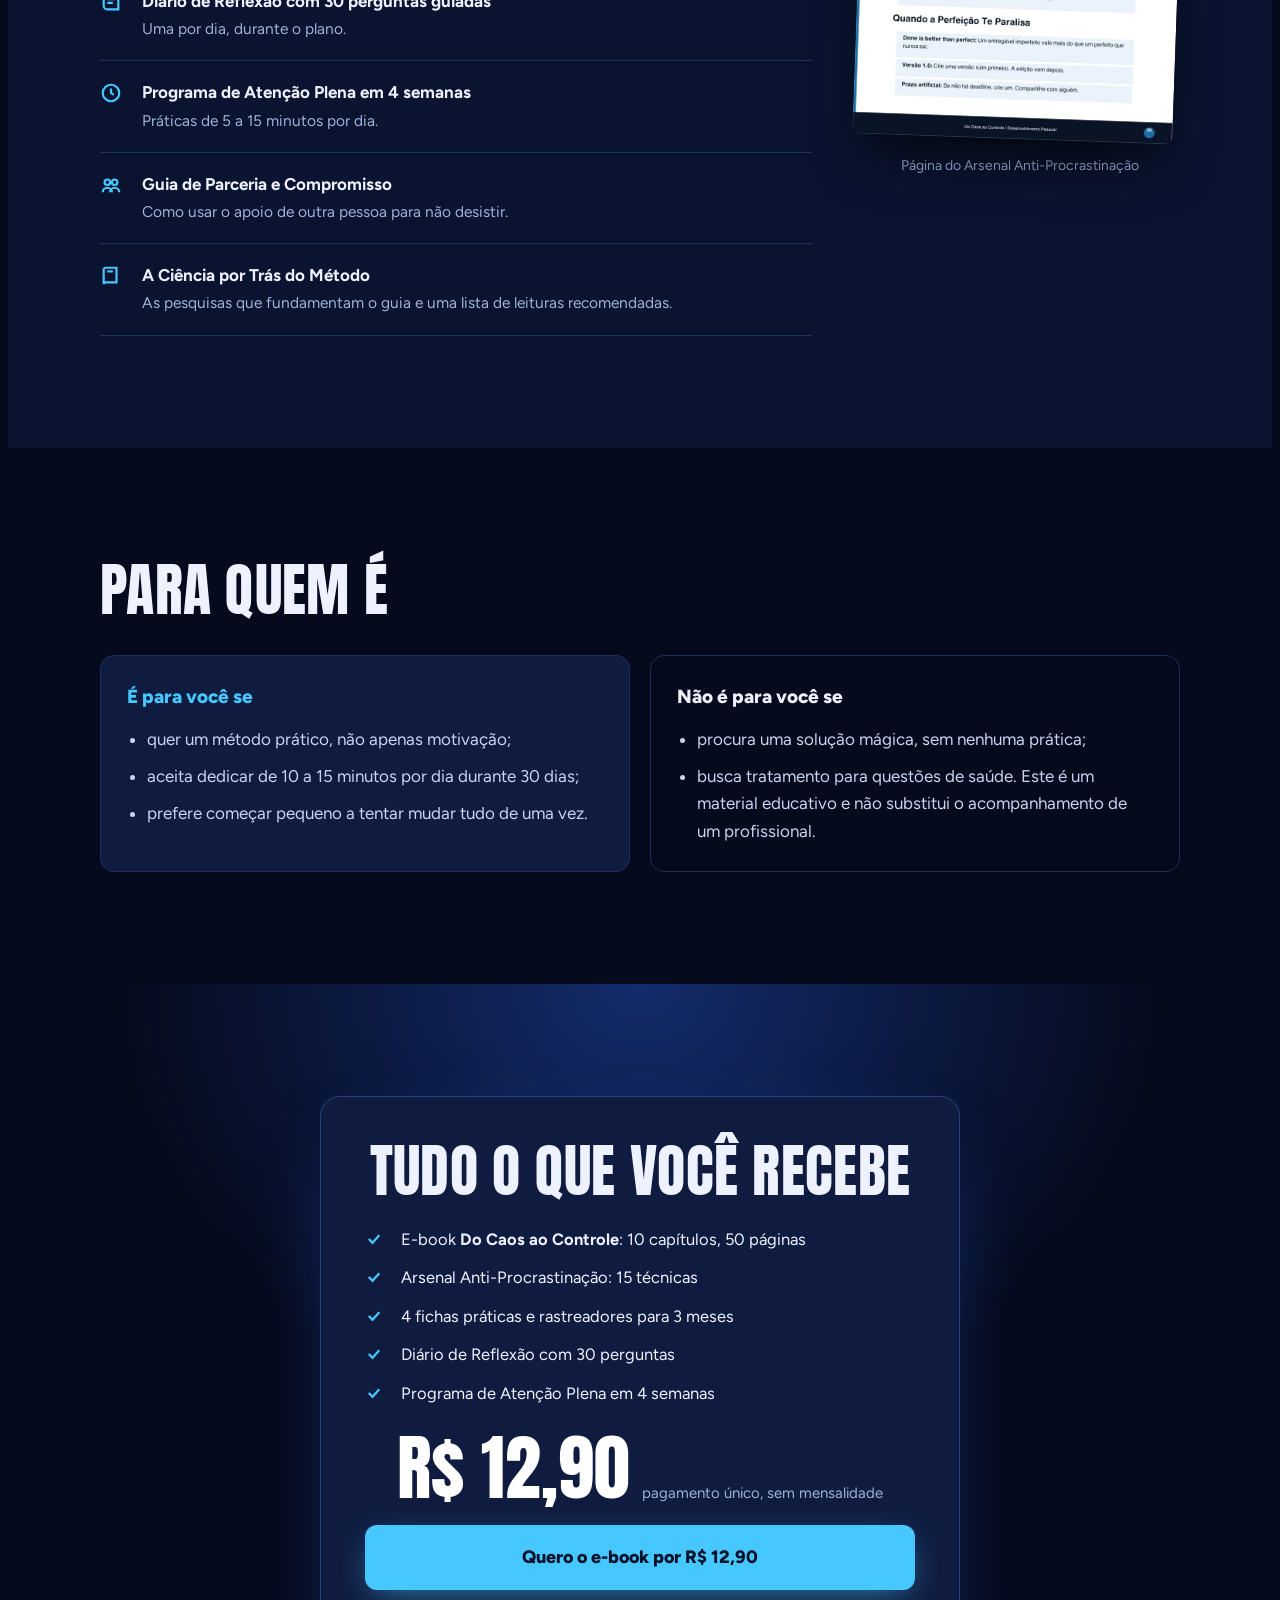
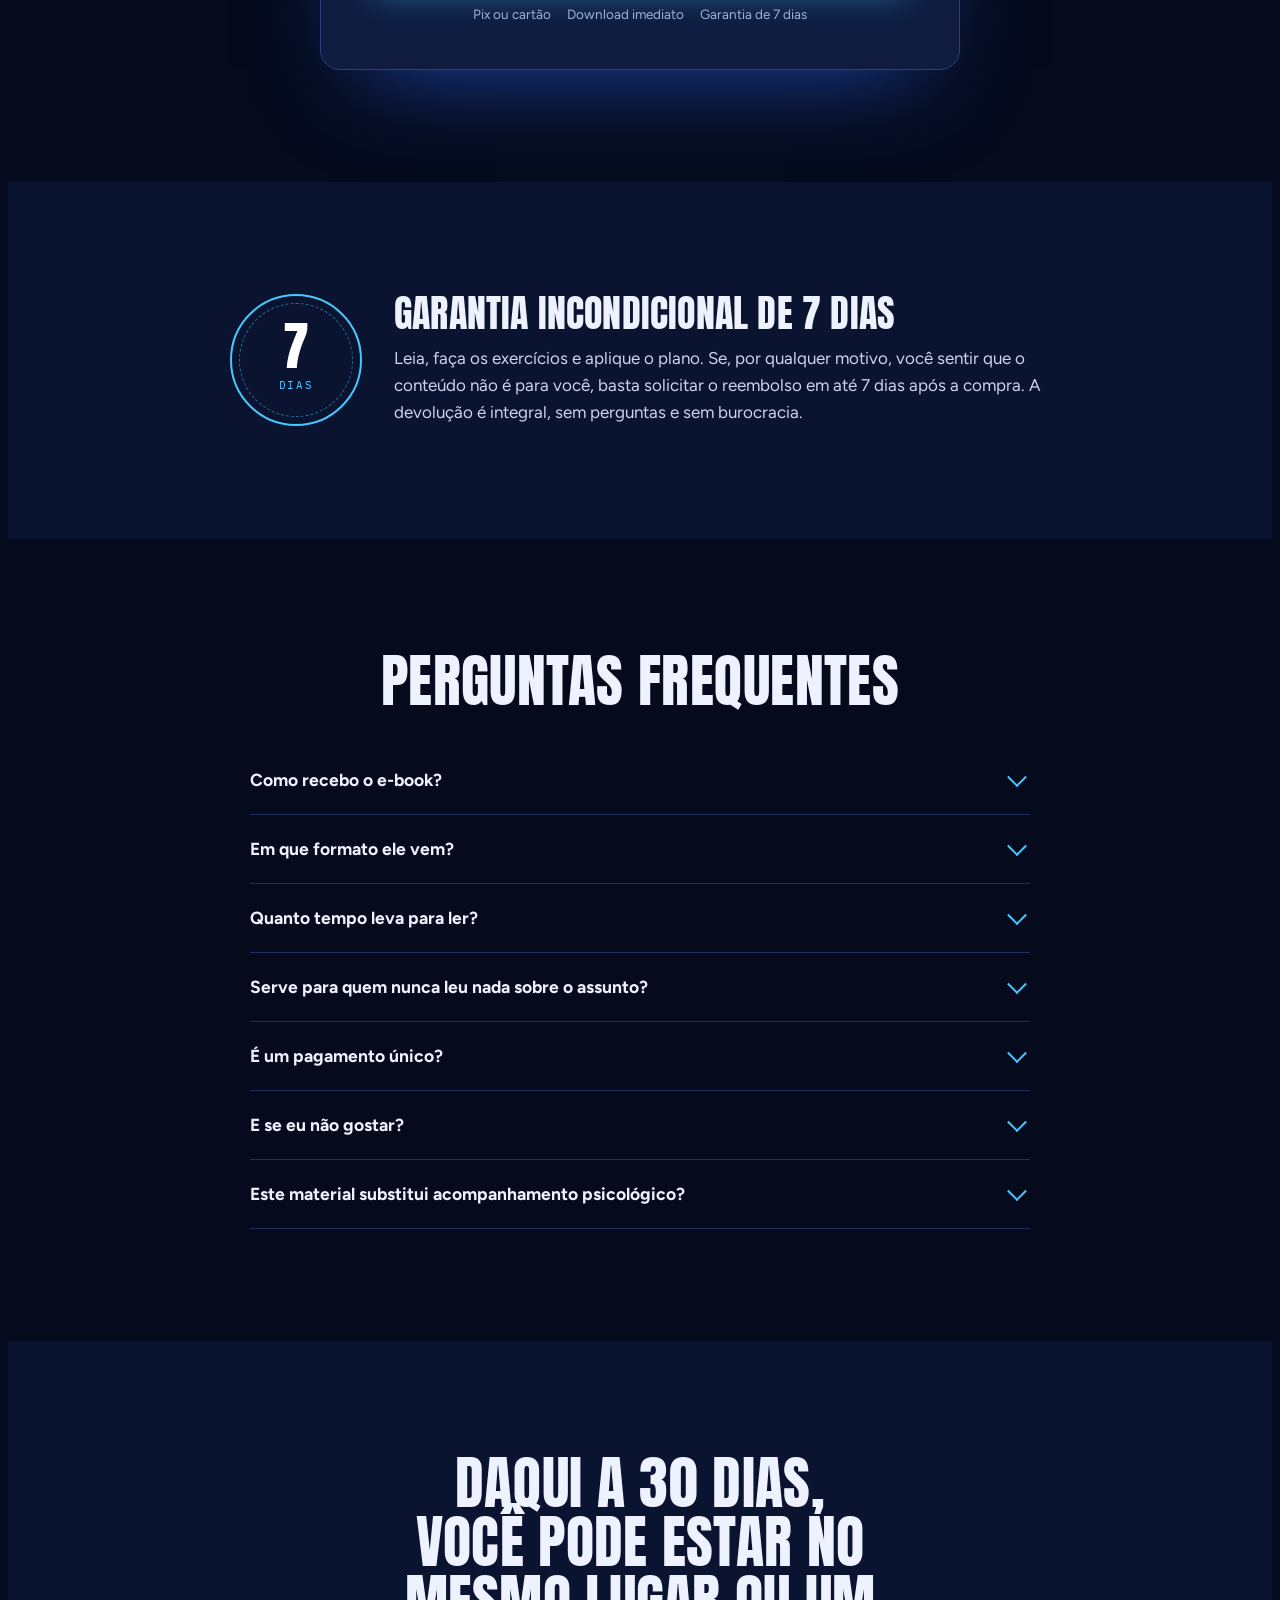
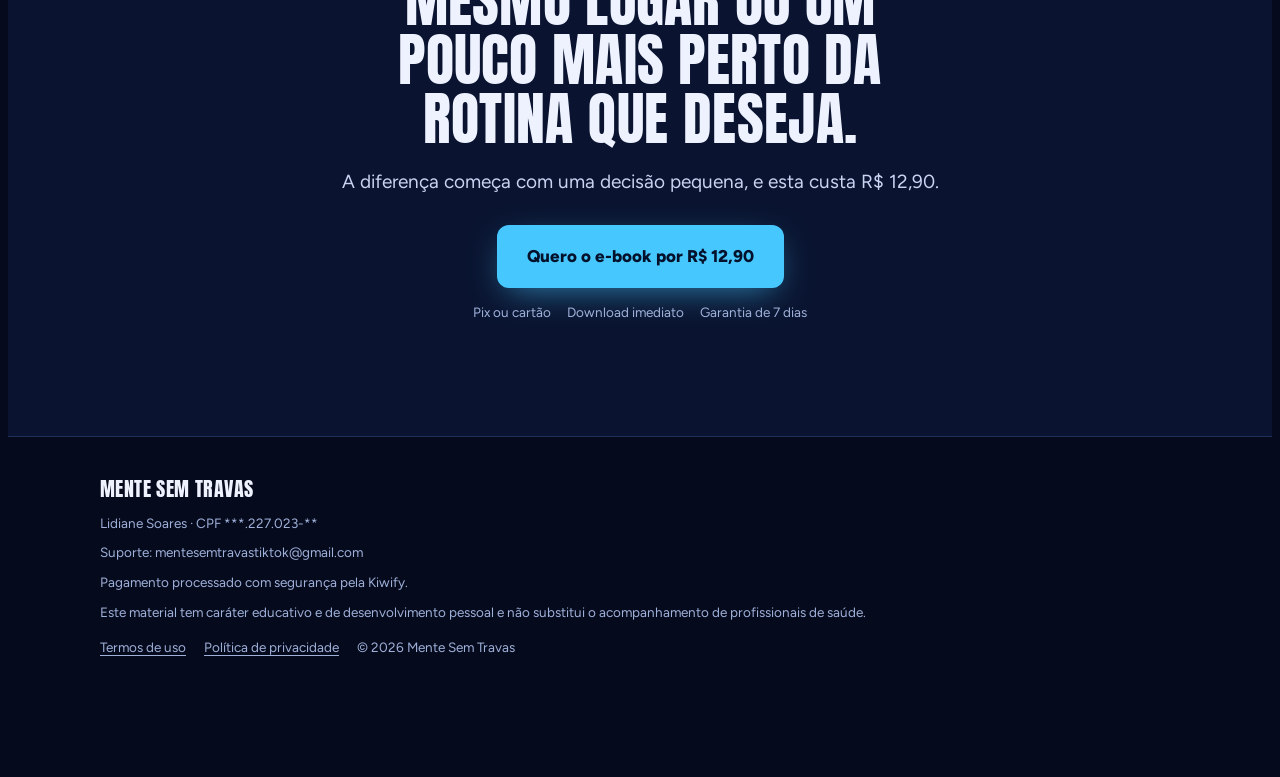
==== commit 9be05c50: "Atualiza identificação do fornecedor para Lidiane Soares Co-Authored-By: Claude Opus 5.5 <noreply@an" ====
--- a/index.html
+++ b/index.html
@@ -2,6 +2,7 @@
 <html lang="pt-BR">
 <head>
 <meta charset="utf-8">
+<meta name="facebook-domain-verification" content="jffds6iwqttwp3iqfi6gyjpg9x7qv8" />
 <meta name="viewport" content="width=device-width, initial-scale=1, viewport-fit=cover">
 <meta property="og:title" content="Do Caos ao Controle">
 <meta property="og:description" content="Guia prático de 50 páginas com um plano de 30 dias para sair do ciclo de adiar.">
@@ -430,7 +431,7 @@
 <footer>
   <div class="wrap">
     <span class="brand">Mente Sem Travas</span>
-    <span>Victor Rafael · CNPJ 68.304.031/0001-70</span>
+    <span>Lidiane Soares · CPF ***.227.023-**</span>
     <span>Suporte: mentesemtravastiktok@gmail.com</span>
     <span>Pagamento processado com segurança pela Kiwify.</span>
     <span>Este material tem caráter educativo e de desenvolvimento pessoal e não substitui o acompanhamento de profissionais de saúde.</span>
@@ -448,7 +449,7 @@
 const CHECKOUT_URL = "https://pay.kiwify.com.br/UzFYrza";
 document.querySelectorAll(".js-buy").forEach(a=>{
   if(CHECKOUT_URL){a.href=CHECKOUT_URL;}
-  a.addEventListener("click",()=>{ try{ if(window.fbq) fbq("track","InitiateCheckout",{value:12.90,currency:"BRL"}); }catch(e){} });
+  /* O evento InitiateCheckout é registrado pela Kiwify ao abrir o checkout (evita contagem duplicada). */
 });
 /* rastreador: dias marcados como exemplo de progresso */
 document.querySelectorAll(".days").forEach((d,w)=>{
